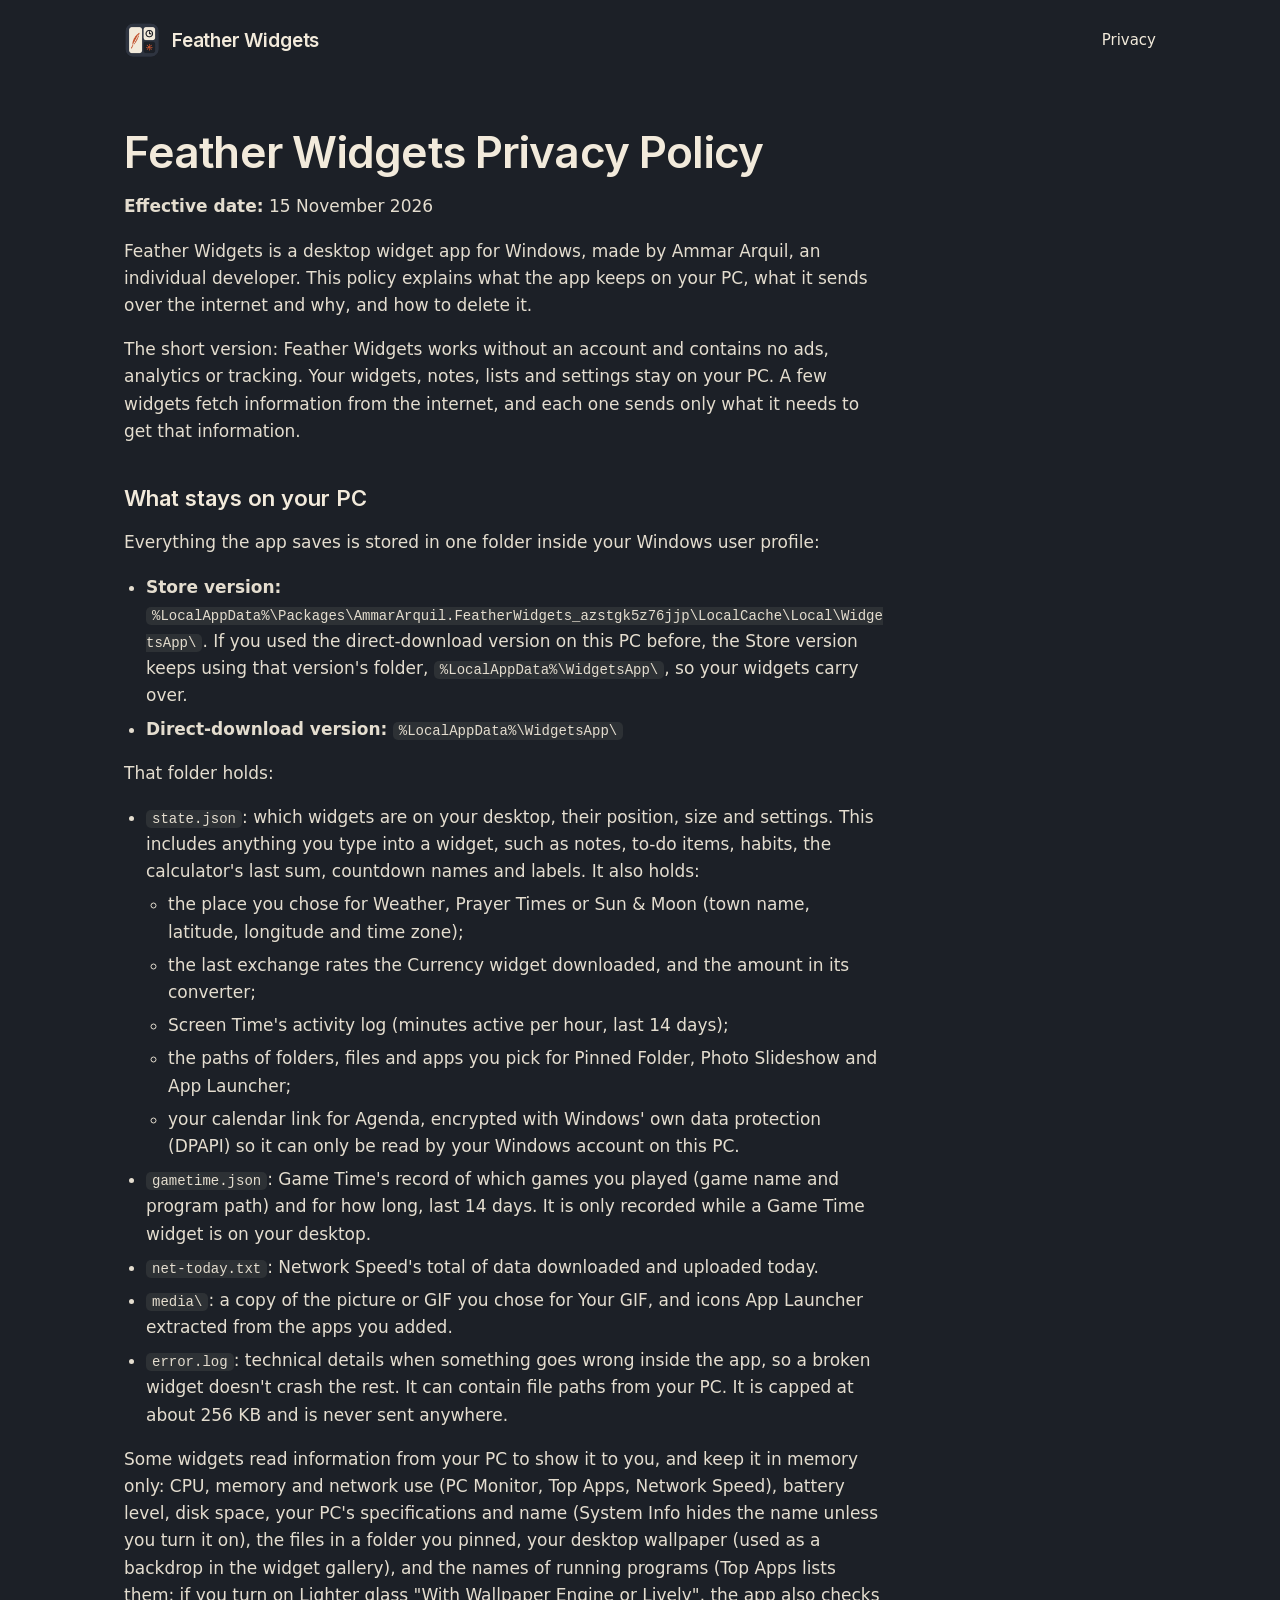
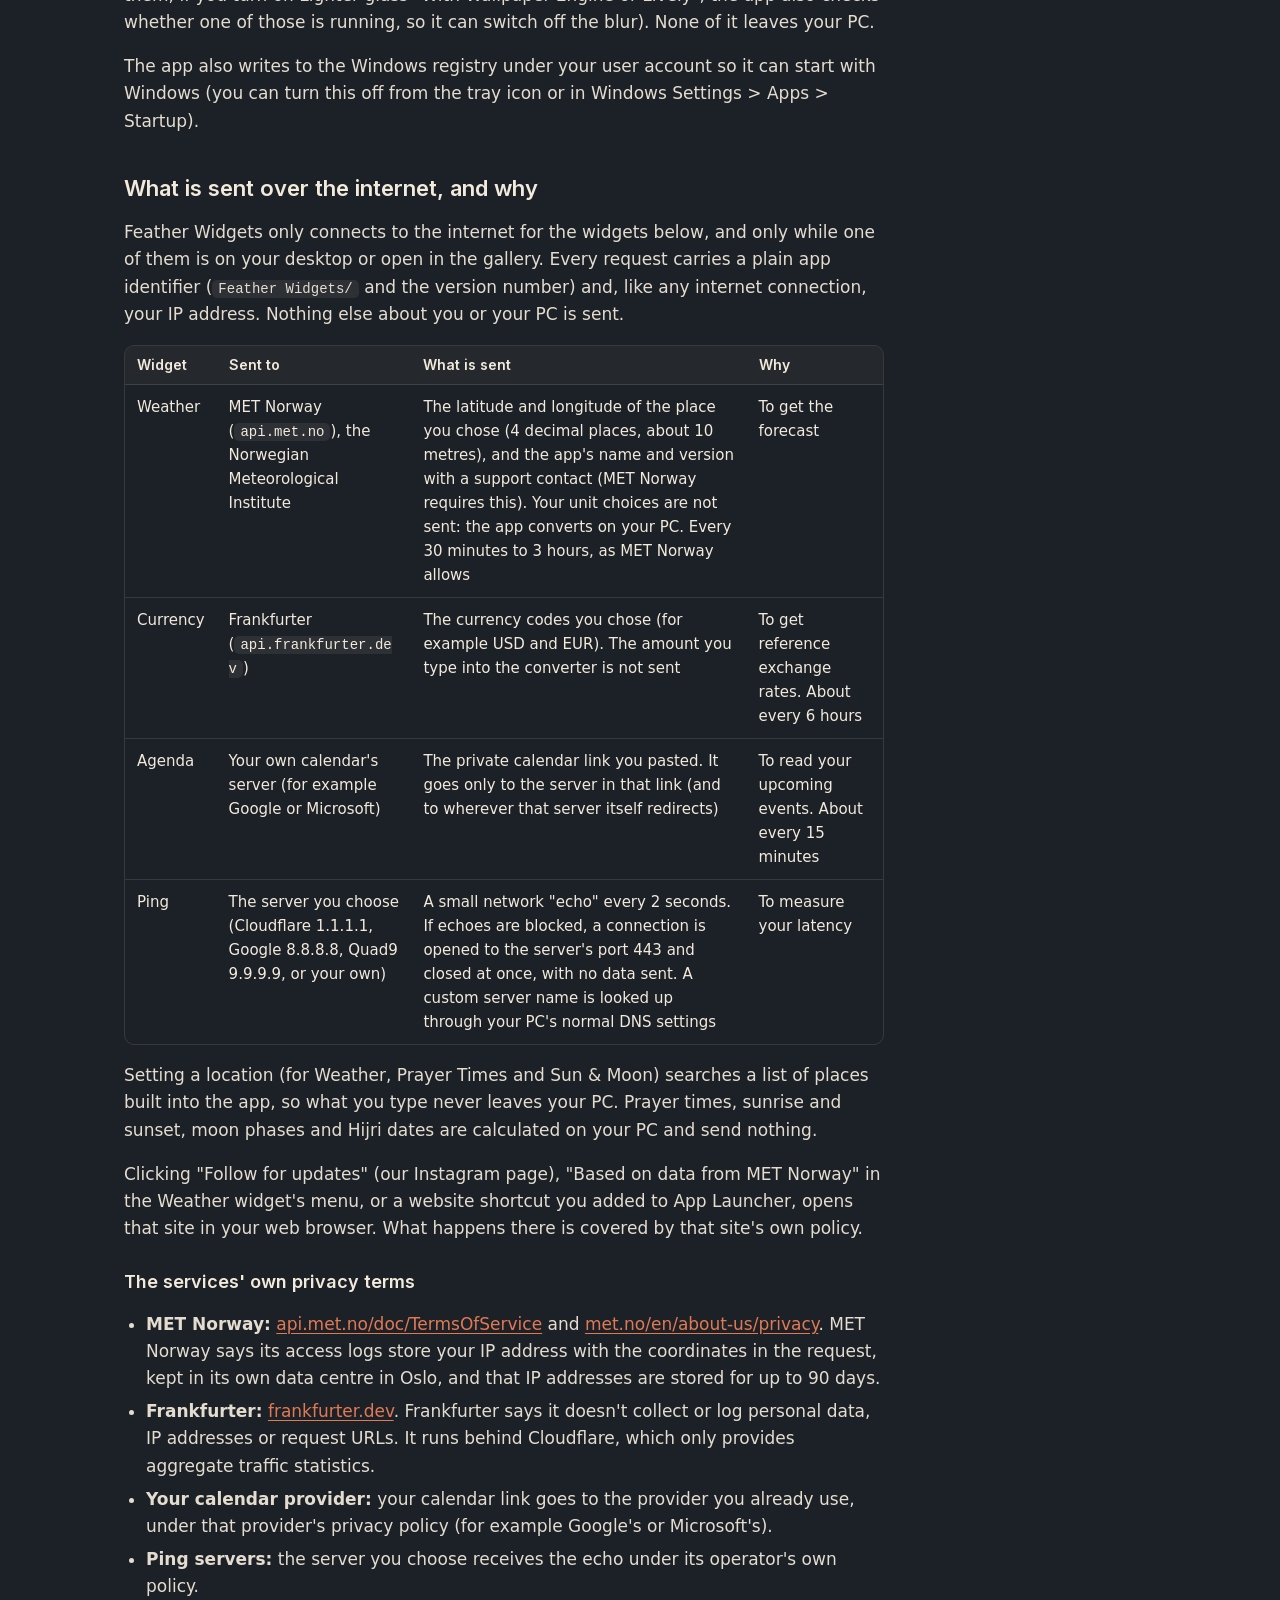
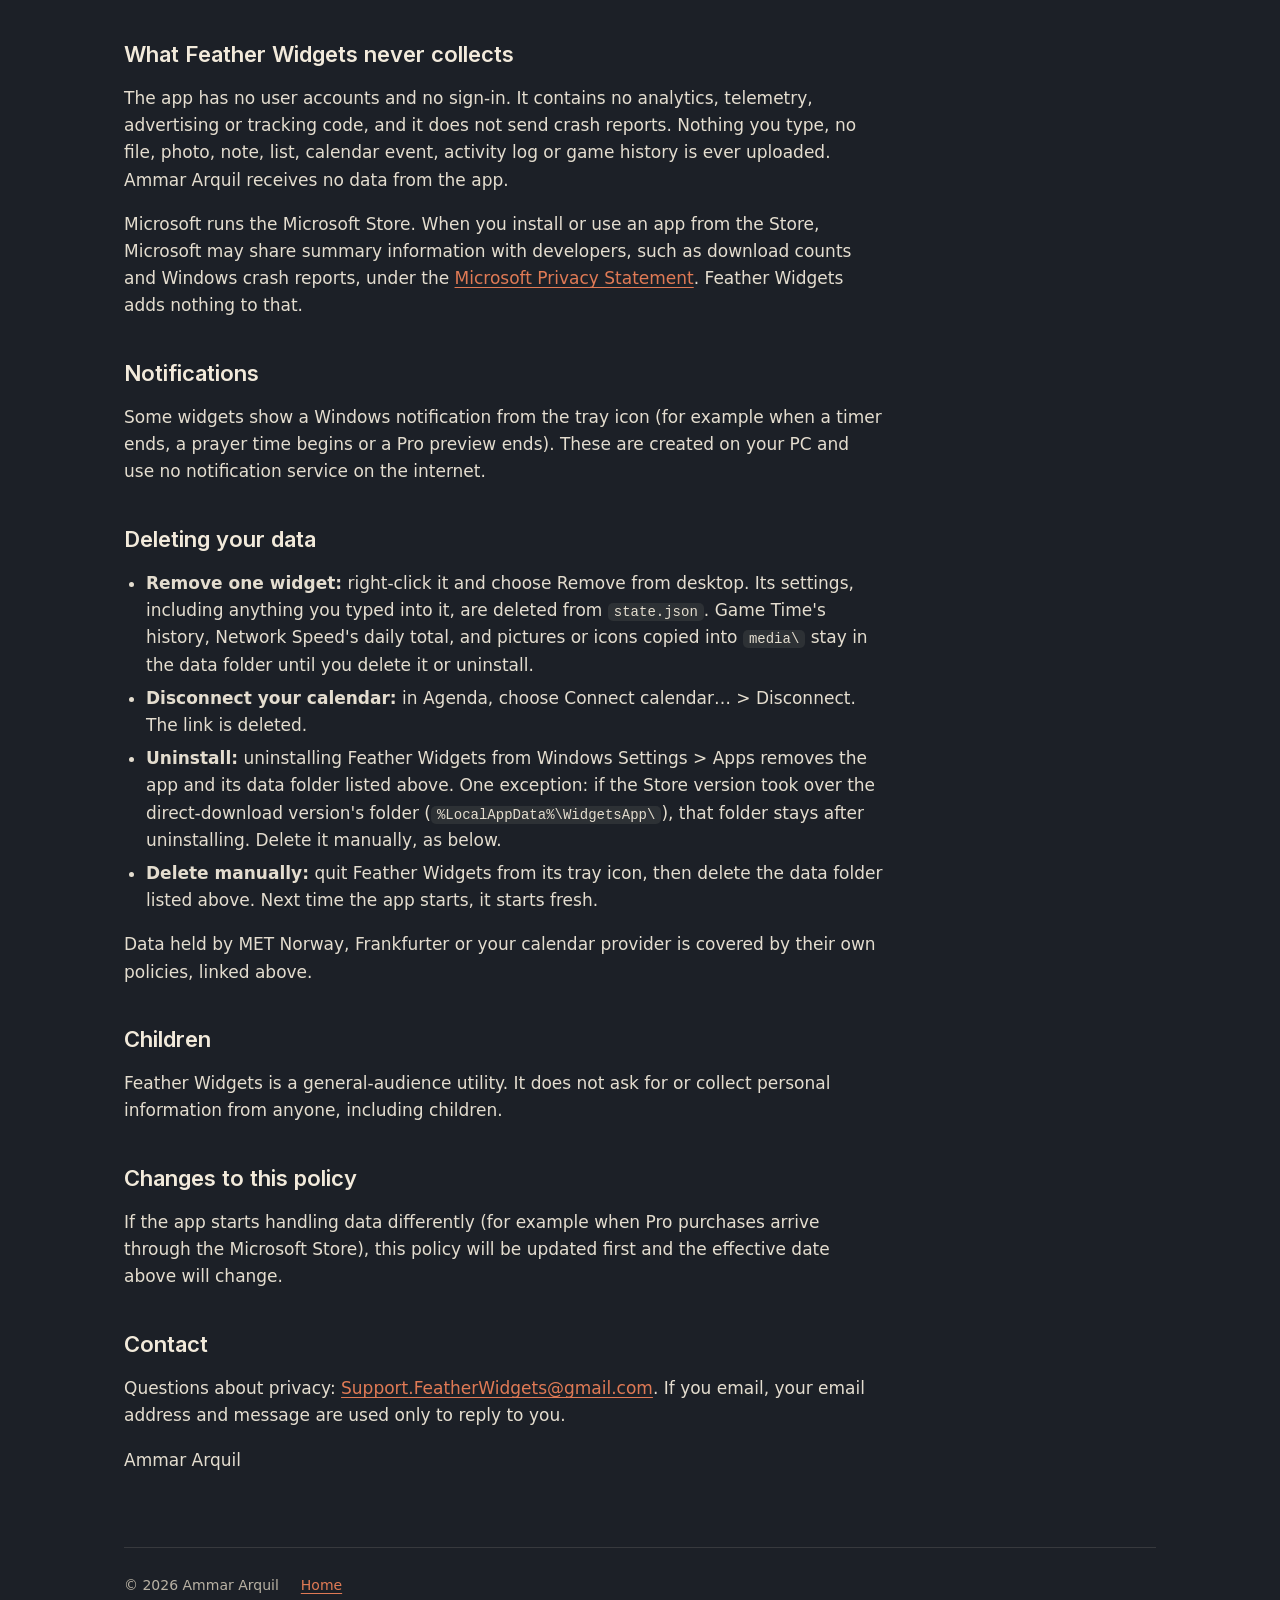
==== privacy/index.html @ 7f065d88 "Privacy policy: Store version can reuse the direct-download data folder, which stays after uninstall" ====
<!doctype html>
<html lang="en">
<head>
<meta charset="utf-8">
<meta name="viewport" content="width=device-width, initial-scale=1">
<title>Privacy policy · Feather Widgets</title>
<meta name="description" content="What Feather Widgets keeps on your PC, what it sends over the internet and why.">
<link rel="icon" href="../assets/favicon-48.png">
<link rel="stylesheet" href="../assets/site.css">
</head>
<body>
<div class="wrap">
  <header class="top">
    <img src="../assets/icon-256.png" alt="">
    <a class="name" href="../">Feather Widgets</a>
    <nav><a href="./" aria-current="page">Privacy</a></nav>
  </header>
  <main class="doc">
<h1>Feather Widgets Privacy Policy</h1>
<p><strong>Effective date:</strong> 15 November 2026</p>
<p>Feather Widgets is a desktop widget app for Windows, made by Ammar Arquil, an individual developer. This policy explains what the app keeps on your PC, what it sends over the internet and why, and how to delete it.</p>
<p>The short version: Feather Widgets works without an account and contains no ads, analytics or tracking. Your widgets, notes, lists and settings stay on your PC. A few widgets fetch information from the internet, and each one sends only what it needs to get that information.</p>
<h2>What stays on your PC</h2>
<p>Everything the app saves is stored in one folder inside your Windows user profile:</p>
<ul><li><strong>Store version:</strong> <code>%LocalAppData%\Packages\AmmarArquil.FeatherWidgets_azstgk5z76jjp\LocalCache\Local\WidgetsApp\</code>. If you used the direct-download version on this PC before, the Store version keeps using that version's folder, <code>%LocalAppData%\WidgetsApp\</code>, so your widgets carry over.</li><li><strong>Direct-download version:</strong> <code>%LocalAppData%\WidgetsApp\</code></li></ul>
<p>That folder holds:</p>
<ul><li><strong><code>state.json</code></strong>: which widgets are on your desktop, their position, size and settings. This includes anything you type into a widget, such as notes, to-do items, habits, the calculator's last sum, countdown names and labels. It also holds:<ul><li>the place you chose for Weather, Prayer Times or Sun &amp; Moon (town name, latitude, longitude and time zone);</li><li>the last exchange rates the Currency widget downloaded, and the amount in its converter;</li><li>Screen Time's activity log (minutes active per hour, last 14 days);</li><li>the paths of folders, files and apps you pick for Pinned Folder, Photo Slideshow and App Launcher;</li><li>your calendar link for Agenda, encrypted with Windows' own data protection (DPAPI) so it can only be read by your Windows account on this PC.</li></ul></li><li><strong><code>gametime.json</code></strong>: Game Time's record of which games you played (game name and program path) and for how long, last 14 days. It is only recorded while a Game Time widget is on your desktop.</li><li><strong><code>net-today.txt</code></strong>: Network Speed's total of data downloaded and uploaded today.</li><li><strong><code>media\</code></strong>: a copy of the picture or GIF you chose for Your GIF, and icons App Launcher extracted from the apps you added.</li><li><strong><code>error.log</code></strong>: technical details when something goes wrong inside the app, so a broken widget doesn't crash the rest. It can contain file paths from your PC. It is capped at about 256 KB and is never sent anywhere.</li></ul>
<p>Some widgets read information from your PC to show it to you, and keep it in memory only: CPU, memory and network use (PC Monitor, Top Apps, Network Speed), battery level, disk space, your PC's specifications and name (System Info hides the name unless you turn it on), the files in a folder you pinned, your desktop wallpaper (used as a backdrop in the widget gallery), and the names of running programs (Top Apps lists them; if you turn on Lighter glass "With Wallpaper Engine or Lively", the app also checks whether one of those is running, so it can switch off the blur). None of it leaves your PC.</p>
<p>The app also writes to the Windows registry under your user account so it can start with Windows (you can turn this off from the tray icon or in Windows Settings &gt; Apps &gt; Startup).</p>
<h2>What is sent over the internet, and why</h2>
<p>Feather Widgets only connects to the internet for the widgets below, and only while one of them is on your desktop or open in the gallery. Every request carries a plain app identifier (<code>Feather Widgets/</code> and the version number) and, like any internet connection, your IP address. Nothing else about you or your PC is sent.</p>
<div class="table"><table><thead><tr><th>Widget</th><th>Sent to</th><th>What is sent</th><th>Why</th></tr></thead><tbody><tr><td>Weather</td><td>MET Norway (<code>api.met.no</code>), the Norwegian Meteorological Institute</td><td>The latitude and longitude of the place you chose (4 decimal places, about 10 metres), and the app's name and version with a support contact (MET Norway requires this). Your unit choices are not sent: the app converts on your PC. Every 30 minutes to 3 hours, as MET Norway allows</td><td>To get the forecast</td></tr><tr><td>Currency</td><td>Frankfurter (<code>api.frankfurter.dev</code>)</td><td>The currency codes you chose (for example USD and EUR). The amount you type into the converter is not sent</td><td>To get reference exchange rates. About every 6 hours</td></tr><tr><td>Agenda</td><td>Your own calendar's server (for example Google or Microsoft)</td><td>The private calendar link you pasted. It goes only to the server in that link (and to wherever that server itself redirects)</td><td>To read your upcoming events. About every 15 minutes</td></tr><tr><td>Ping</td><td>The server you choose (Cloudflare 1.1.1.1, Google 8.8.8.8, Quad9 9.9.9.9, or your own)</td><td>A small network "echo" every 2 seconds. If echoes are blocked, a connection is opened to the server's port 443 and closed at once, with no data sent. A custom server name is looked up through your PC's normal DNS settings</td><td>To measure your latency</td></tr></tbody></table></div>
<p>Setting a location (for Weather, Prayer Times and Sun &amp; Moon) searches a list of places built into the app, so what you type never leaves your PC. Prayer times, sunrise and sunset, moon phases and Hijri dates are calculated on your PC and send nothing.</p>
<p>Clicking "Follow for updates" (our Instagram page), "Based on data from MET Norway" in the Weather widget's menu, or a website shortcut you added to App Launcher, opens that site in your web browser. What happens there is covered by that site's own policy.</p>
<h3>The services' own privacy terms</h3>
<ul><li><strong>MET Norway:</strong> <a href="https://api.met.no/doc/TermsOfService">api.met.no/doc/TermsOfService</a> and <a href="https://www.met.no/en/about-us/privacy">met.no/en/about-us/privacy</a>. MET Norway says its access logs store your IP address with the coordinates in the request, kept in its own data centre in Oslo, and that IP addresses are stored for up to 90 days.</li><li><strong>Frankfurter:</strong> <a href="https://frankfurter.dev">frankfurter.dev</a>. Frankfurter says it doesn't collect or log personal data, IP addresses or request URLs. It runs behind Cloudflare, which only provides aggregate traffic statistics.</li><li><strong>Your calendar provider:</strong> your calendar link goes to the provider you already use, under that provider's privacy policy (for example Google's or Microsoft's).</li><li><strong>Ping servers:</strong> the server you choose receives the echo under its operator's own policy.</li></ul>
<h2>What Feather Widgets never collects</h2>
<p>The app has no user accounts and no sign-in. It contains no analytics, telemetry, advertising or tracking code, and it does not send crash reports. Nothing you type, no file, photo, note, list, calendar event, activity log or game history is ever uploaded. Ammar Arquil receives no data from the app.</p>
<p>Microsoft runs the Microsoft Store. When you install or use an app from the Store, Microsoft may share summary information with developers, such as download counts and Windows crash reports, under the <a href="https://privacy.microsoft.com/privacystatement">Microsoft Privacy Statement</a>. Feather Widgets adds nothing to that.</p>
<h2>Notifications</h2>
<p>Some widgets show a Windows notification from the tray icon (for example when a timer ends, a prayer time begins or a Pro preview ends). These are created on your PC and use no notification service on the internet.</p>
<h2>Deleting your data</h2>
<ul><li><strong>Remove one widget:</strong> right-click it and choose Remove from desktop. Its settings, including anything you typed into it, are deleted from <code>state.json</code>. Game Time's history, Network Speed's daily total, and pictures or icons copied into <code>media\</code> stay in the data folder until you delete it or uninstall.</li><li><strong>Disconnect your calendar:</strong> in Agenda, choose Connect calendar… &gt; Disconnect. The link is deleted.</li><li><strong>Uninstall:</strong> uninstalling Feather Widgets from Windows Settings &gt; Apps removes the app and its data folder listed above. One exception: if the Store version took over the direct-download version's folder (<code>%LocalAppData%\WidgetsApp\</code>), that folder stays after uninstalling. Delete it manually, as below.</li><li><strong>Delete manually:</strong> quit Feather Widgets from its tray icon, then delete the data folder listed above. Next time the app starts, it starts fresh.</li></ul>
<p>Data held by MET Norway, Frankfurter or your calendar provider is covered by their own policies, linked above.</p>
<h2>Children</h2>
<p>Feather Widgets is a general-audience utility. It does not ask for or collect personal information from anyone, including children.</p>
<h2>Changes to this policy</h2>
<p>If the app starts handling data differently (for example when Pro purchases arrive through the Microsoft Store), this policy will be updated first and the effective date above will change.</p>
<h2>Contact</h2>
<p>Questions about privacy: <a href="mailto:Support.FeatherWidgets@gmail.com">Support.FeatherWidgets@gmail.com</a>. If you email, your email address and message are used only to reply to you.</p>
<p>Ammar Arquil</p>
  </main>
  <footer><div class="row"><span>© 2026 Ammar Arquil</span><a href="../">Home</a></div></footer>
</div>
</body>
</html>
---- assets/site.css ----
/* Feather Widgets site: the app icon's palette (slate, cream, terracotta). No trackers, no external requests. */
@font-face { font-family: "Inter"; src: url("Inter-SemiBold.ttf") format("truetype"); font-weight: 600; font-display: swap; }
:root {
  --slate: #2E3440; --slate-deep: #1C2027; --ink: #F2EADB; --muted: #B9B2A4; --terra: #C4532F; --terra-soft: #E07A55;
  --line: rgba(242, 234, 219, 0.12); --card: rgba(242, 234, 219, 0.05);
  --body: "Segoe UI Variable Text", "Segoe UI", system-ui, -apple-system, sans-serif;
  --head: "Inter", "Segoe UI Variable Display", "Segoe UI", system-ui, sans-serif;
}
* { box-sizing: border-box; }
html { -webkit-text-size-adjust: 100%; }
body { margin: 0; background: var(--slate-deep); color: var(--ink); font: 17px/1.6 var(--body); }
a { color: var(--terra-soft); text-underline-offset: 3px; }
a:hover { color: #F3936F; }
a:focus-visible { outline: 2px solid var(--terra-soft); outline-offset: 3px; border-radius: 4px; }
.wrap { max-width: 1080px; margin: 0 auto; padding: 0 24px; }
header.top { display: flex; align-items: center; gap: 12px; padding: 22px 0; }
header.top img { width: 36px; height: 36px; }
header.top .name { font: 600 19px/1 var(--head); letter-spacing: -0.01em; color: var(--ink); text-decoration: none; }
header.top nav { margin-left: auto; display: flex; gap: 20px; font-size: 15px; }
header.top nav a { color: var(--muted); text-decoration: none; }
header.top nav a:hover, header.top nav a[aria-current] { color: var(--ink); }

.hero { padding: 56px 0 28px; display: grid; gap: 20px; }
.hero h1 { font: 600 clamp(38px, 6vw, 64px)/1.05 var(--head); letter-spacing: -0.025em; margin: 0; max-width: 14ch; }
.hero h1 em { font-style: normal; color: var(--terra-soft); }
.hero p.lede { font-size: clamp(17px, 2vw, 20px); color: var(--muted); max-width: 52ch; margin: 0; }
.status { display: inline-flex; align-items: center; gap: 10px; font-size: 15px; color: var(--ink); background: var(--card);
  border: 1px solid var(--line); border-radius: 999px; padding: 8px 16px; width: fit-content; }
.status::before { content: ""; width: 8px; height: 8px; border-radius: 50%; background: var(--terra); }
.shot { margin: 28px 0 8px; border-radius: 14px; overflow: hidden; border: 1px solid var(--line);
  box-shadow: 0 30px 80px -30px rgba(0, 0, 0, 0.7); }
.shot img { display: block; width: 100%; height: auto; }

.facts { display: grid; grid-template-columns: repeat(auto-fit, minmax(240px, 1fr)); gap: 14px; padding: 40px 0; }
.fact { background: var(--card); border: 1px solid var(--line); border-radius: 12px; padding: 20px 20px 18px; }
.fact h2 { font: 600 17px/1.3 var(--head); margin: 0 0 6px; }
.fact p { margin: 0; color: var(--muted); font-size: 15.5px; }
.note { color: var(--muted); font-size: 14px; max-width: 70ch; }

footer { border-top: 1px solid var(--line); margin-top: 48px; padding: 26px 0 40px; color: var(--muted); font-size: 14px; }
footer .row { display: flex; flex-wrap: wrap; gap: 8px 22px; }

/* the privacy policy */
.doc { max-width: 760px; padding: 24px 0 8px; }
.doc h1 { font: 600 clamp(32px, 5vw, 44px)/1.1 var(--head); letter-spacing: -0.02em; margin: 24px 0 10px; }
.doc h2 { font: 600 22px/1.25 var(--head); margin: 40px 0 10px; }
.doc h3 { font: 600 18px/1.3 var(--head); margin: 28px 0 8px; }
.doc p, .doc li { color: #E4DDCF; }
.doc code { font: 14px/1.4 "Cascadia Code", Consolas, monospace; background: rgba(242, 234, 219, 0.08); padding: 1px 6px; border-radius: 5px; word-break: break-word; }
.doc ul { padding-left: 22px; }
.doc li { margin: 6px 0; }
.table { overflow-x: auto; margin: 14px 0; border: 1px solid var(--line); border-radius: 10px; }
.doc table { border-collapse: collapse; width: 100%; font-size: 15px; min-width: 640px; }
.doc th, .doc td { text-align: left; vertical-align: top; padding: 10px 12px; border-bottom: 1px solid var(--line); }
.doc th { font: 600 14px/1.3 var(--head); color: var(--ink); background: rgba(242, 234, 219, 0.04); }
.doc tr:last-child td { border-bottom: 0; }

@media (max-width: 600px) {
  body { font-size: 16px; }
  .wrap { padding: 0 16px; }
  header.top nav { gap: 14px; }
  .hero { padding-top: 28px; }
}
@media (prefers-reduced-motion: reduce) { * { animation: none !important; transition: none !important; } }
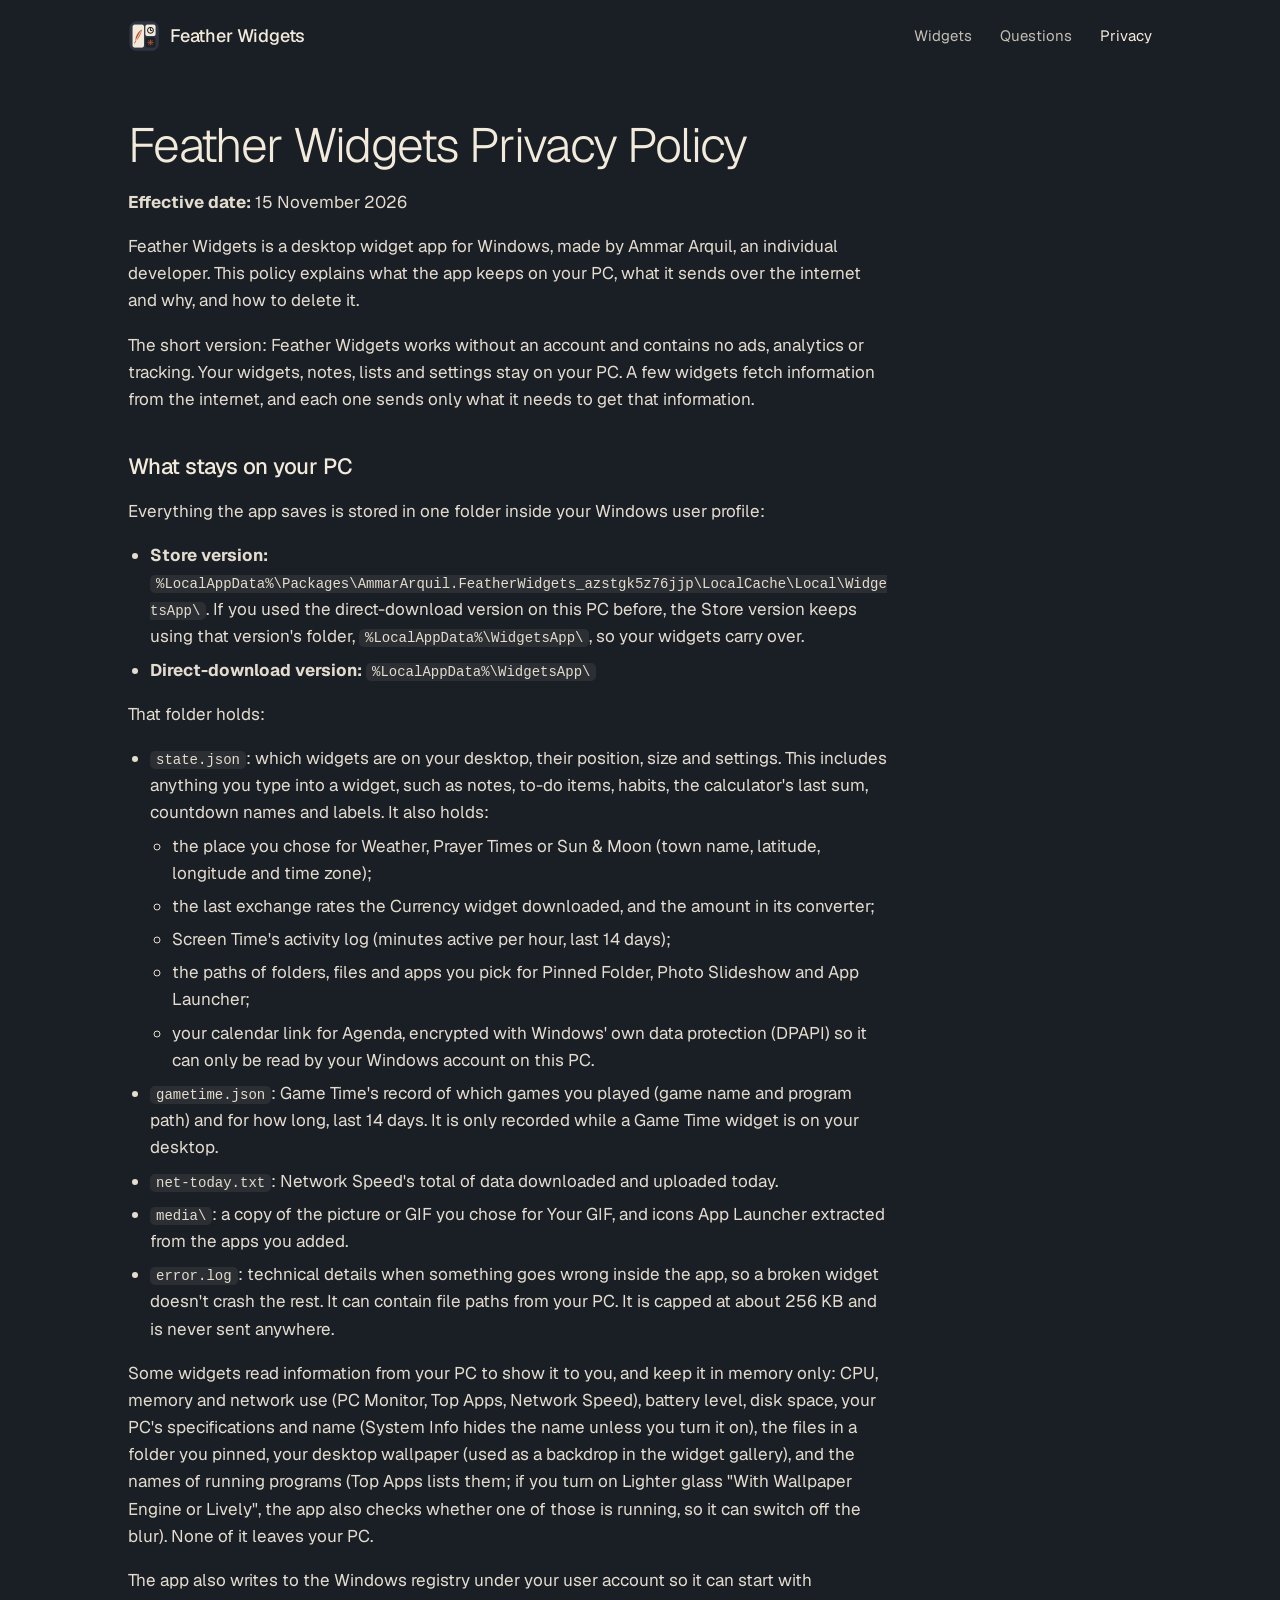
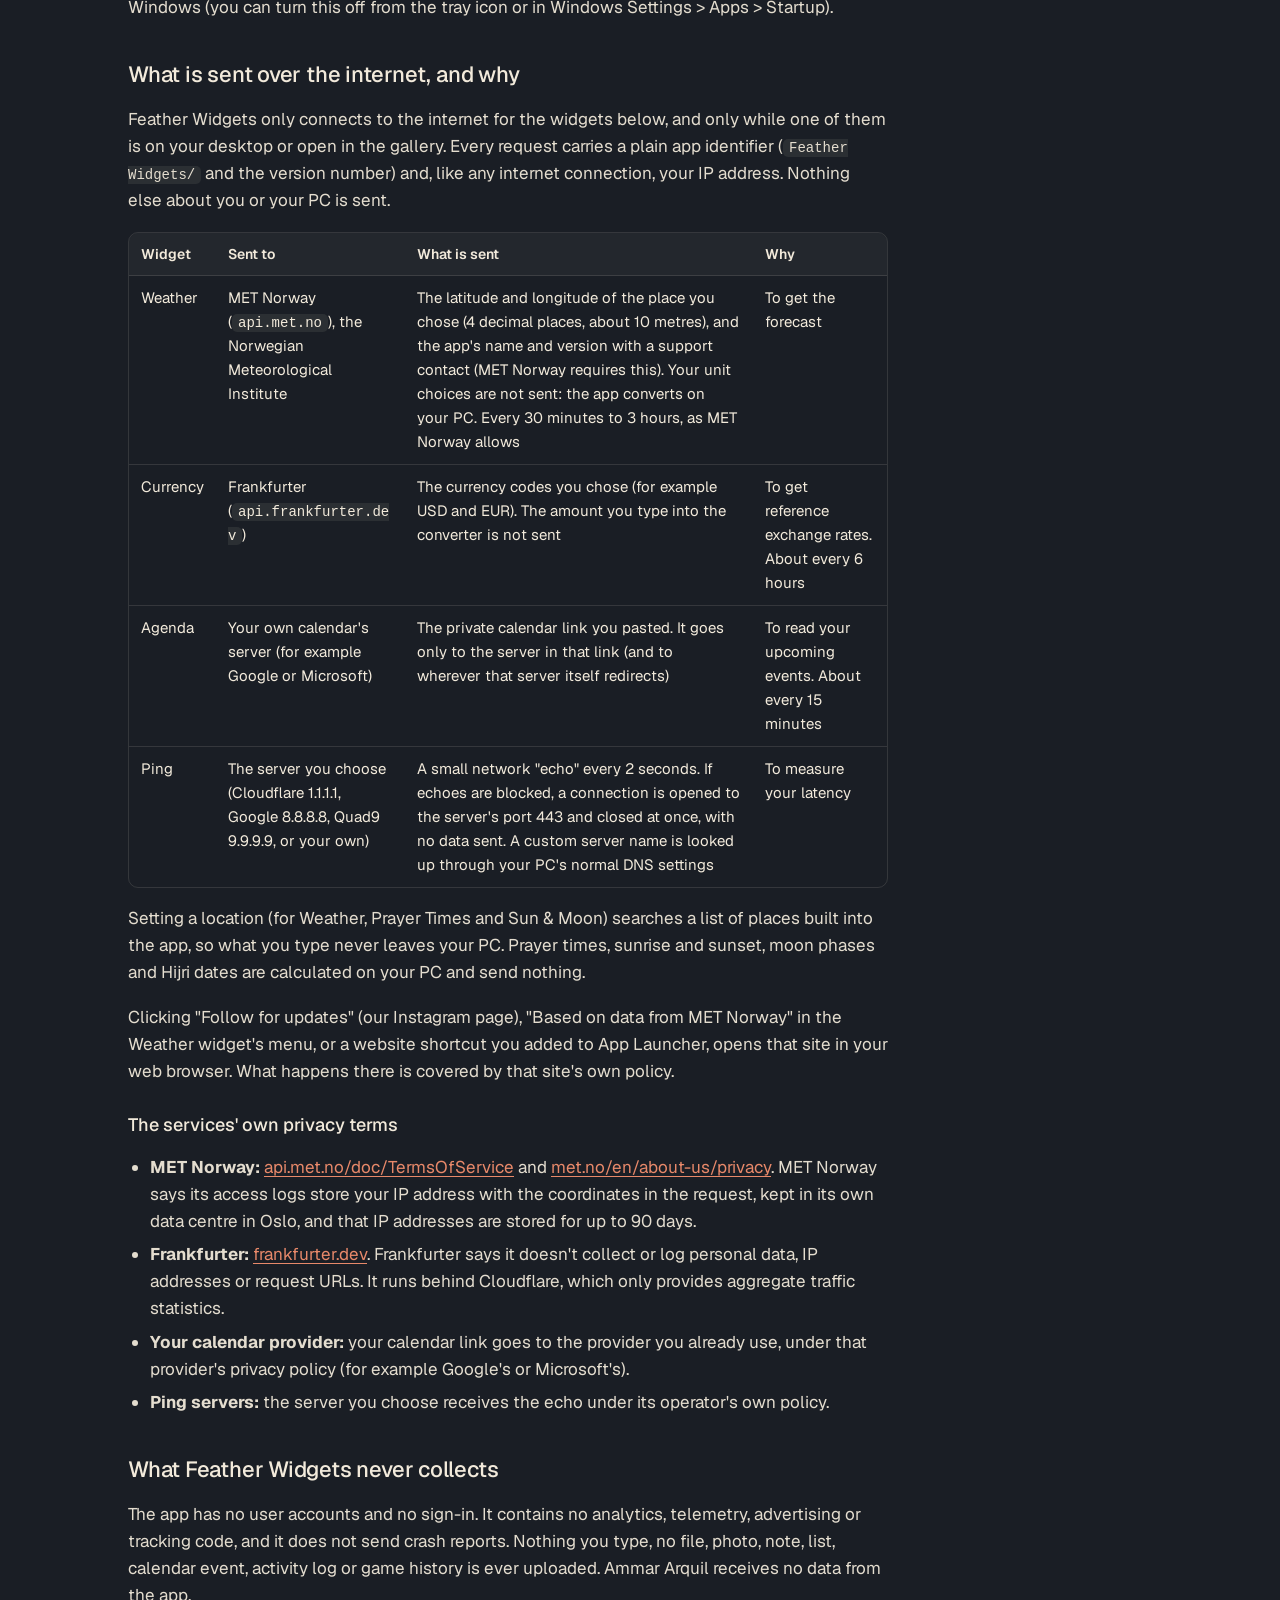
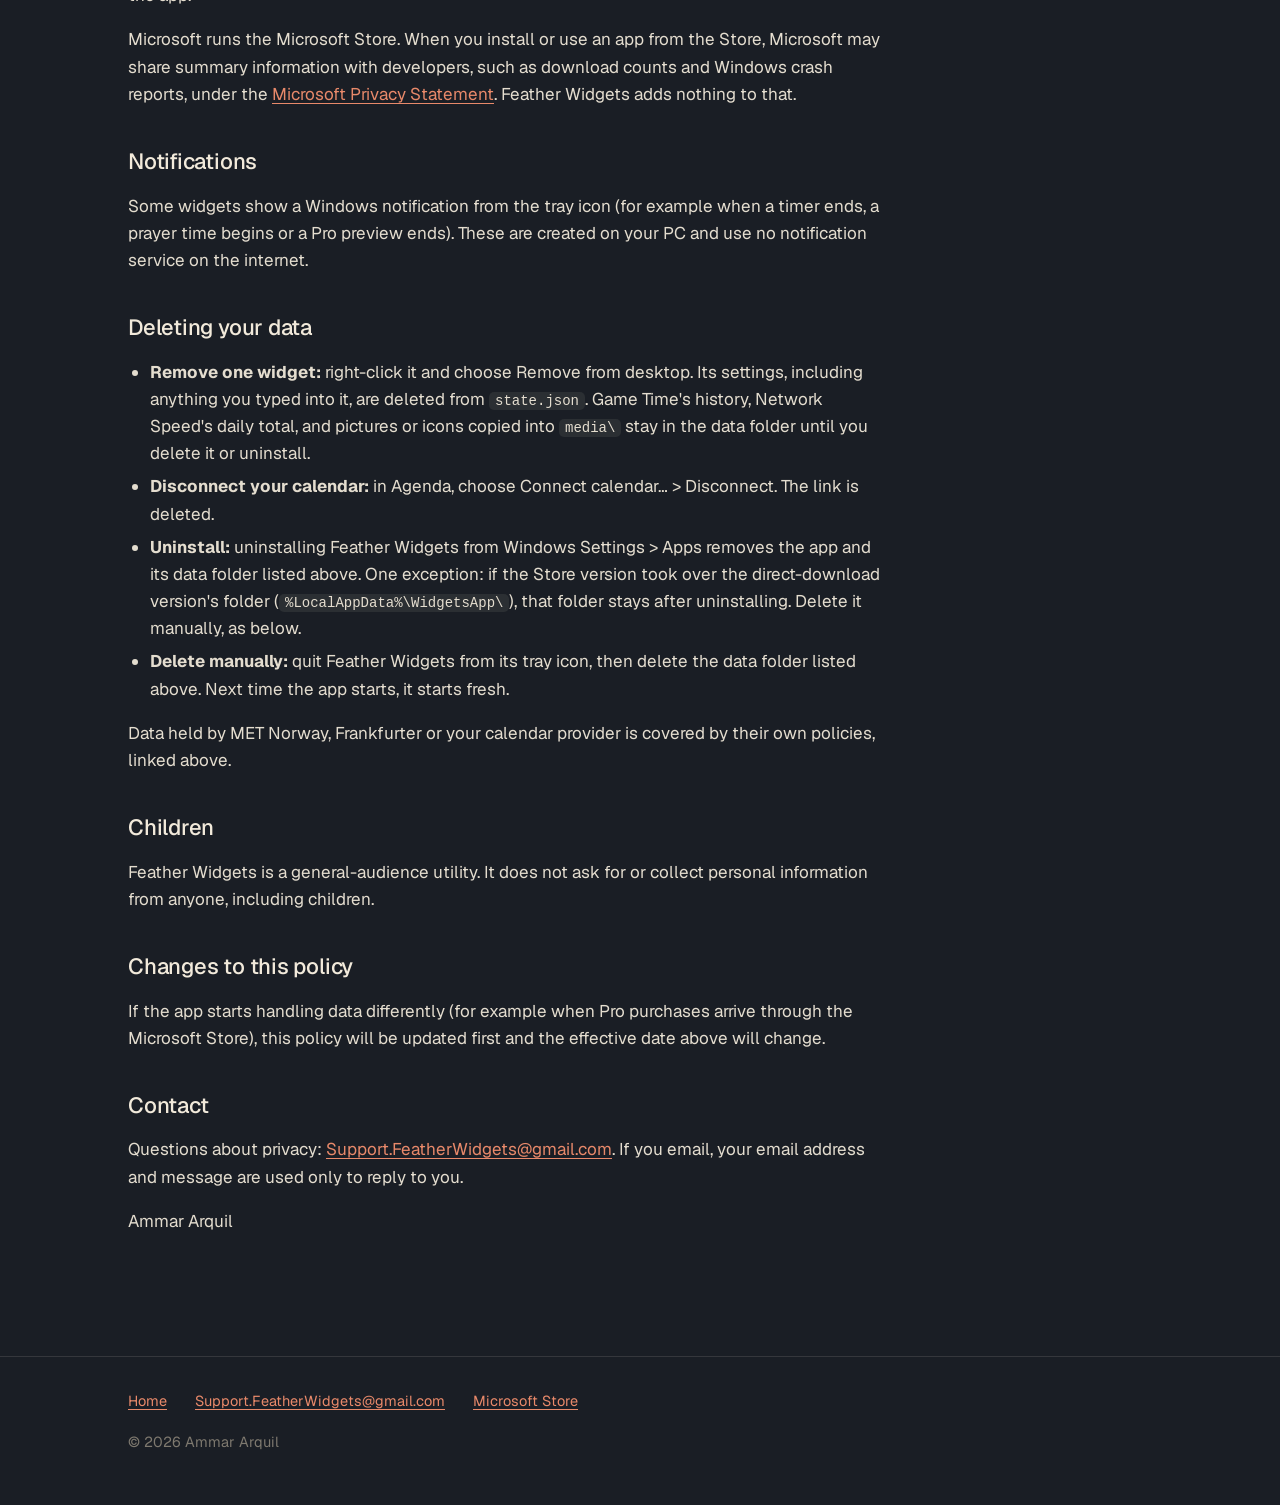
==== commit 14a9c691: "New home page: live glass-desktop hero, widget tour, performance, prayer times, FAQ; robots.txt, sit" ====
--- a/privacy/index.html
+++ b/privacy/index.html
@@ -6,15 +6,19 @@
 <title>Privacy policy · Feather Widgets</title>
 <meta name="description" content="What Feather Widgets keeps on your PC, what it sends over the internet and why.">
 <link rel="icon" href="../assets/favicon-48.png">
+<link rel="canonical" href="https://ammartheawesome.github.io/feather-widgets/privacy/">
+<meta name="theme-color" content="#1A1E25">
+<link rel="preload" href="../assets/geist.woff2" as="font" type="font/woff2" crossorigin>
 <link rel="stylesheet" href="../assets/site.css">
 </head>
-<body>
+<body class="page">
+<header class="bar">
+  <div class="wrap">
+    <a class="home" href="../"><img src="../assets/icon-256.png" alt="" width="32" height="32">Feather Widgets</a>
+    <nav aria-label="Main"><a href="../#widgets">Widgets</a><a href="../#faq">Questions</a><a href="./" aria-current="page">Privacy</a></nav>
+  </div>
+</header>
 <div class="wrap">
-  <header class="top">
-    <img src="../assets/icon-256.png" alt="">
-    <a class="name" href="../">Feather Widgets</a>
-    <nav><a href="./" aria-current="page">Privacy</a></nav>
-  </header>
   <main class="doc">
 <h1>Feather Widgets Privacy Policy</h1>
 <p><strong>Effective date:</strong> 15 November 2026</p>
@@ -50,7 +54,7 @@
 <p>Questions about privacy: <a href="mailto:Support.FeatherWidgets@gmail.com">Support.FeatherWidgets@gmail.com</a>. If you email, your email address and message are used only to reply to you.</p>
 <p>Ammar Arquil</p>
   </main>
-  <footer><div class="row"><span>© 2026 Ammar Arquil</span><a href="../">Home</a></div></footer>
 </div>
+<footer class="foot"><div class="wrap"><div class="cols"><a href="../">Home</a><a href="mailto:Support.FeatherWidgets@gmail.com">Support.FeatherWidgets@gmail.com</a><a href="https://apps.microsoft.com/detail/9N2967DGNJJS">Microsoft Store</a></div><p>© 2026 Ammar Arquil</p></div></footer>
 </body>
 </html>
--- a/assets/site.css
+++ b/assets/site.css
@@ -1,50 +1,213 @@
-/* Feather Widgets site: the app icon's palette (slate, cream, terracotta). No trackers, no external requests. */
-@font-face { font-family: "Inter"; src: url("Inter-SemiBold.ttf") format("truetype"); font-weight: 600; font-display: swap; }
+/* Feather Widgets site. Palette from the app icon (slate tile, cream feather, terracotta sun); type is Geist, the
+   font the app itself ships. No trackers and no external requests: every file is served from this site. */
+@font-face { font-family: "Geist"; src: url("geist.woff2") format("woff2"); font-weight: 100 900; font-display: swap; }
 :root {
-  --slate: #2E3440; --slate-deep: #1C2027; --ink: #F2EADB; --muted: #B9B2A4; --terra: #C4532F; --terra-soft: #E07A55;
-  --line: rgba(242, 234, 219, 0.12); --card: rgba(242, 234, 219, 0.05);
-  --body: "Segoe UI Variable Text", "Segoe UI", system-ui, -apple-system, sans-serif;
-  --head: "Inter", "Segoe UI Variable Display", "Segoe UI", system-ui, sans-serif;
+  --slate: #2E3440; --deep: #1A1E25; --raise: #232832; --ink: #F2EADB; --muted: #ADA799; --faint: #7E796F;
+  --link: #E8896A; --link-hi: #F3A285; --line: rgba(242, 234, 219, 0.12);
+  --font: "Geist", "Segoe UI Variable Text", "Segoe UI", system-ui, -apple-system, sans-serif;
+  --gutter: clamp(16px, 4vw, 48px); --max: 1120px;
+  --ease: cubic-bezier(.22, 1, .36, 1);
 }
 * { box-sizing: border-box; }
-html { -webkit-text-size-adjust: 100%; }
-body { margin: 0; background: var(--slate-deep); color: var(--ink); font: 17px/1.6 var(--body); }
-a { color: var(--terra-soft); text-underline-offset: 3px; }
-a:hover { color: #F3936F; }
-a:focus-visible { outline: 2px solid var(--terra-soft); outline-offset: 3px; border-radius: 4px; }
-.wrap { max-width: 1080px; margin: 0 auto; padding: 0 24px; }
-header.top { display: flex; align-items: center; gap: 12px; padding: 22px 0; }
-header.top img { width: 36px; height: 36px; }
-header.top .name { font: 600 19px/1 var(--head); letter-spacing: -0.01em; color: var(--ink); text-decoration: none; }
-header.top nav { margin-left: auto; display: flex; gap: 20px; font-size: 15px; }
-header.top nav a { color: var(--muted); text-decoration: none; }
-header.top nav a:hover, header.top nav a[aria-current] { color: var(--ink); }
-
-.hero { padding: 56px 0 28px; display: grid; gap: 20px; }
-.hero h1 { font: 600 clamp(38px, 6vw, 64px)/1.05 var(--head); letter-spacing: -0.025em; margin: 0; max-width: 14ch; }
-.hero h1 em { font-style: normal; color: var(--terra-soft); }
-.hero p.lede { font-size: clamp(17px, 2vw, 20px); color: var(--muted); max-width: 52ch; margin: 0; }
-.status { display: inline-flex; align-items: center; gap: 10px; font-size: 15px; color: var(--ink); background: var(--card);
-  border: 1px solid var(--line); border-radius: 999px; padding: 8px 16px; width: fit-content; }
-.status::before { content: ""; width: 8px; height: 8px; border-radius: 50%; background: var(--terra); }
-.shot { margin: 28px 0 8px; border-radius: 14px; overflow: hidden; border: 1px solid var(--line);
-  box-shadow: 0 30px 80px -30px rgba(0, 0, 0, 0.7); }
-.shot img { display: block; width: 100%; height: auto; }
-
-.facts { display: grid; grid-template-columns: repeat(auto-fit, minmax(240px, 1fr)); gap: 14px; padding: 40px 0; }
-.fact { background: var(--card); border: 1px solid var(--line); border-radius: 12px; padding: 20px 20px 18px; }
-.fact h2 { font: 600 17px/1.3 var(--head); margin: 0 0 6px; }
-.fact p { margin: 0; color: var(--muted); font-size: 15.5px; }
-.note { color: var(--muted); font-size: 14px; max-width: 70ch; }
-
-footer { border-top: 1px solid var(--line); margin-top: 48px; padding: 26px 0 40px; color: var(--muted); font-size: 14px; }
-footer .row { display: flex; flex-wrap: wrap; gap: 8px 22px; }
+html { -webkit-text-size-adjust: 100%; background: var(--deep); }
+body { margin: 0; background: var(--deep); color: var(--ink); font: 400 17px/1.6 var(--font); font-feature-settings: "ss01" 0; }
+img { max-width: 100%; height: auto; }
+a { color: var(--link); text-underline-offset: 3px; text-decoration-thickness: 1px; }
+a:hover { color: var(--link-hi); }
+:focus-visible { outline: 2px solid var(--link); outline-offset: 3px; border-radius: 6px; }
+.skip { position: absolute; left: 12px; top: -60px; z-index: 50; background: var(--ink); color: var(--deep); padding: 8px 14px; border-radius: 6px; }
+.skip:focus { top: 12px; }
+.wrap { max-width: var(--max); margin: 0 auto; padding: 0 var(--gutter); }
+
+/* top bar: sits over the hero wallpaper, plain on other pages */
+.bar { position: absolute; inset: 0 0 auto 0; z-index: 20; }
+.bar .wrap { display: flex; align-items: center; gap: 12px; height: 72px; }
+.bar .home { display: flex; align-items: center; gap: 10px; color: inherit; text-decoration: none; font-weight: 500; font-size: 18px; letter-spacing: -0.01em; }
+.bar .home img { width: 32px; height: 32px; }
+.bar nav { margin-left: auto; display: flex; gap: clamp(14px, 2.4vw, 28px); font-size: 15px; }
+.bar nav a { color: inherit; opacity: .78; text-decoration: none; }
+.bar nav a:hover, .bar nav a[aria-current] { opacity: 1; }
+.page .bar { position: static; color: var(--ink); }
+
+/* ---------------- hero: a desktop with live glass widgets ---------------- */
+.desk { position: relative; overflow: hidden; color: #fff; isolation: isolate;
+  min-height: 640px; height: min(100svh, 940px); --glass: rgba(255, 255, 255, .10); --edge: rgba(255, 255, 255, .17);
+  --text: #FFFFFF; --soft: rgba(255, 255, 255, .72); --dim: rgba(255, 255, 255, .5); --track: rgba(255, 255, 255, .18); }
+.desk.light { color: #1B1F27; --glass: rgba(255, 255, 255, .34); --edge: rgba(255, 255, 255, .55);
+  --text: #1B1F27; --soft: rgba(27, 31, 39, .72); --dim: rgba(27, 31, 39, .52); --track: rgba(27, 31, 39, .16); }
+.desk .bar { color: var(--text); }
+.walls, .walls svg { position: absolute; inset: 0; width: 100%; height: 100%; z-index: -1; }
+.walls svg { opacity: 0; }
+.walls svg.on { opacity: 1; }
+
+.w { position: absolute; background: var(--glass); border: 1px solid var(--edge); border-radius: 8px; color: var(--text);
+  -webkit-backdrop-filter: blur(28px) saturate(150%); backdrop-filter: blur(28px) saturate(150%);
+  box-shadow: 0 1px 0 rgba(255, 255, 255, .06) inset; touch-action: auto; }
+.w.grab { cursor: grab; }
+.w.dragging { cursor: grabbing; }
+.w.dragging, .w.dragging * { user-select: none; }
+@supports not ((backdrop-filter: blur(2px)) or (-webkit-backdrop-filter: blur(2px))) {
+  .desk .w { background: rgba(38, 42, 54, .82); } .desk.light .w { background: rgba(250, 250, 252, .86); }
+}
+@media (prefers-reduced-transparency: reduce) {
+  .desk .w { -webkit-backdrop-filter: none; backdrop-filter: none; background: rgba(38, 42, 54, .94); }
+  .desk.light .w { background: rgba(250, 250, 252, .96); }
+}
+
+/* the headline is a Label widget */
+.w-title { width: min(560px, 46vw); padding: 36px 40px 34px; }
+.w-title h1 { font-weight: 300; font-size: clamp(40px, 4.6vw, 68px); line-height: 1.02; letter-spacing: -0.04em; margin: 0 0 18px; }
+.w-title p { margin: 0 0 26px; color: var(--soft); font-size: 18px; line-height: 1.5; max-width: 40ch; }
+.get { display: flex; flex-wrap: wrap; align-items: center; gap: 12px 18px; }
+.badge { display: inline-block; line-height: 0; border-radius: 6px; transition: scale .1s var(--ease); }
+.badge img { width: 190px; height: auto; display: block; }
+.badge:active { scale: .97; }
+.get small { font-size: 14px; color: var(--soft); line-height: 1.4; }
+
+/* Glass Digital */
+.w-clock { width: 440px; height: 112px; display: grid; grid-template-columns: auto 1fr; align-items: center; padding: 0 26px 0 28px; }
+.w-clock .t { font-weight: 500; font-size: 64px; line-height: 1; letter-spacing: -0.04em; font-variant-numeric: tabular-nums; display: flex; align-items: flex-start; }
+.w-clock .t sup { font-size: 15px; font-weight: 500; letter-spacing: 0; margin: 6px 0 0 8px; color: var(--soft); }
+.w-clock .d { justify-self: end; text-align: right; }
+.w-clock .wd { font-size: 12px; font-weight: 500; letter-spacing: .22em; color: var(--soft); text-transform: uppercase; }
+.w-clock .md { font-size: 23px; font-weight: 600; letter-spacing: -0.01em; line-height: 1.25; }
+.w-clock .sec { display: flex; align-items: center; justify-content: flex-end; gap: 10px; margin-top: 8px; font-size: 13px; color: var(--soft); font-variant-numeric: tabular-nums; }
+.w-clock .sec i { display: block; width: 128px; height: 2px; background: var(--track); border-radius: 2px; overflow: hidden; }
+.w-clock .sec b { display: block; height: 100%; width: 0; background: var(--text); border-radius: 2px; }
+
+/* To-do */
+.w-todo { width: 212px; padding: 16px 16px 12px; }
+.w-head { display: flex; justify-content: space-between; align-items: baseline; font-size: 15px; font-weight: 600; margin-bottom: 8px; }
+.w-head span { font-size: 12px; font-weight: 400; color: var(--soft); }
+.w-todo ul { list-style: none; margin: 0; padding: 0; }
+.w-todo li { margin: 0; }
+.w-todo label { display: flex; gap: 9px; align-items: flex-start; padding: 5px 0; font-size: 14px; line-height: 1.35; cursor: pointer; }
+.w-todo input { appearance: none; -webkit-appearance: none; flex: none; width: 16px; height: 16px; margin: 1px 0 0; border: 1.5px solid var(--soft);
+  border-radius: 50%; display: grid; place-items: center; cursor: pointer; transition: background-color .15s, border-color .15s; }
+.w-todo input:checked { background: var(--text); border-color: var(--text); }
+.w-todo input:checked::after { content: ""; width: 7px; height: 4px; border: solid var(--deep); border-width: 0 0 1.6px 1.6px; rotate: -45deg; translate: 0 -1px; }
+.desk.light .w-todo input:checked::after { border-color: #fff; }
+.w-todo input:checked + span { color: var(--dim); text-decoration: line-through; }
+
+/* Day Progress */
+.w-prog { width: 212px; padding: 16px 16px 14px; }
+.w-prog .row { display: grid; grid-template-columns: 44px 1fr 46px; align-items: center; gap: 8px; font-size: 12px; color: var(--soft); padding: 6px 0; }
+.w-prog .row i { height: 3px; background: var(--track); border-radius: 3px; overflow: hidden; }
+.w-prog .row b { display: block; height: 100%; background: var(--text); border-radius: 3px; }
+.w-prog .row em { font-style: normal; text-align: right; color: var(--text); font-variant-numeric: tabular-nums; }
+
+/* wallpaper picker */
+.w-walls { display: flex; align-items: center; gap: 10px; padding: 9px 12px 9px 16px; font-size: 13px; color: var(--soft); }
+.w-walls button { width: 26px; height: 26px; border-radius: 50%; border: 2px solid transparent; padding: 0; cursor: pointer;
+  background-clip: padding-box; box-shadow: 0 0 0 1px var(--edge); transition: scale .1s var(--ease); }
+.w-walls button:active { scale: .92; }
+.w-walls button[aria-pressed="true"] { border-color: var(--text); }
+.w-walls [data-wall="dusk"] { background: linear-gradient(#1E2A5A, #E59A7A 70%, #5A3F78 71%); }
+.w-walls [data-wall="dawn"] { background: linear-gradient(#BFD8EC, #F6E7D4 70%, #86A9A6 71%); }
+.w-walls [data-wall="ocean"] { background: linear-gradient(#0D3B4F, #2E7C8C 70%, #0B3E4D 71%); }
+.w-walls [data-wall="night"] { background: linear-gradient(#0B1022, #3A4A86 70%, #12162A 71%); }
+.w-walls [data-wall="mist"] { background: radial-gradient(circle at 30% 30%, #F3EEF7, #C7D6DE 70%); }
+
+/* small or short screens: the widgets stack instead of floating */
+@media (max-width: 999px), (max-height: 599px) {
+  .desk { height: auto; min-height: 0; padding: 88px var(--gutter) 40px; display: grid; gap: 14px; justify-items: start; }
+  .w { position: static; }
+  .w-title { width: 100%; max-width: 620px; padding: 28px 24px 26px; }
+  .w-title h1 { font-size: clamp(38px, 9.4vw, 60px); }
+  .w-title p { font-size: 17px; }
+  .w-clock { width: 100%; max-width: 440px; height: 96px; padding: 0 18px 0 20px; }
+  .w-clock .t { font-size: 52px; }
+  .w-clock .md { font-size: 19px; }
+  .w-clock .sec i { width: 88px; }
+  .pair { display: grid; grid-template-columns: 1fr 1fr; gap: 14px; width: 100%; max-width: 440px; }
+  .w-todo, .w-prog { width: auto; }
+}
+@media (min-width: 1000px) and (min-height: 600px) { .pair { display: contents; } }
+@media (max-width: 420px) {
+  .pair { grid-template-columns: 1fr; }
+  .w-clock .sec { display: none; }
+}
+
+/* ---------------- sections ---------------- */
+section.band { padding: clamp(64px, 9vw, 120px) 0 0; }
+.band h2 { font-weight: 300; font-size: clamp(32px, 4vw, 52px); line-height: 1.05; letter-spacing: -0.035em; margin: 0 0 16px; max-width: 18ch; }
+.band .intro { color: var(--muted); font-size: 19px; line-height: 1.55; max-width: 58ch; margin: 0 0 36px; }
+.band h3 { font-weight: 500; font-size: 19px; letter-spacing: -0.01em; margin: 0 0 6px; }
+
+/* screenshot viewer */
+.tabs { display: flex; gap: 6px; overflow-x: auto; scrollbar-width: none; padding: 2px; margin: 0 -2px 18px; }
+.tabs::-webkit-scrollbar { display: none; }
+.tabs button { flex: none; font: 500 15px/1 var(--font); color: var(--muted); background: transparent; border: 1px solid var(--line);
+  border-radius: 999px; padding: 10px 16px; cursor: pointer; transition: color .15s, background-color .15s, border-color .15s, scale .1s var(--ease); }
+.tabs button:hover { color: var(--ink); }
+.tabs button:active { scale: .97; }
+.tabs button[aria-selected="true"] { color: var(--deep); background: var(--ink); border-color: var(--ink); }
+.viewer { position: relative; border-radius: 10px; overflow: hidden; background: var(--raise); aspect-ratio: 16 / 9;
+  box-shadow: 0 40px 90px -40px rgba(0, 0, 0, .8); }
+.viewer img { position: absolute; inset: 0; width: 100%; height: 100%; object-fit: cover; }
+.caption { color: var(--muted); font-size: 16px; margin: 14px 0 0; min-height: 3.2em; max-width: 70ch; }
+
+.all { margin-top: 56px; display: grid; grid-template-columns: repeat(auto-fill, minmax(190px, 1fr)); gap: 28px 24px; }
+.all h3 { font-size: 15px; color: var(--muted); font-weight: 500; margin: 0 0 8px; }
+.all ul { list-style: none; margin: 0; padding: 0; font-size: 15.5px; line-height: 1.9; }
+.all .pro { color: var(--faint); font-size: 13px; margin-left: 6px; }
+.legend { color: var(--muted); font-size: 15px; margin: 22px 0 0; }
+
+/* measured numbers */
+.spec { width: 100%; border-collapse: collapse; font-size: 17px; max-width: 860px; }
+.spec th, .spec td { text-align: left; padding: 16px 0; border-bottom: 1px solid var(--line); vertical-align: baseline; }
+.spec thead th { font-weight: 500; font-size: 14px; color: var(--muted); padding-top: 0; }
+.spec tbody th { font-weight: 400; padding-right: 16px; }
+.spec td { font-variant-numeric: tabular-nums; white-space: nowrap; padding-left: 16px; }
+.spec td:last-child { text-align: right; }
+.fine { color: var(--faint); font-size: 14.5px; max-width: 72ch; margin: 16px 0 0; }
+.points { display: grid; grid-template-columns: repeat(auto-fit, minmax(240px, 1fr)); gap: 28px 40px; margin-top: 48px; max-width: 980px; }
+.points p { margin: 0; color: var(--muted); font-size: 16px; }
+
+/* two columns: picture + text */
+.split { display: grid; grid-template-columns: 1.25fr 1fr; gap: clamp(28px, 5vw, 64px); align-items: center; }
+.split img { border-radius: 10px; display: block; box-shadow: 0 40px 90px -40px rgba(0, 0, 0, .8); }
+.split p { color: var(--muted); }
+.split ul { color: var(--muted); padding-left: 20px; margin: 0 0 16px; }
+.split li { margin: 4px 0; }
+@media (max-width: 860px) { .split { grid-template-columns: 1fr; } }
+
+/* free and Pro */
+.plans { display: grid; grid-template-columns: repeat(auto-fit, minmax(280px, 1fr)); gap: 16px; max-width: 980px; }
+.plan { border: 1px solid var(--line); border-radius: 10px; padding: 26px 26px 22px; }
+.plan h3 { font-size: 22px; font-weight: 400; letter-spacing: -0.02em; margin-bottom: 4px; }
+.plan .sub { color: var(--muted); margin: 0 0 14px; font-size: 15px; }
+.plan ul { margin: 0; padding-left: 20px; color: #DDD6C8; font-size: 16px; }
+.plan li { margin: 6px 0; }
+.plan.free { background: var(--raise); border-color: transparent; }
+
+/* questions */
+.faq { max-width: 820px; border-top: 1px solid var(--line); }
+.faq details { border-bottom: 1px solid var(--line); }
+.faq summary { list-style: none; cursor: pointer; padding: 20px 40px 20px 0; position: relative; font-size: 18px; font-weight: 500; letter-spacing: -0.01em; }
+.faq summary::-webkit-details-marker { display: none; }
+.faq summary::after { content: ""; position: absolute; right: 8px; top: 50%; width: 10px; height: 10px; border: solid var(--muted);
+  border-width: 0 1.5px 1.5px 0; translate: 0 -70%; rotate: 45deg; transition: rotate .25s var(--ease), translate .25s var(--ease); }
+.faq details[open] summary::after { rotate: 225deg; translate: 0 -20%; }
+.faq .a { padding: 0 0 22px; color: var(--muted); max-width: 66ch; }
+.faq .a p { margin: 0 0 10px; }
+
+/* closing call to action and footer */
+.closing { padding: clamp(80px, 11vw, 140px) 0 0; }
+.closing .card { background: var(--slate); border-radius: 12px; padding: clamp(28px, 5vw, 56px); display: grid; grid-template-columns: auto 1fr; gap: 28px; align-items: center; }
+.closing img.icon { width: 96px; height: 96px; }
+.closing h2 { font-weight: 300; font-size: clamp(28px, 3.4vw, 42px); letter-spacing: -0.03em; line-height: 1.08; margin: 0 0 18px; }
+@media (max-width: 600px) { .closing .card { grid-template-columns: 1fr; } .closing img.icon { width: 72px; height: 72px; } }
+
+footer.foot { margin-top: clamp(64px, 8vw, 96px); border-top: 1px solid var(--line); padding: 32px 0 48px; color: var(--muted); font-size: 14.5px; }
+footer.foot .cols { display: flex; flex-wrap: wrap; gap: 12px 28px; margin-bottom: 18px; }
+footer.foot p { margin: 4px 0; color: var(--faint); max-width: 90ch; }
 
 /* the privacy policy */
 .doc { max-width: 760px; padding: 24px 0 8px; }
-.doc h1 { font: 600 clamp(32px, 5vw, 44px)/1.1 var(--head); letter-spacing: -0.02em; margin: 24px 0 10px; }
-.doc h2 { font: 600 22px/1.25 var(--head); margin: 40px 0 10px; }
-.doc h3 { font: 600 18px/1.3 var(--head); margin: 28px 0 8px; }
+.doc h1 { font-weight: 300; font-size: clamp(34px, 5vw, 48px); line-height: 1.08; letter-spacing: -0.035em; margin: 24px 0 10px; }
+.doc h2 { font-weight: 500; font-size: 22px; line-height: 1.25; margin: 40px 0 10px; letter-spacing: -0.01em; }
+.doc h3 { font-weight: 500; font-size: 18px; line-height: 1.3; margin: 28px 0 8px; }
 .doc p, .doc li { color: #E4DDCF; }
 .doc code { font: 14px/1.4 "Cascadia Code", Consolas, monospace; background: rgba(242, 234, 219, 0.08); padding: 1px 6px; border-radius: 5px; word-break: break-word; }
 .doc ul { padding-left: 22px; }
@@ -52,13 +215,18 @@
 .table { overflow-x: auto; margin: 14px 0; border: 1px solid var(--line); border-radius: 10px; }
 .doc table { border-collapse: collapse; width: 100%; font-size: 15px; min-width: 640px; }
 .doc th, .doc td { text-align: left; vertical-align: top; padding: 10px 12px; border-bottom: 1px solid var(--line); }
-.doc th { font: 600 14px/1.3 var(--head); color: var(--ink); background: rgba(242, 234, 219, 0.04); }
+.doc th { font-weight: 600; font-size: 14px; color: var(--ink); background: rgba(242, 234, 219, 0.04); }
 .doc tr:last-child td { border-bottom: 0; }
 
-@media (max-width: 600px) {
-  body { font-size: 16px; }
-  .wrap { padding: 0 16px; }
-  header.top nav { gap: 14px; }
-  .hero { padding-top: 28px; }
-}
-@media (prefers-reduced-motion: reduce) { * { animation: none !important; transition: none !important; } }
+/* Lenis */
+html.lenis, html.lenis body { height: auto; }
+.lenis.lenis-smooth { scroll-behavior: auto !important; }
+.lenis.lenis-smooth [data-lenis-prevent] { overscroll-behavior: contain; }
+.lenis.lenis-stopped { overflow: hidden; }
+
+@media (hover: none) { .tabs button:hover { color: var(--muted); } .tabs button[aria-selected="true"]:hover { color: var(--deep); } }
+@media (prefers-reduced-motion: reduce) { *, *::before, *::after { transition-duration: 0s !important; animation: none !important; } }
+@media (prefers-contrast: more) { :root { --muted: #D6CFC1; --faint: #B9B2A4; --line: rgba(242, 234, 219, .4); } }
+
+/* phones: the section links would crowd the name; the page is one scroll anyway */
+@media (max-width: 640px) { .bar nav a:not(:last-child) { display: none; } }
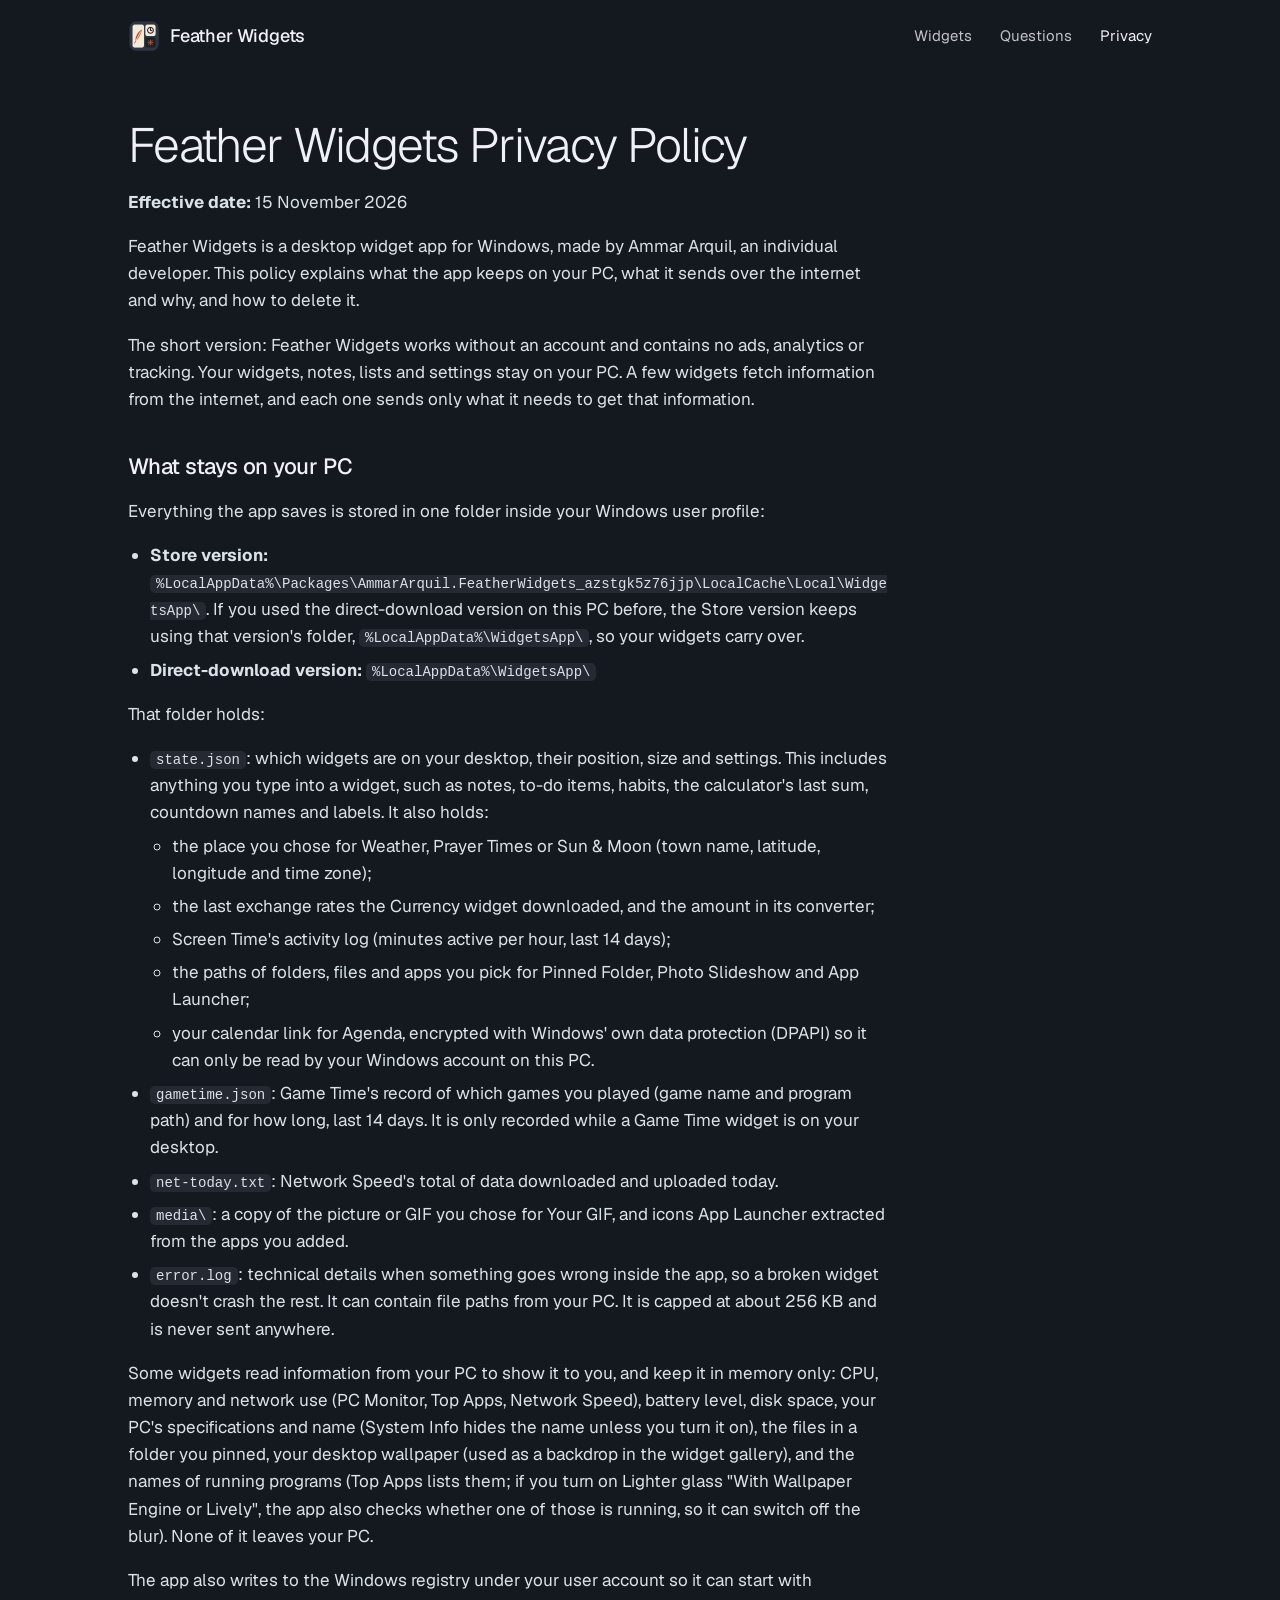
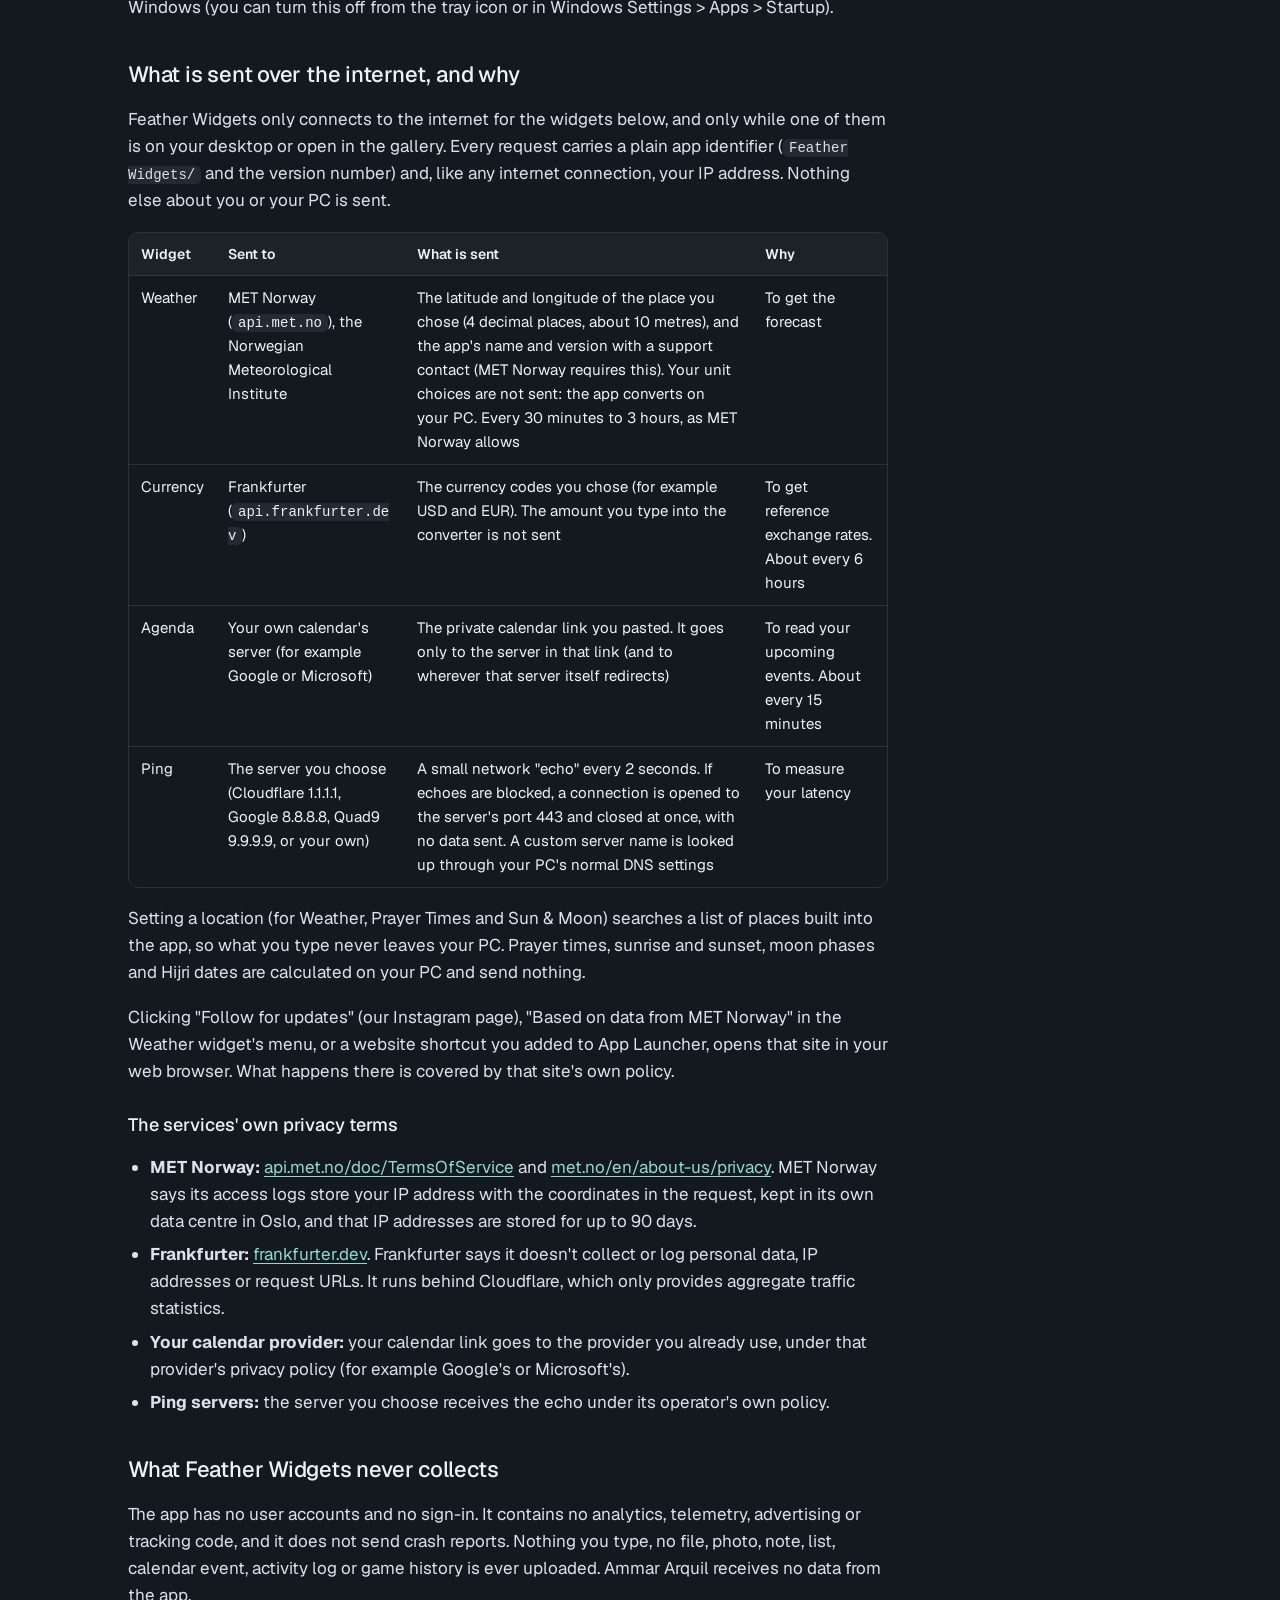
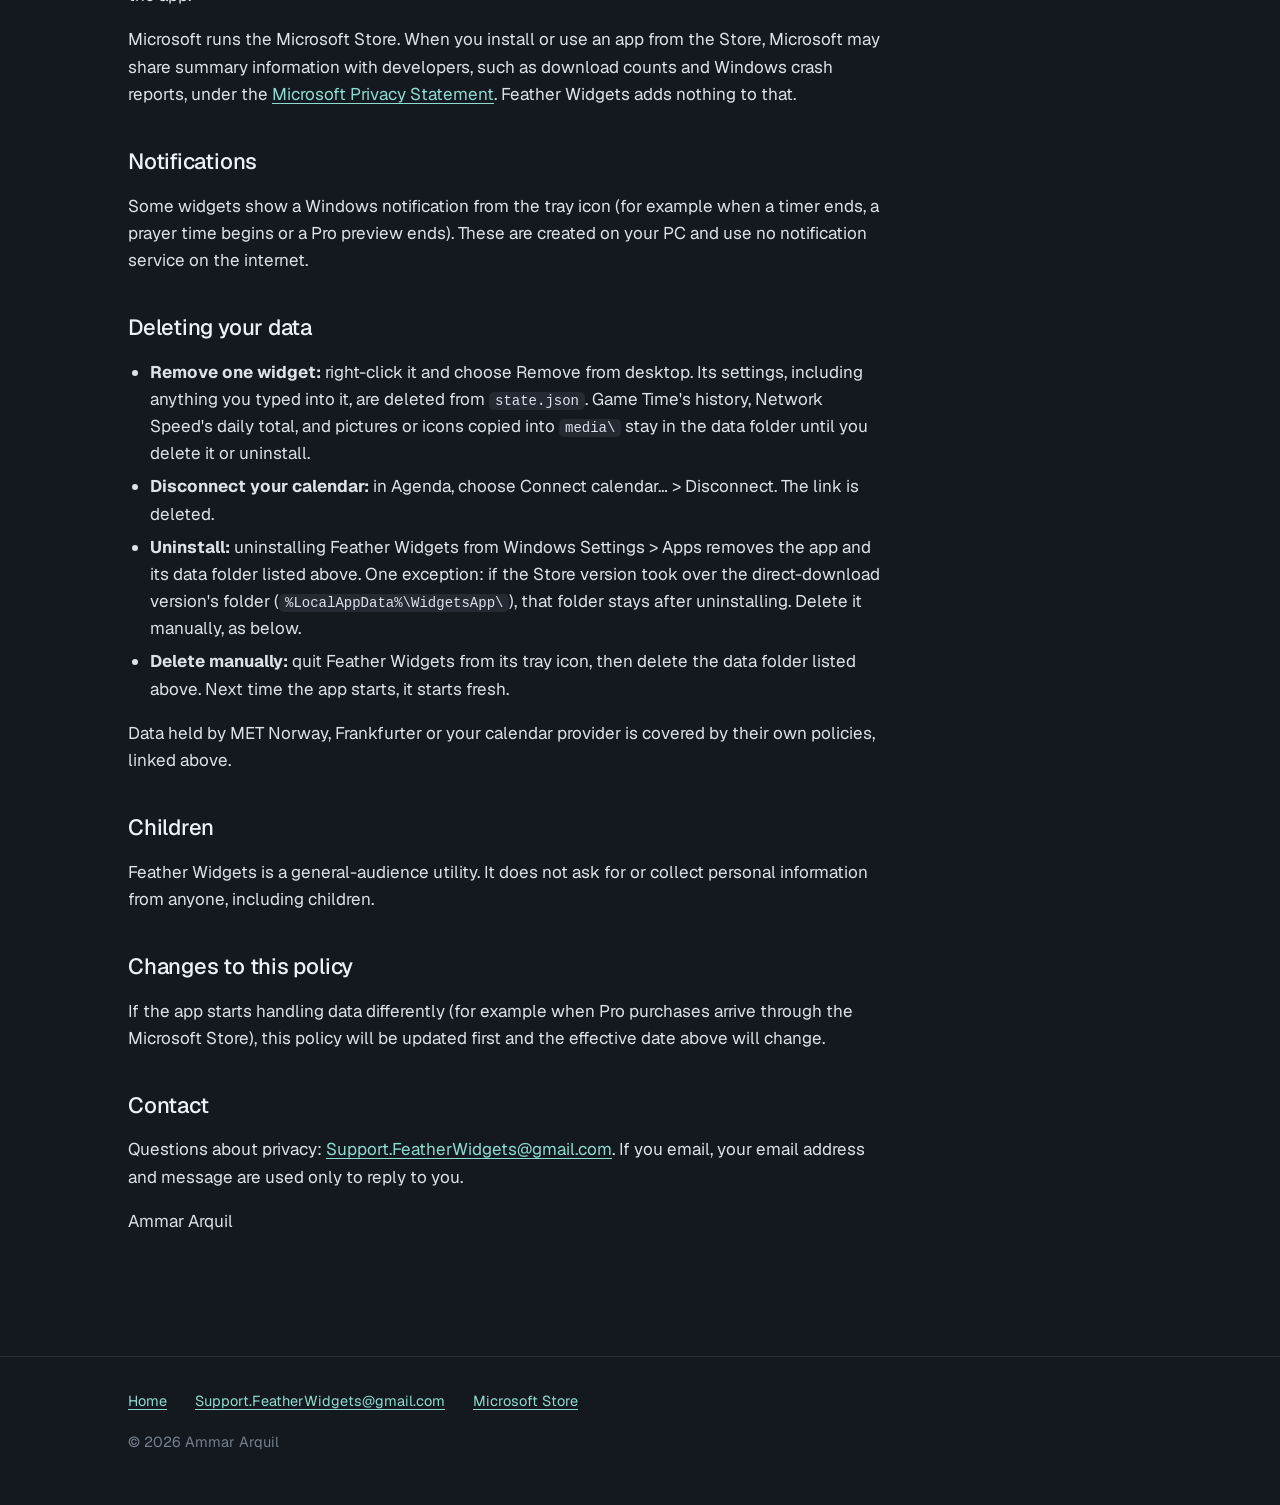
==== commit 91438d0b: "Colours: cool slate, white text and a mint accent Co-Authored-By: Claude Opus 5.5 <noreply@anthropic" ====
--- a/privacy/index.html
+++ b/privacy/index.html
@@ -7,7 +7,7 @@
 <meta name="description" content="What Feather Widgets keeps on your PC, what it sends over the internet and why.">
 <link rel="icon" href="../assets/favicon-48.png">
 <link rel="canonical" href="https://ammartheawesome.github.io/feather-widgets/privacy/">
-<meta name="theme-color" content="#1A1E25">
+<meta name="theme-color" content="#141920">
 <link rel="preload" href="../assets/geist.woff2" as="font" type="font/woff2" crossorigin>
 <link rel="stylesheet" href="../assets/site.css">
 </head>
--- a/assets/site.css
+++ b/assets/site.css
@@ -1,9 +1,9 @@
-/* Feather Widgets site. Palette from the app icon (slate tile, cream feather, terracotta sun); type is Geist, the
+/* Feather Widgets site. Cool slate like the app's glass, white text and one mint accent (an ink colour the widgets use); type is Geist, the
    font the app itself ships. No trackers and no external requests: every file is served from this site. */
 @font-face { font-family: "Geist"; src: url("geist.woff2") format("woff2"); font-weight: 100 900; font-display: swap; }
 :root {
-  --slate: #2E3440; --deep: #1A1E25; --raise: #232832; --ink: #F2EADB; --muted: #ADA799; --faint: #7E796F;
-  --link: #E8896A; --link-hi: #F3A285; --line: rgba(242, 234, 219, 0.12);
+  --slate: #222A34; --deep: #141920; --raise: #1C232C; --ink: #EEF2F6; --muted: #A2ACB8; --faint: #76808C;
+  --link: #8EDCCF; --link-hi: #B4EBE2; --line: rgba(238, 242, 246, 0.11);
   --font: "Geist", "Segoe UI Variable Text", "Segoe UI", system-ui, -apple-system, sans-serif;
   --gutter: clamp(16px, 4vw, 48px); --max: 1120px;
   --ease: cubic-bezier(.22, 1, .36, 1);
@@ -177,7 +177,7 @@
 .plan { border: 1px solid var(--line); border-radius: 10px; padding: 26px 26px 22px; }
 .plan h3 { font-size: 22px; font-weight: 400; letter-spacing: -0.02em; margin-bottom: 4px; }
 .plan .sub { color: var(--muted); margin: 0 0 14px; font-size: 15px; }
-.plan ul { margin: 0; padding-left: 20px; color: #DDD6C8; font-size: 16px; }
+.plan ul { margin: 0; padding-left: 20px; color: #D3DAE2; font-size: 16px; }
 .plan li { margin: 6px 0; }
 .plan.free { background: var(--raise); border-color: transparent; }
 
@@ -208,14 +208,14 @@
 .doc h1 { font-weight: 300; font-size: clamp(34px, 5vw, 48px); line-height: 1.08; letter-spacing: -0.035em; margin: 24px 0 10px; }
 .doc h2 { font-weight: 500; font-size: 22px; line-height: 1.25; margin: 40px 0 10px; letter-spacing: -0.01em; }
 .doc h3 { font-weight: 500; font-size: 18px; line-height: 1.3; margin: 28px 0 8px; }
-.doc p, .doc li { color: #E4DDCF; }
-.doc code { font: 14px/1.4 "Cascadia Code", Consolas, monospace; background: rgba(242, 234, 219, 0.08); padding: 1px 6px; border-radius: 5px; word-break: break-word; }
+.doc p, .doc li { color: #DCE2E9; }
+.doc code { font: 14px/1.4 "Cascadia Code", Consolas, monospace; background: rgba(238, 242, 246, 0.08); padding: 1px 6px; border-radius: 5px; word-break: break-word; }
 .doc ul { padding-left: 22px; }
 .doc li { margin: 6px 0; }
 .table { overflow-x: auto; margin: 14px 0; border: 1px solid var(--line); border-radius: 10px; }
 .doc table { border-collapse: collapse; width: 100%; font-size: 15px; min-width: 640px; }
 .doc th, .doc td { text-align: left; vertical-align: top; padding: 10px 12px; border-bottom: 1px solid var(--line); }
-.doc th { font-weight: 600; font-size: 14px; color: var(--ink); background: rgba(242, 234, 219, 0.04); }
+.doc th { font-weight: 600; font-size: 14px; color: var(--ink); background: rgba(238, 242, 246, 0.04); }
 .doc tr:last-child td { border-bottom: 0; }
 
 /* Lenis */
@@ -226,7 +226,7 @@
 
 @media (hover: none) { .tabs button:hover { color: var(--muted); } .tabs button[aria-selected="true"]:hover { color: var(--deep); } }
 @media (prefers-reduced-motion: reduce) { *, *::before, *::after { transition-duration: 0s !important; animation: none !important; } }
-@media (prefers-contrast: more) { :root { --muted: #D6CFC1; --faint: #B9B2A4; --line: rgba(242, 234, 219, .4); } }
+@media (prefers-contrast: more) { :root { --muted: #D3DAE2; --faint: #B5BEC8; --line: rgba(238, 242, 246, .4); } }
 
 /* phones: the section links would crowd the name; the page is one scroll anyway */
 @media (max-width: 640px) { .bar nav a:not(:last-child) { display: none; } }
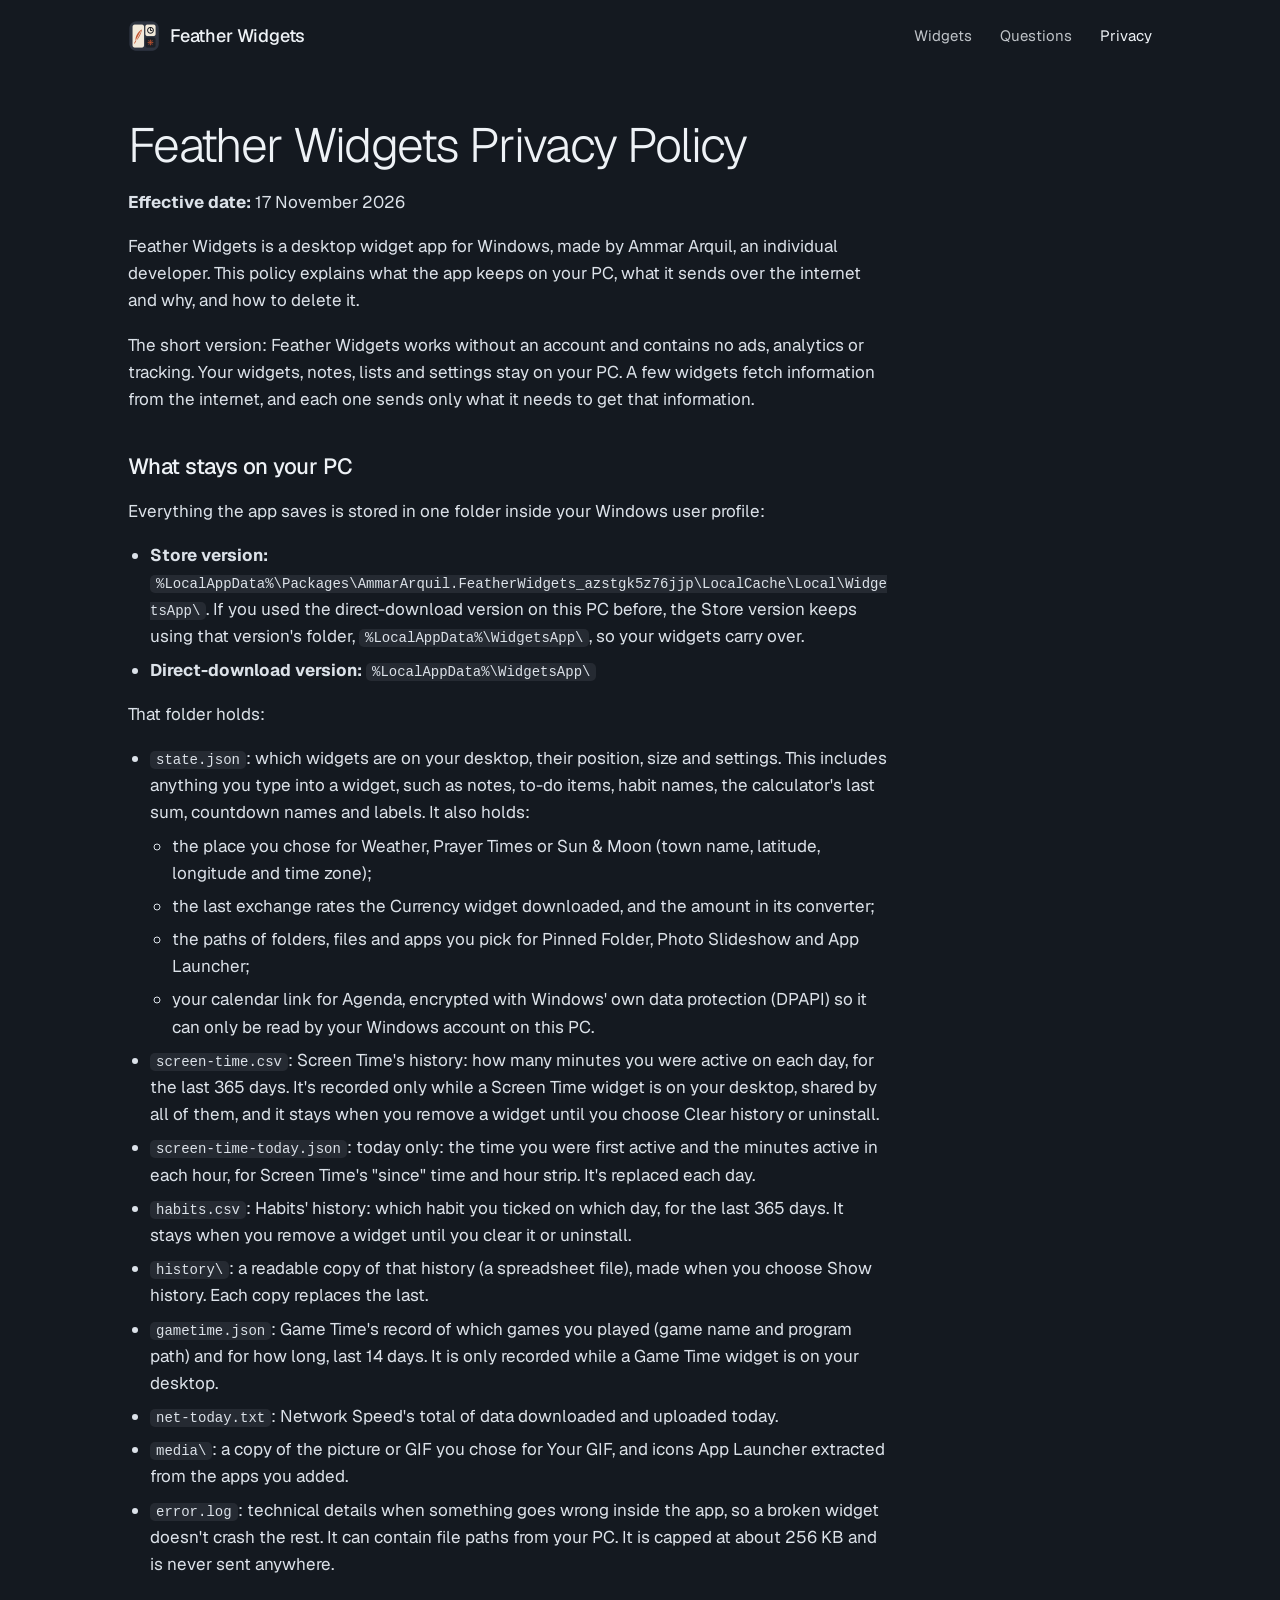
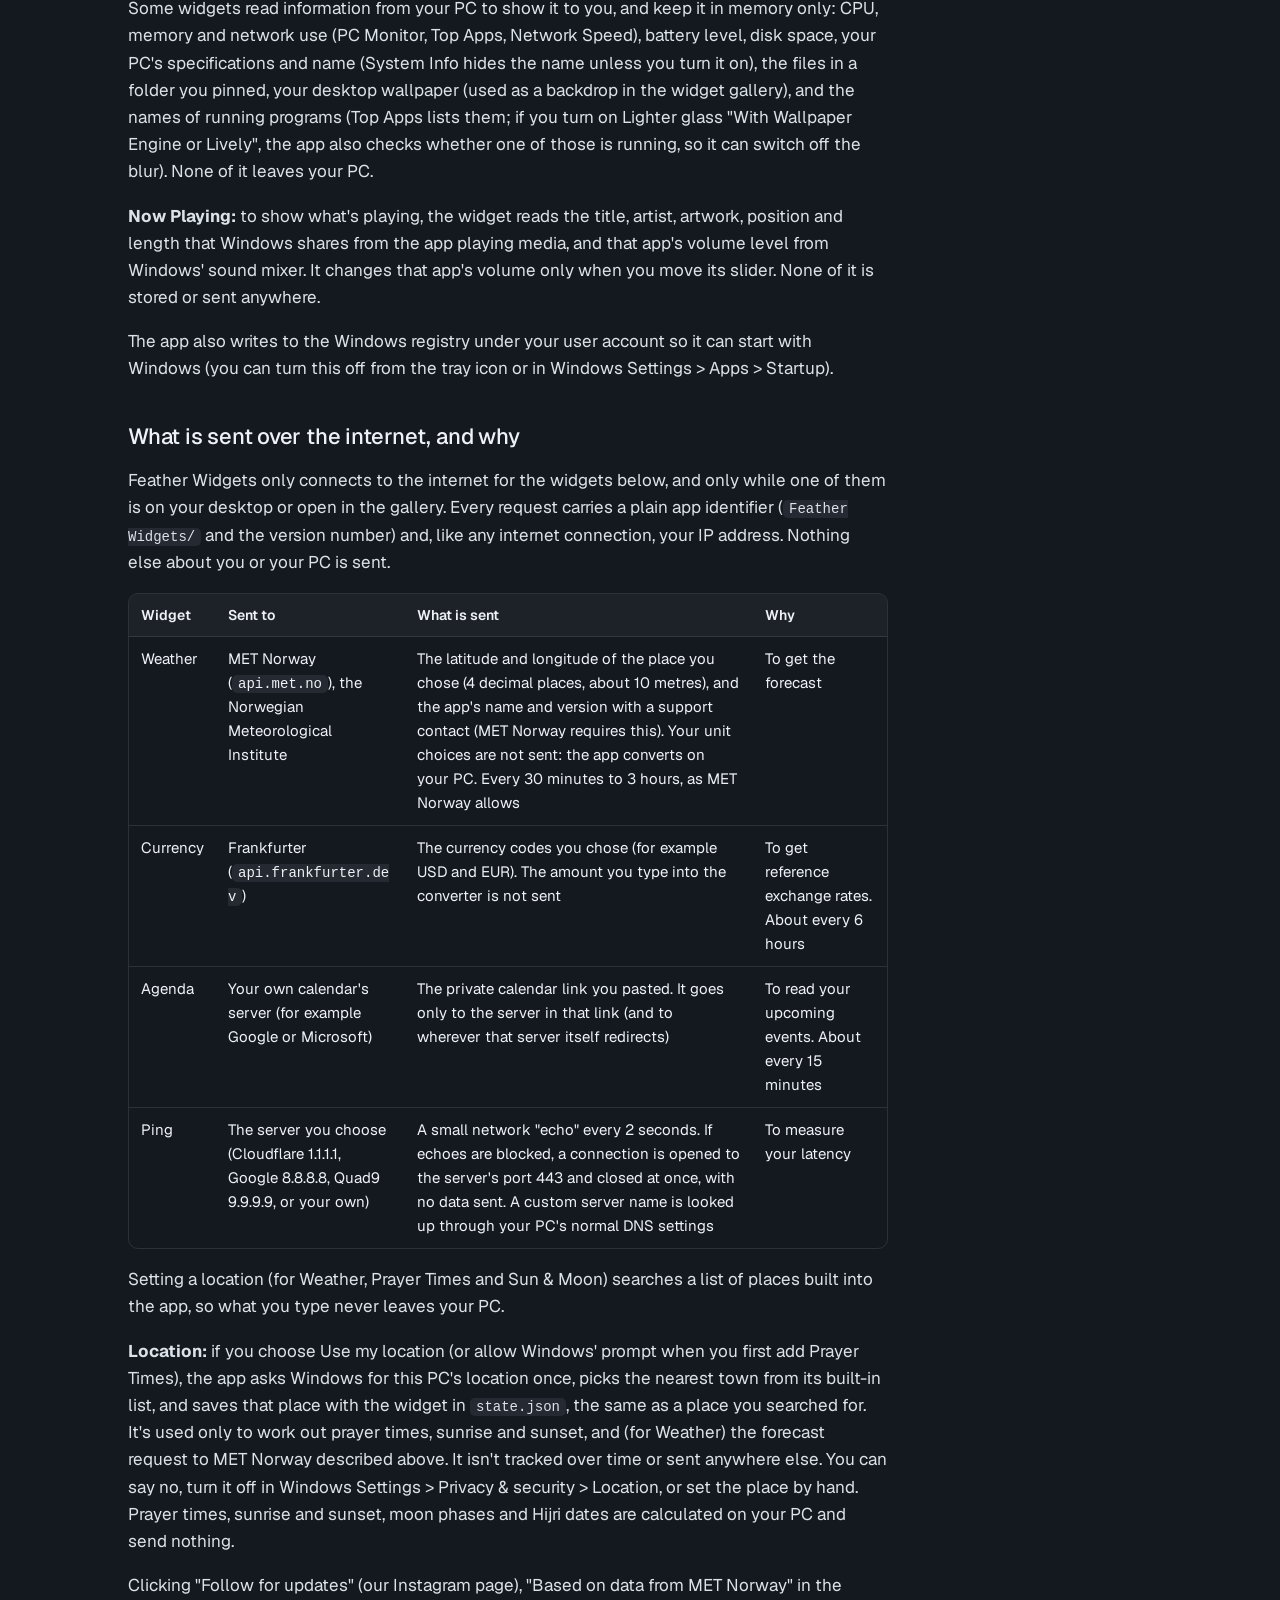
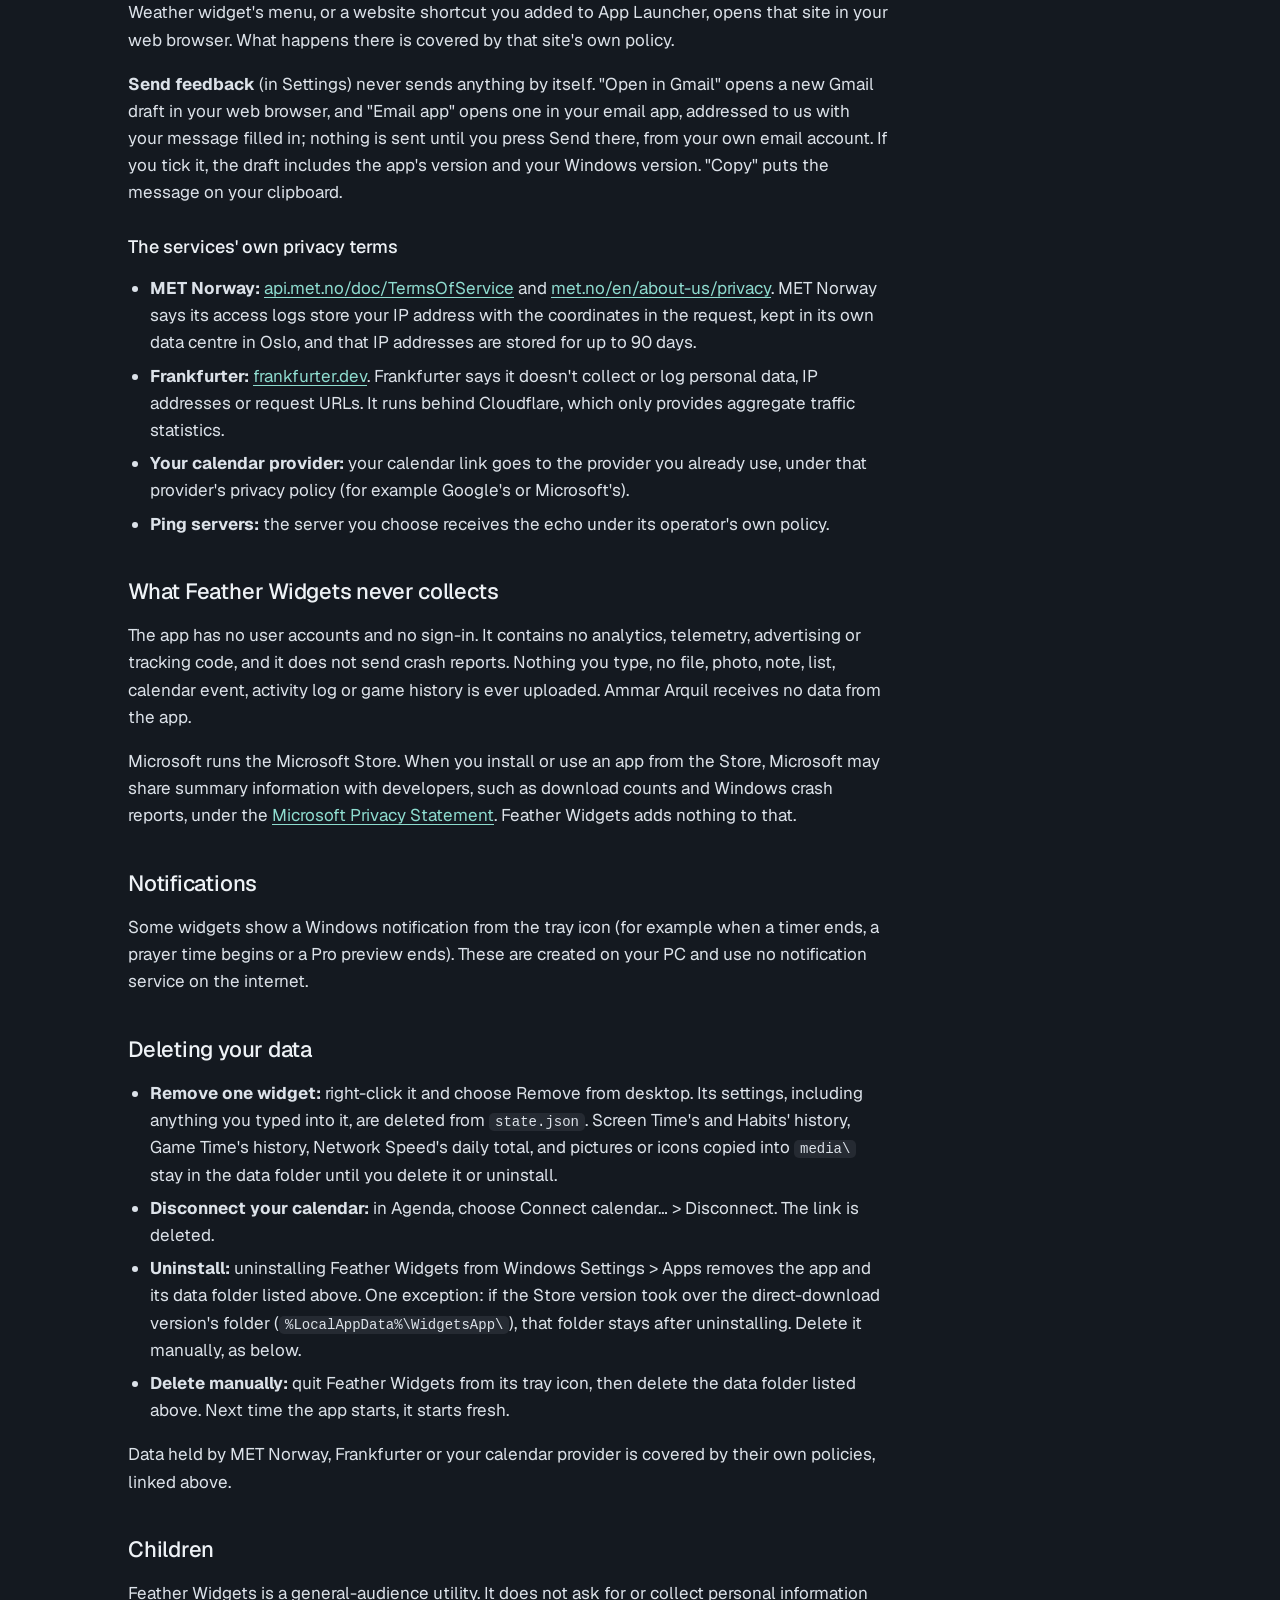
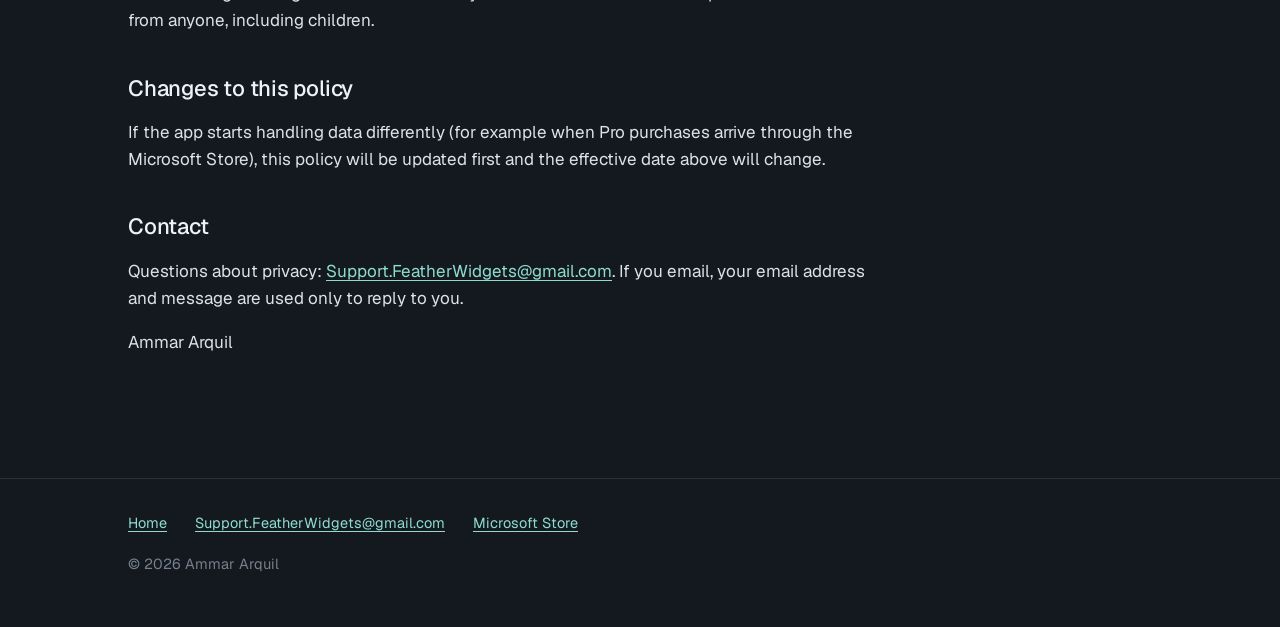
==== commit 2aac78e9: "Privacy policy for 0.1.1: Screen Time and Habits history files, location, Now Playing, Send feedback" ====
--- a/privacy/index.html
+++ b/privacy/index.html
@@ -21,21 +21,24 @@
 <div class="wrap">
   <main class="doc">
 <h1>Feather Widgets Privacy Policy</h1>
-<p><strong>Effective date:</strong> 15 November 2026</p>
+<p><strong>Effective date:</strong> 17 November 2026</p>
 <p>Feather Widgets is a desktop widget app for Windows, made by Ammar Arquil, an individual developer. This policy explains what the app keeps on your PC, what it sends over the internet and why, and how to delete it.</p>
 <p>The short version: Feather Widgets works without an account and contains no ads, analytics or tracking. Your widgets, notes, lists and settings stay on your PC. A few widgets fetch information from the internet, and each one sends only what it needs to get that information.</p>
 <h2>What stays on your PC</h2>
 <p>Everything the app saves is stored in one folder inside your Windows user profile:</p>
 <ul><li><strong>Store version:</strong> <code>%LocalAppData%\Packages\AmmarArquil.FeatherWidgets_azstgk5z76jjp\LocalCache\Local\WidgetsApp\</code>. If you used the direct-download version on this PC before, the Store version keeps using that version's folder, <code>%LocalAppData%\WidgetsApp\</code>, so your widgets carry over.</li><li><strong>Direct-download version:</strong> <code>%LocalAppData%\WidgetsApp\</code></li></ul>
 <p>That folder holds:</p>
-<ul><li><strong><code>state.json</code></strong>: which widgets are on your desktop, their position, size and settings. This includes anything you type into a widget, such as notes, to-do items, habits, the calculator's last sum, countdown names and labels. It also holds:<ul><li>the place you chose for Weather, Prayer Times or Sun &amp; Moon (town name, latitude, longitude and time zone);</li><li>the last exchange rates the Currency widget downloaded, and the amount in its converter;</li><li>Screen Time's activity log (minutes active per hour, last 14 days);</li><li>the paths of folders, files and apps you pick for Pinned Folder, Photo Slideshow and App Launcher;</li><li>your calendar link for Agenda, encrypted with Windows' own data protection (DPAPI) so it can only be read by your Windows account on this PC.</li></ul></li><li><strong><code>gametime.json</code></strong>: Game Time's record of which games you played (game name and program path) and for how long, last 14 days. It is only recorded while a Game Time widget is on your desktop.</li><li><strong><code>net-today.txt</code></strong>: Network Speed's total of data downloaded and uploaded today.</li><li><strong><code>media\</code></strong>: a copy of the picture or GIF you chose for Your GIF, and icons App Launcher extracted from the apps you added.</li><li><strong><code>error.log</code></strong>: technical details when something goes wrong inside the app, so a broken widget doesn't crash the rest. It can contain file paths from your PC. It is capped at about 256 KB and is never sent anywhere.</li></ul>
+<ul><li><strong><code>state.json</code></strong>: which widgets are on your desktop, their position, size and settings. This includes anything you type into a widget, such as notes, to-do items, habit names, the calculator's last sum, countdown names and labels. It also holds:<ul><li>the place you chose for Weather, Prayer Times or Sun &amp; Moon (town name, latitude, longitude and time zone);</li><li>the last exchange rates the Currency widget downloaded, and the amount in its converter;</li><li>the paths of folders, files and apps you pick for Pinned Folder, Photo Slideshow and App Launcher;</li><li>your calendar link for Agenda, encrypted with Windows' own data protection (DPAPI) so it can only be read by your Windows account on this PC.</li></ul></li><li><strong><code>screen-time.csv</code></strong>: Screen Time's history: how many minutes you were active on each day, for the last 365 days. It's recorded only while a Screen Time widget is on your desktop, shared by all of them, and it stays when you remove a widget until you choose Clear history or uninstall.</li><li><strong><code>screen-time-today.json</code></strong>: today only: the time you were first active and the minutes active in each hour, for Screen Time's "since" time and hour strip. It's replaced each day.</li><li><strong><code>habits.csv</code></strong>: Habits' history: which habit you ticked on which day, for the last 365 days. It stays when you remove a widget until you clear it or uninstall.</li><li><strong><code>history\</code></strong>: a readable copy of that history (a spreadsheet file), made when you choose Show history. Each copy replaces the last.</li><li><strong><code>gametime.json</code></strong>: Game Time's record of which games you played (game name and program path) and for how long, last 14 days. It is only recorded while a Game Time widget is on your desktop.</li><li><strong><code>net-today.txt</code></strong>: Network Speed's total of data downloaded and uploaded today.</li><li><strong><code>media\</code></strong>: a copy of the picture or GIF you chose for Your GIF, and icons App Launcher extracted from the apps you added.</li><li><strong><code>error.log</code></strong>: technical details when something goes wrong inside the app, so a broken widget doesn't crash the rest. It can contain file paths from your PC. It is capped at about 256 KB and is never sent anywhere.</li></ul>
 <p>Some widgets read information from your PC to show it to you, and keep it in memory only: CPU, memory and network use (PC Monitor, Top Apps, Network Speed), battery level, disk space, your PC's specifications and name (System Info hides the name unless you turn it on), the files in a folder you pinned, your desktop wallpaper (used as a backdrop in the widget gallery), and the names of running programs (Top Apps lists them; if you turn on Lighter glass "With Wallpaper Engine or Lively", the app also checks whether one of those is running, so it can switch off the blur). None of it leaves your PC.</p>
+<p><strong>Now Playing:</strong> to show what's playing, the widget reads the title, artist, artwork, position and length that Windows shares from the app playing media, and that app's volume level from Windows' sound mixer. It changes that app's volume only when you move its slider. None of it is stored or sent anywhere.</p>
 <p>The app also writes to the Windows registry under your user account so it can start with Windows (you can turn this off from the tray icon or in Windows Settings &gt; Apps &gt; Startup).</p>
 <h2>What is sent over the internet, and why</h2>
 <p>Feather Widgets only connects to the internet for the widgets below, and only while one of them is on your desktop or open in the gallery. Every request carries a plain app identifier (<code>Feather Widgets/</code> and the version number) and, like any internet connection, your IP address. Nothing else about you or your PC is sent.</p>
 <div class="table"><table><thead><tr><th>Widget</th><th>Sent to</th><th>What is sent</th><th>Why</th></tr></thead><tbody><tr><td>Weather</td><td>MET Norway (<code>api.met.no</code>), the Norwegian Meteorological Institute</td><td>The latitude and longitude of the place you chose (4 decimal places, about 10 metres), and the app's name and version with a support contact (MET Norway requires this). Your unit choices are not sent: the app converts on your PC. Every 30 minutes to 3 hours, as MET Norway allows</td><td>To get the forecast</td></tr><tr><td>Currency</td><td>Frankfurter (<code>api.frankfurter.dev</code>)</td><td>The currency codes you chose (for example USD and EUR). The amount you type into the converter is not sent</td><td>To get reference exchange rates. About every 6 hours</td></tr><tr><td>Agenda</td><td>Your own calendar's server (for example Google or Microsoft)</td><td>The private calendar link you pasted. It goes only to the server in that link (and to wherever that server itself redirects)</td><td>To read your upcoming events. About every 15 minutes</td></tr><tr><td>Ping</td><td>The server you choose (Cloudflare 1.1.1.1, Google 8.8.8.8, Quad9 9.9.9.9, or your own)</td><td>A small network "echo" every 2 seconds. If echoes are blocked, a connection is opened to the server's port 443 and closed at once, with no data sent. A custom server name is looked up through your PC's normal DNS settings</td><td>To measure your latency</td></tr></tbody></table></div>
-<p>Setting a location (for Weather, Prayer Times and Sun &amp; Moon) searches a list of places built into the app, so what you type never leaves your PC. Prayer times, sunrise and sunset, moon phases and Hijri dates are calculated on your PC and send nothing.</p>
+<p>Setting a location (for Weather, Prayer Times and Sun &amp; Moon) searches a list of places built into the app, so what you type never leaves your PC.</p>
+<p><strong>Location:</strong> if you choose Use my location (or allow Windows' prompt when you first add Prayer Times), the app asks Windows for this PC's location once, picks the nearest town from its built-in list, and saves that place with the widget in <code>state.json</code>, the same as a place you searched for. It's used only to work out prayer times, sunrise and sunset, and (for Weather) the forecast request to MET Norway described above. It isn't tracked over time or sent anywhere else. You can say no, turn it off in Windows Settings &gt; Privacy &amp; security &gt; Location, or set the place by hand. Prayer times, sunrise and sunset, moon phases and Hijri dates are calculated on your PC and send nothing.</p>
 <p>Clicking "Follow for updates" (our Instagram page), "Based on data from MET Norway" in the Weather widget's menu, or a website shortcut you added to App Launcher, opens that site in your web browser. What happens there is covered by that site's own policy.</p>
+<p><strong>Send feedback</strong> (in Settings) never sends anything by itself. "Open in Gmail" opens a new Gmail draft in your web browser, and "Email app" opens one in your email app, addressed to us with your message filled in; nothing is sent until you press Send there, from your own email account. If you tick it, the draft includes the app's version and your Windows version. "Copy" puts the message on your clipboard.</p>
 <h3>The services' own privacy terms</h3>
 <ul><li><strong>MET Norway:</strong> <a href="https://api.met.no/doc/TermsOfService">api.met.no/doc/TermsOfService</a> and <a href="https://www.met.no/en/about-us/privacy">met.no/en/about-us/privacy</a>. MET Norway says its access logs store your IP address with the coordinates in the request, kept in its own data centre in Oslo, and that IP addresses are stored for up to 90 days.</li><li><strong>Frankfurter:</strong> <a href="https://frankfurter.dev">frankfurter.dev</a>. Frankfurter says it doesn't collect or log personal data, IP addresses or request URLs. It runs behind Cloudflare, which only provides aggregate traffic statistics.</li><li><strong>Your calendar provider:</strong> your calendar link goes to the provider you already use, under that provider's privacy policy (for example Google's or Microsoft's).</li><li><strong>Ping servers:</strong> the server you choose receives the echo under its operator's own policy.</li></ul>
 <h2>What Feather Widgets never collects</h2>
@@ -44,7 +47,7 @@
 <h2>Notifications</h2>
 <p>Some widgets show a Windows notification from the tray icon (for example when a timer ends, a prayer time begins or a Pro preview ends). These are created on your PC and use no notification service on the internet.</p>
 <h2>Deleting your data</h2>
-<ul><li><strong>Remove one widget:</strong> right-click it and choose Remove from desktop. Its settings, including anything you typed into it, are deleted from <code>state.json</code>. Game Time's history, Network Speed's daily total, and pictures or icons copied into <code>media\</code> stay in the data folder until you delete it or uninstall.</li><li><strong>Disconnect your calendar:</strong> in Agenda, choose Connect calendar… &gt; Disconnect. The link is deleted.</li><li><strong>Uninstall:</strong> uninstalling Feather Widgets from Windows Settings &gt; Apps removes the app and its data folder listed above. One exception: if the Store version took over the direct-download version's folder (<code>%LocalAppData%\WidgetsApp\</code>), that folder stays after uninstalling. Delete it manually, as below.</li><li><strong>Delete manually:</strong> quit Feather Widgets from its tray icon, then delete the data folder listed above. Next time the app starts, it starts fresh.</li></ul>
+<ul><li><strong>Remove one widget:</strong> right-click it and choose Remove from desktop. Its settings, including anything you typed into it, are deleted from <code>state.json</code>. Screen Time's and Habits' history, Game Time's history, Network Speed's daily total, and pictures or icons copied into <code>media\</code> stay in the data folder until you delete it or uninstall.</li><li><strong>Disconnect your calendar:</strong> in Agenda, choose Connect calendar… &gt; Disconnect. The link is deleted.</li><li><strong>Uninstall:</strong> uninstalling Feather Widgets from Windows Settings &gt; Apps removes the app and its data folder listed above. One exception: if the Store version took over the direct-download version's folder (<code>%LocalAppData%\WidgetsApp\</code>), that folder stays after uninstalling. Delete it manually, as below.</li><li><strong>Delete manually:</strong> quit Feather Widgets from its tray icon, then delete the data folder listed above. Next time the app starts, it starts fresh.</li></ul>
 <p>Data held by MET Norway, Frankfurter or your calendar provider is covered by their own policies, linked above.</p>
 <h2>Children</h2>
 <p>Feather Widgets is a general-audience utility. It does not ask for or collect personal information from anyone, including children.</p>
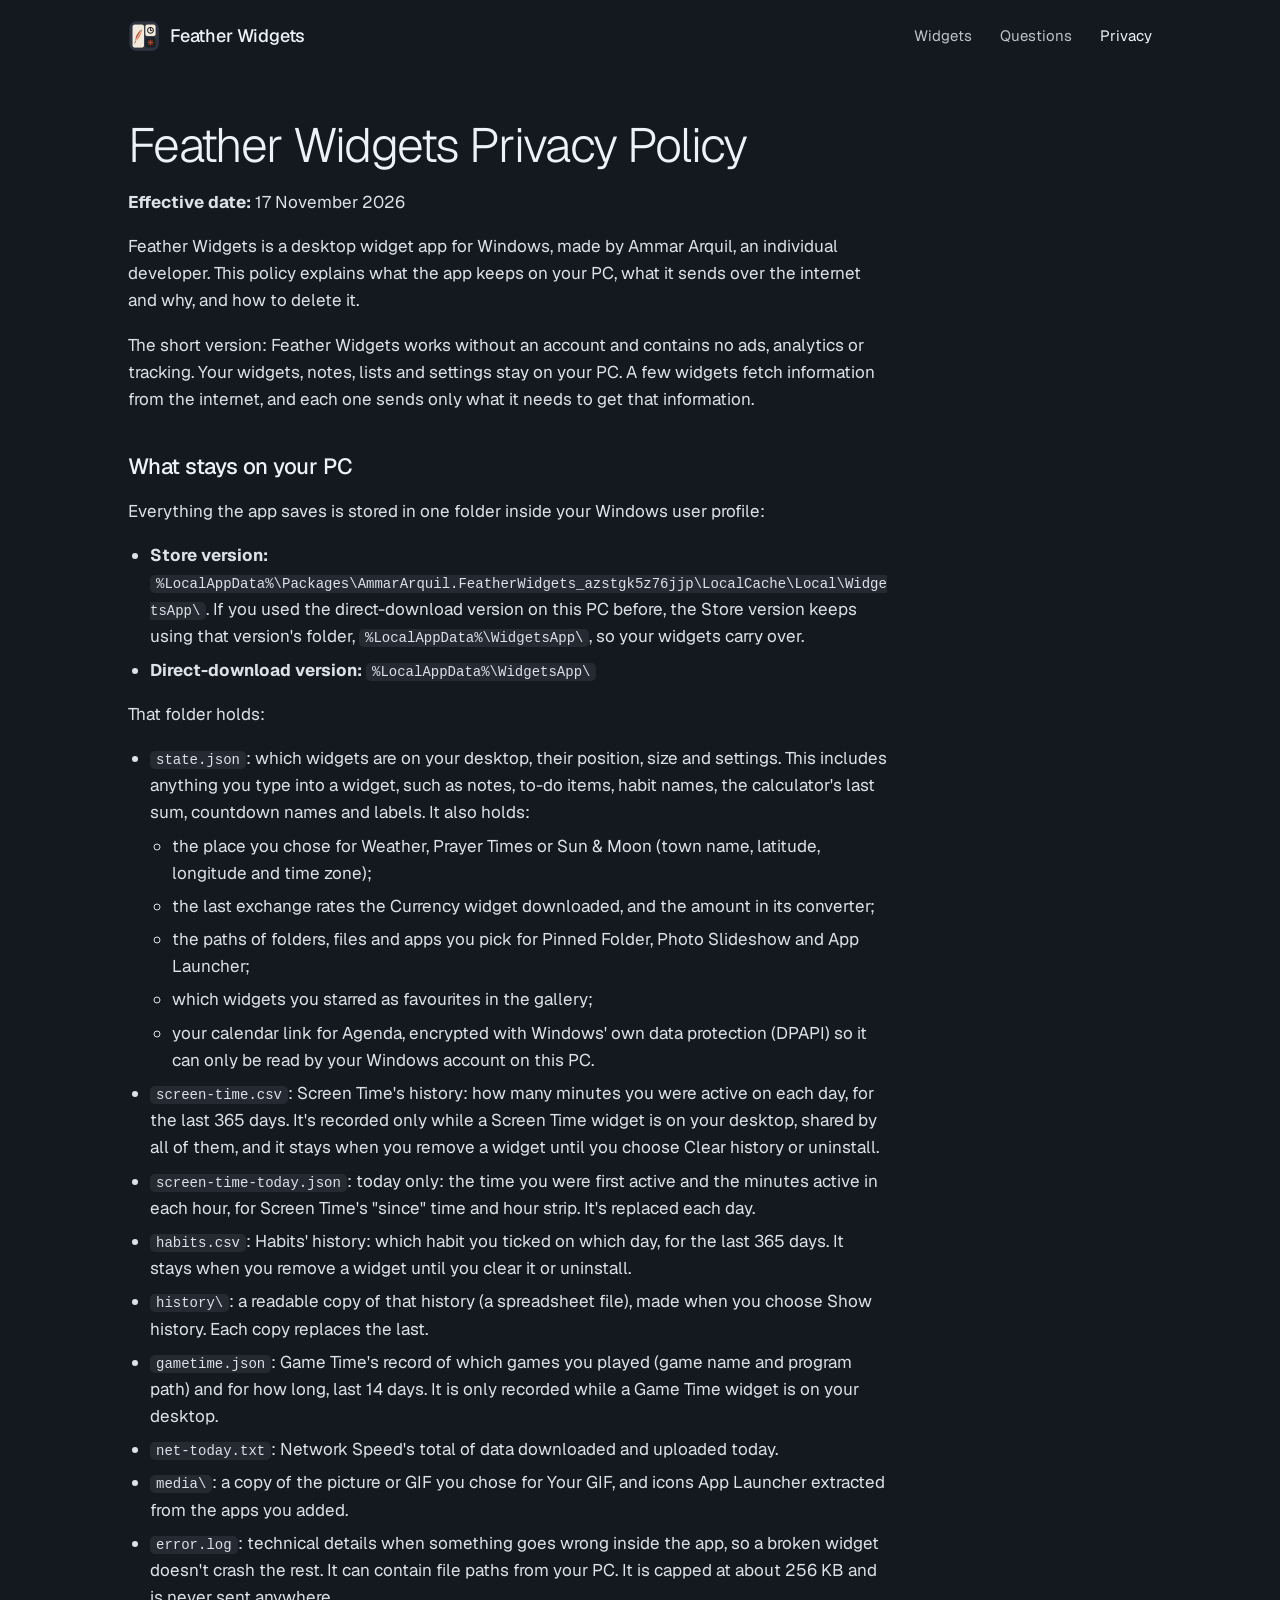
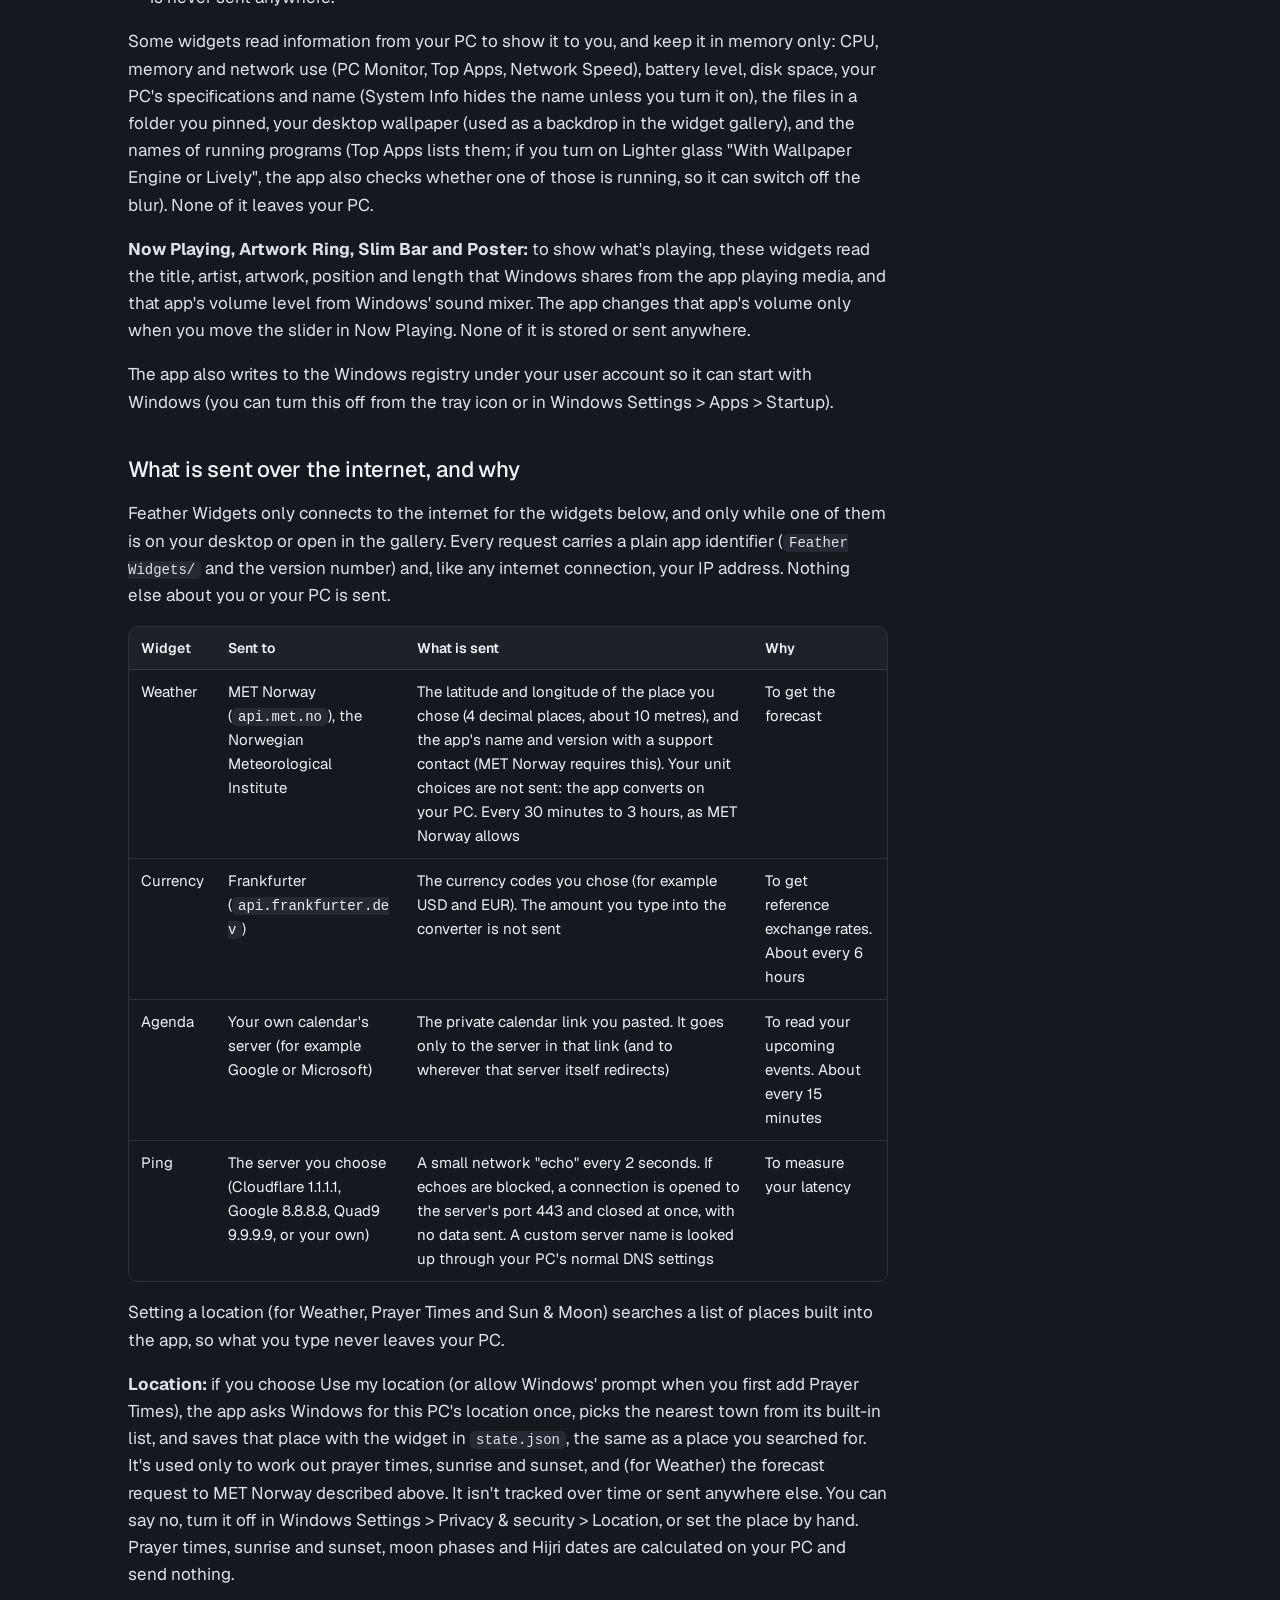
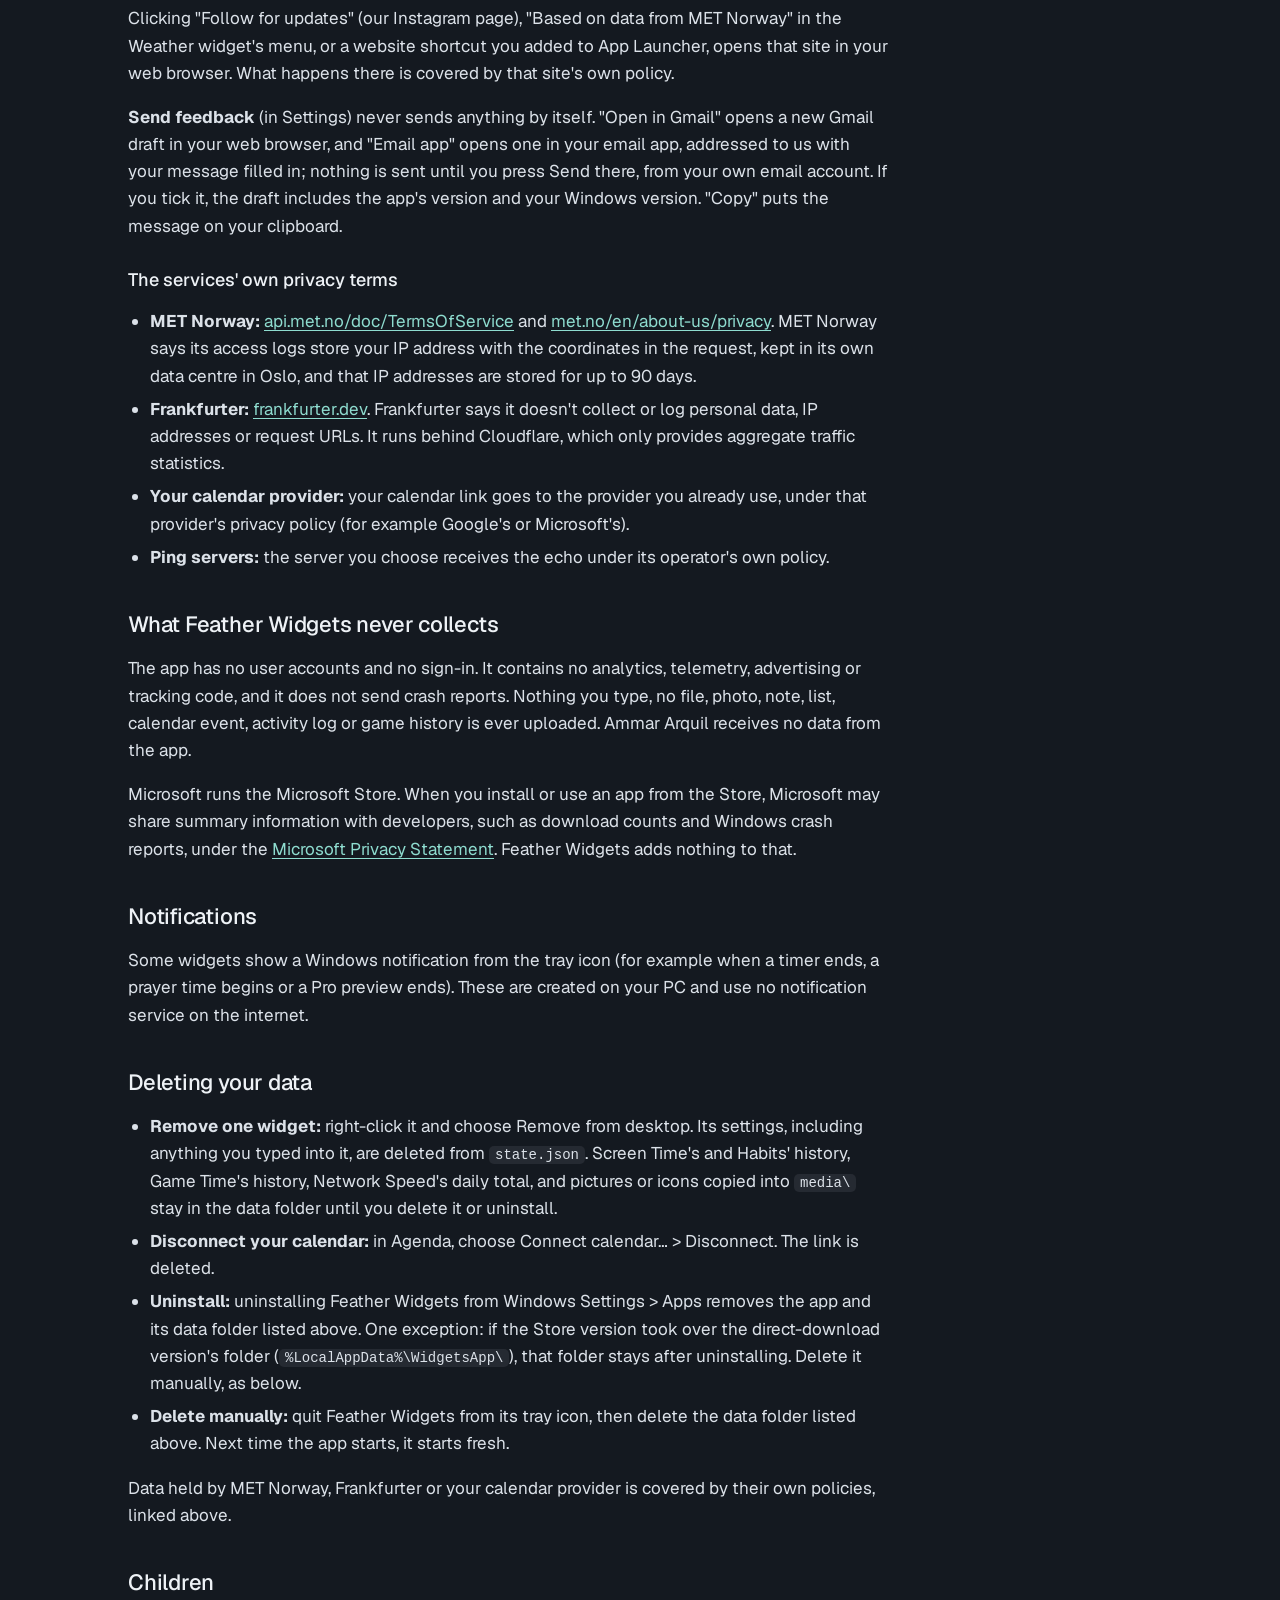
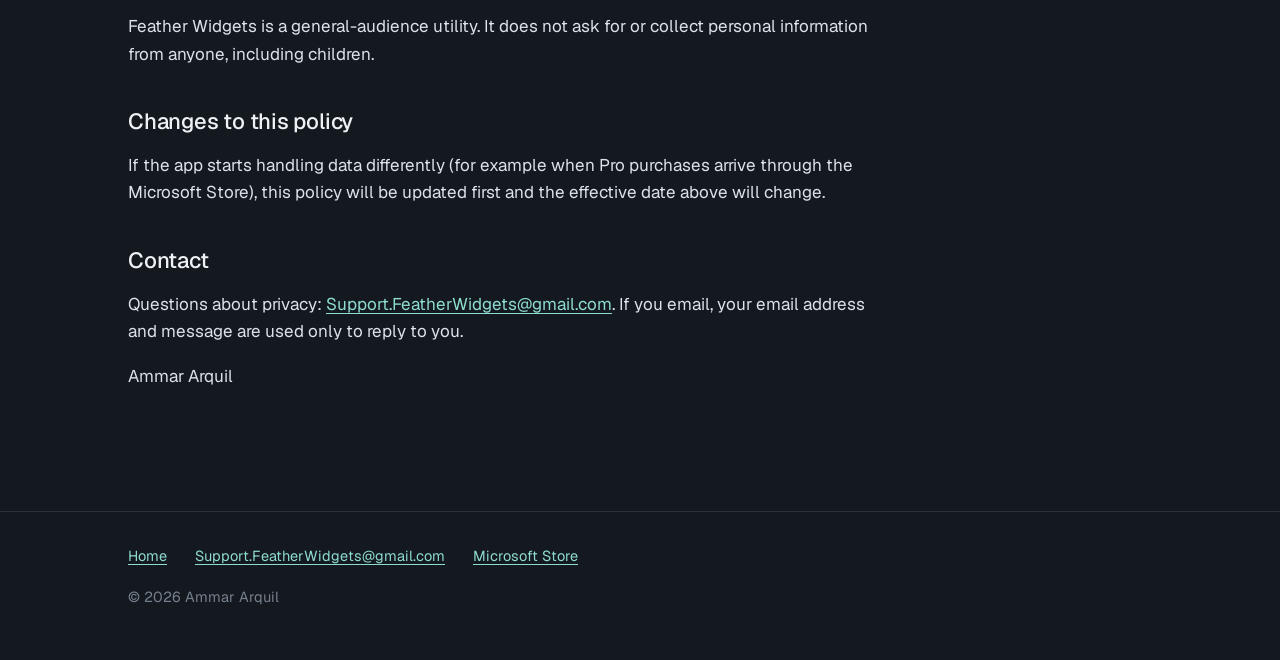
==== commit 8e050c92: "0.1.2: 63 widgets, 44 free, with the three new media widgets; privacy policy names them and favourit" ====
--- a/privacy/index.html
+++ b/privacy/index.html
@@ -28,9 +28,9 @@
 <p>Everything the app saves is stored in one folder inside your Windows user profile:</p>
 <ul><li><strong>Store version:</strong> <code>%LocalAppData%\Packages\AmmarArquil.FeatherWidgets_azstgk5z76jjp\LocalCache\Local\WidgetsApp\</code>. If you used the direct-download version on this PC before, the Store version keeps using that version's folder, <code>%LocalAppData%\WidgetsApp\</code>, so your widgets carry over.</li><li><strong>Direct-download version:</strong> <code>%LocalAppData%\WidgetsApp\</code></li></ul>
 <p>That folder holds:</p>
-<ul><li><strong><code>state.json</code></strong>: which widgets are on your desktop, their position, size and settings. This includes anything you type into a widget, such as notes, to-do items, habit names, the calculator's last sum, countdown names and labels. It also holds:<ul><li>the place you chose for Weather, Prayer Times or Sun &amp; Moon (town name, latitude, longitude and time zone);</li><li>the last exchange rates the Currency widget downloaded, and the amount in its converter;</li><li>the paths of folders, files and apps you pick for Pinned Folder, Photo Slideshow and App Launcher;</li><li>your calendar link for Agenda, encrypted with Windows' own data protection (DPAPI) so it can only be read by your Windows account on this PC.</li></ul></li><li><strong><code>screen-time.csv</code></strong>: Screen Time's history: how many minutes you were active on each day, for the last 365 days. It's recorded only while a Screen Time widget is on your desktop, shared by all of them, and it stays when you remove a widget until you choose Clear history or uninstall.</li><li><strong><code>screen-time-today.json</code></strong>: today only: the time you were first active and the minutes active in each hour, for Screen Time's "since" time and hour strip. It's replaced each day.</li><li><strong><code>habits.csv</code></strong>: Habits' history: which habit you ticked on which day, for the last 365 days. It stays when you remove a widget until you clear it or uninstall.</li><li><strong><code>history\</code></strong>: a readable copy of that history (a spreadsheet file), made when you choose Show history. Each copy replaces the last.</li><li><strong><code>gametime.json</code></strong>: Game Time's record of which games you played (game name and program path) and for how long, last 14 days. It is only recorded while a Game Time widget is on your desktop.</li><li><strong><code>net-today.txt</code></strong>: Network Speed's total of data downloaded and uploaded today.</li><li><strong><code>media\</code></strong>: a copy of the picture or GIF you chose for Your GIF, and icons App Launcher extracted from the apps you added.</li><li><strong><code>error.log</code></strong>: technical details when something goes wrong inside the app, so a broken widget doesn't crash the rest. It can contain file paths from your PC. It is capped at about 256 KB and is never sent anywhere.</li></ul>
+<ul><li><strong><code>state.json</code></strong>: which widgets are on your desktop, their position, size and settings. This includes anything you type into a widget, such as notes, to-do items, habit names, the calculator's last sum, countdown names and labels. It also holds:<ul><li>the place you chose for Weather, Prayer Times or Sun &amp; Moon (town name, latitude, longitude and time zone);</li><li>the last exchange rates the Currency widget downloaded, and the amount in its converter;</li><li>the paths of folders, files and apps you pick for Pinned Folder, Photo Slideshow and App Launcher;</li><li>which widgets you starred as favourites in the gallery;</li><li>your calendar link for Agenda, encrypted with Windows' own data protection (DPAPI) so it can only be read by your Windows account on this PC.</li></ul></li><li><strong><code>screen-time.csv</code></strong>: Screen Time's history: how many minutes you were active on each day, for the last 365 days. It's recorded only while a Screen Time widget is on your desktop, shared by all of them, and it stays when you remove a widget until you choose Clear history or uninstall.</li><li><strong><code>screen-time-today.json</code></strong>: today only: the time you were first active and the minutes active in each hour, for Screen Time's "since" time and hour strip. It's replaced each day.</li><li><strong><code>habits.csv</code></strong>: Habits' history: which habit you ticked on which day, for the last 365 days. It stays when you remove a widget until you clear it or uninstall.</li><li><strong><code>history\</code></strong>: a readable copy of that history (a spreadsheet file), made when you choose Show history. Each copy replaces the last.</li><li><strong><code>gametime.json</code></strong>: Game Time's record of which games you played (game name and program path) and for how long, last 14 days. It is only recorded while a Game Time widget is on your desktop.</li><li><strong><code>net-today.txt</code></strong>: Network Speed's total of data downloaded and uploaded today.</li><li><strong><code>media\</code></strong>: a copy of the picture or GIF you chose for Your GIF, and icons App Launcher extracted from the apps you added.</li><li><strong><code>error.log</code></strong>: technical details when something goes wrong inside the app, so a broken widget doesn't crash the rest. It can contain file paths from your PC. It is capped at about 256 KB and is never sent anywhere.</li></ul>
 <p>Some widgets read information from your PC to show it to you, and keep it in memory only: CPU, memory and network use (PC Monitor, Top Apps, Network Speed), battery level, disk space, your PC's specifications and name (System Info hides the name unless you turn it on), the files in a folder you pinned, your desktop wallpaper (used as a backdrop in the widget gallery), and the names of running programs (Top Apps lists them; if you turn on Lighter glass "With Wallpaper Engine or Lively", the app also checks whether one of those is running, so it can switch off the blur). None of it leaves your PC.</p>
-<p><strong>Now Playing:</strong> to show what's playing, the widget reads the title, artist, artwork, position and length that Windows shares from the app playing media, and that app's volume level from Windows' sound mixer. It changes that app's volume only when you move its slider. None of it is stored or sent anywhere.</p>
+<p><strong>Now Playing, Artwork Ring, Slim Bar and Poster:</strong> to show what's playing, these widgets read the title, artist, artwork, position and length that Windows shares from the app playing media, and that app's volume level from Windows' sound mixer. The app changes that app's volume only when you move the slider in Now Playing. None of it is stored or sent anywhere.</p>
 <p>The app also writes to the Windows registry under your user account so it can start with Windows (you can turn this off from the tray icon or in Windows Settings &gt; Apps &gt; Startup).</p>
 <h2>What is sent over the internet, and why</h2>
 <p>Feather Widgets only connects to the internet for the widgets below, and only while one of them is on your desktop or open in the gallery. Every request carries a plain app identifier (<code>Feather Widgets/</code> and the version number) and, like any internet connection, your IP address. Nothing else about you or your PC is sent.</p>
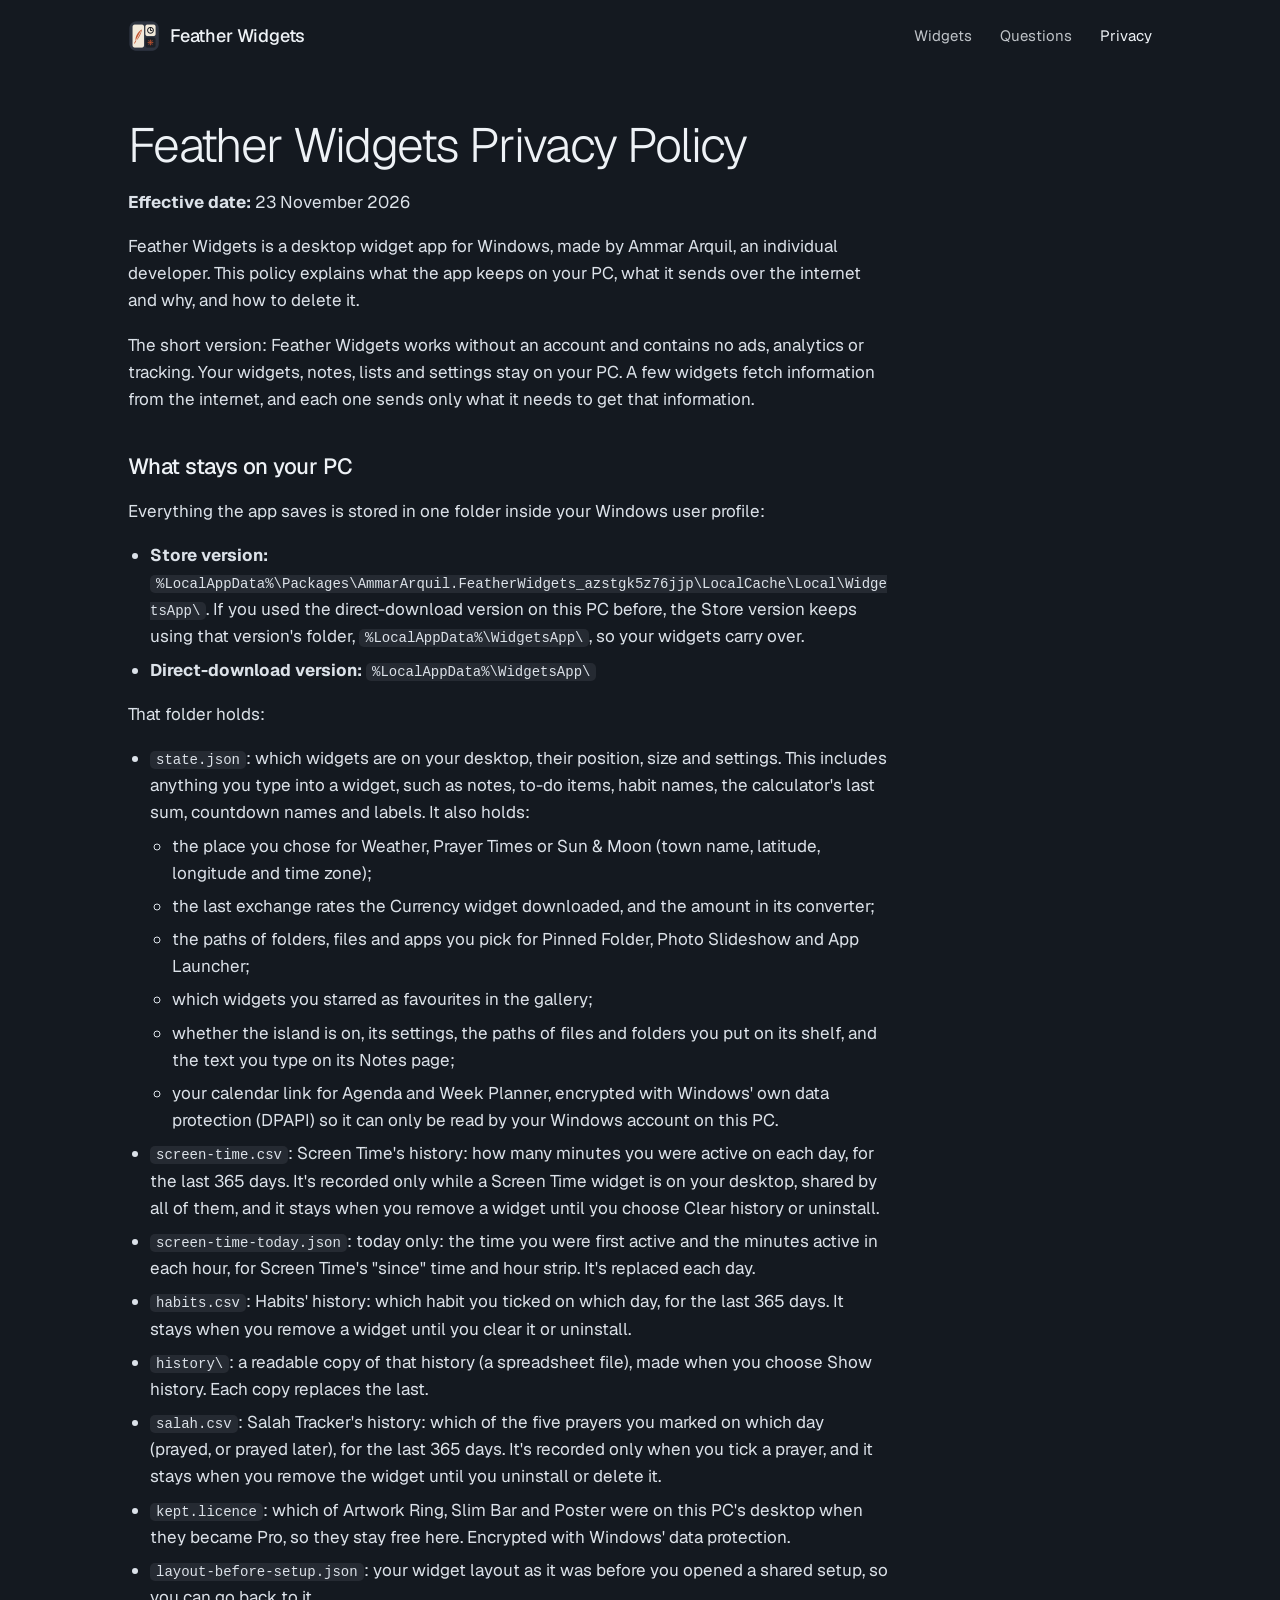
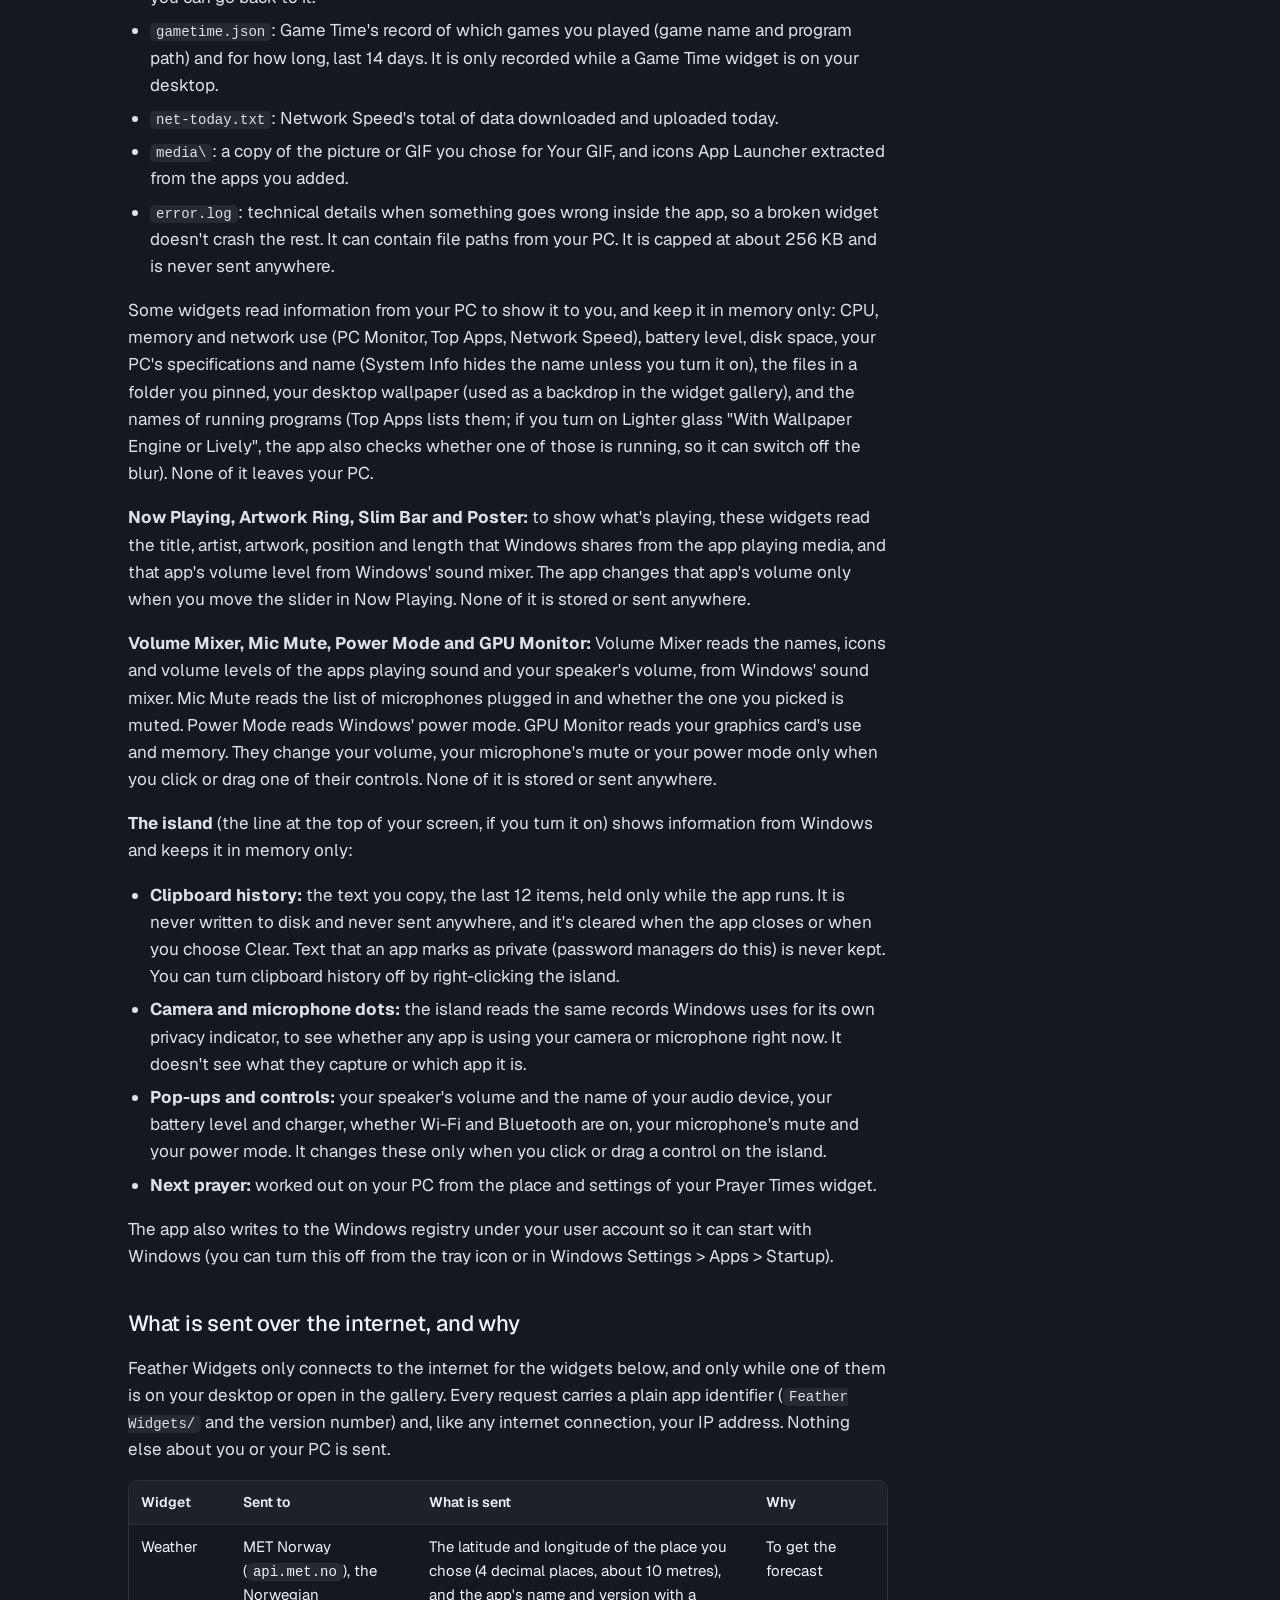
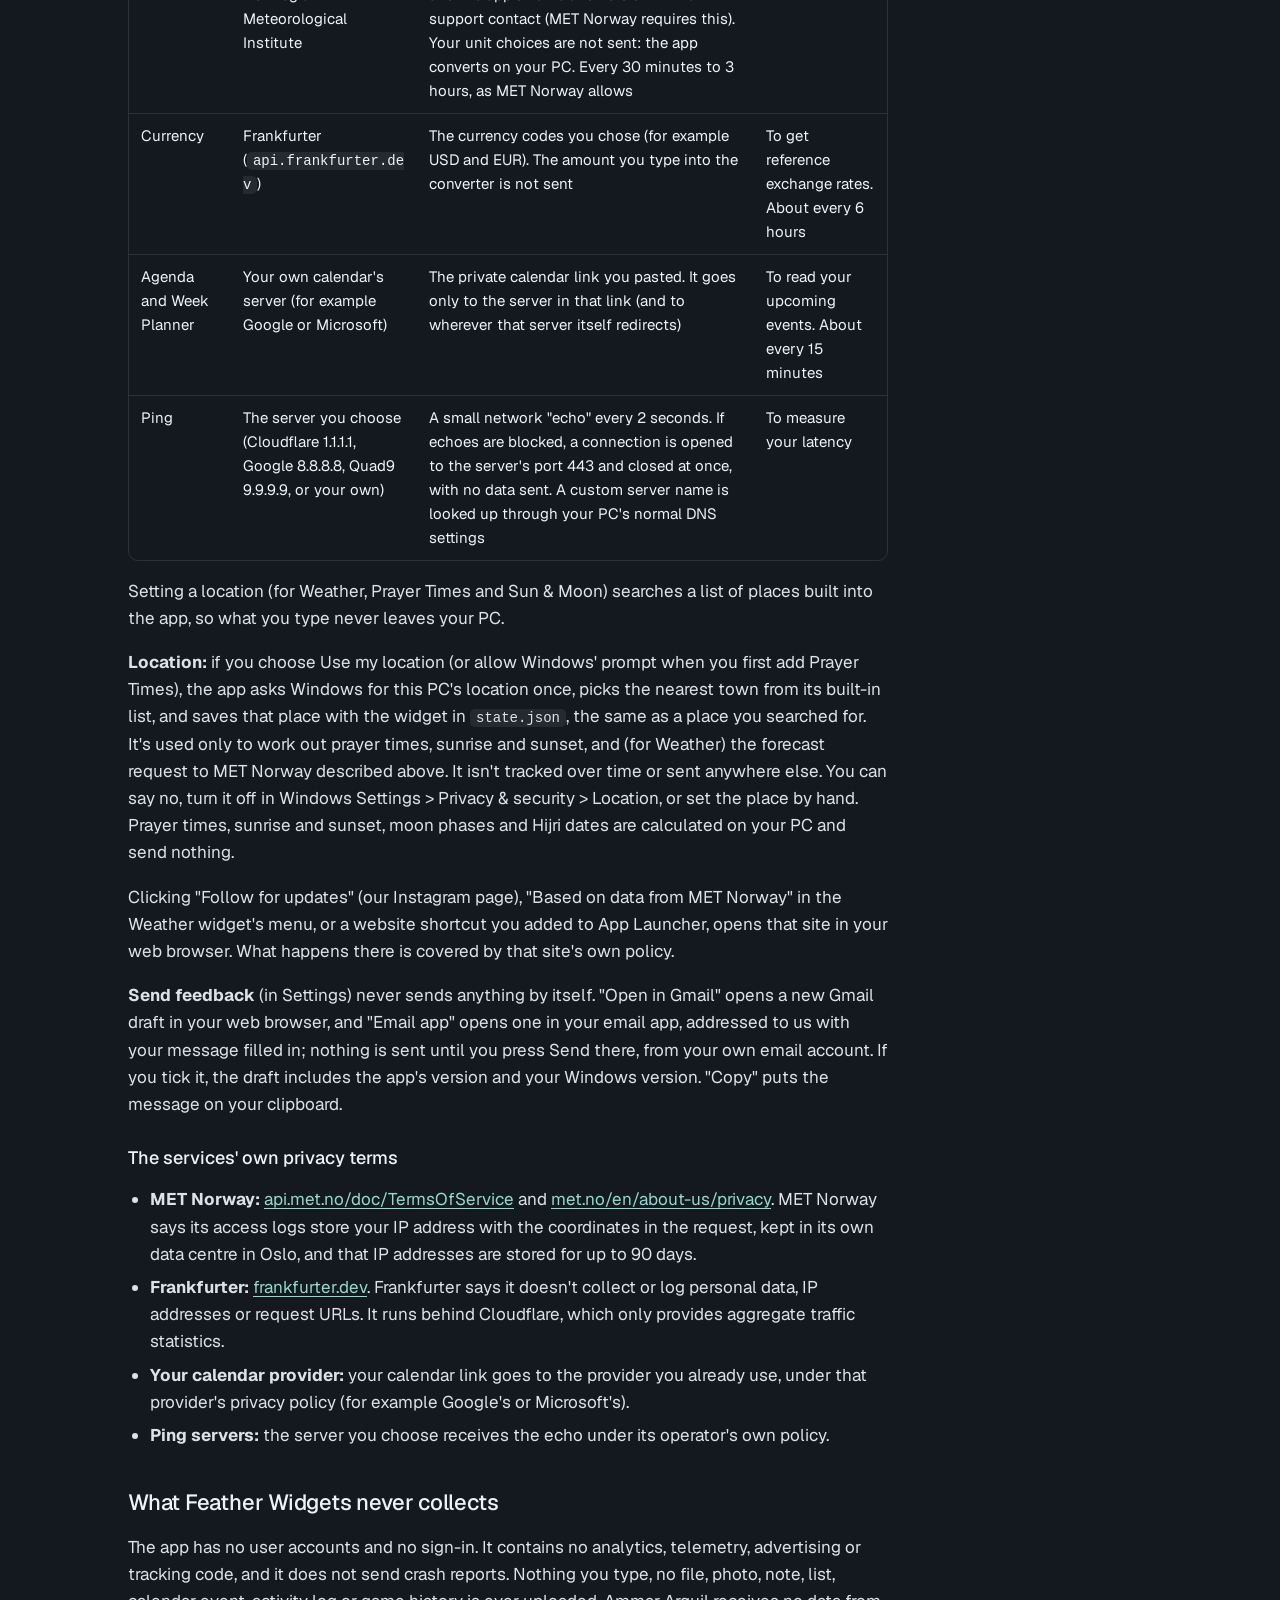
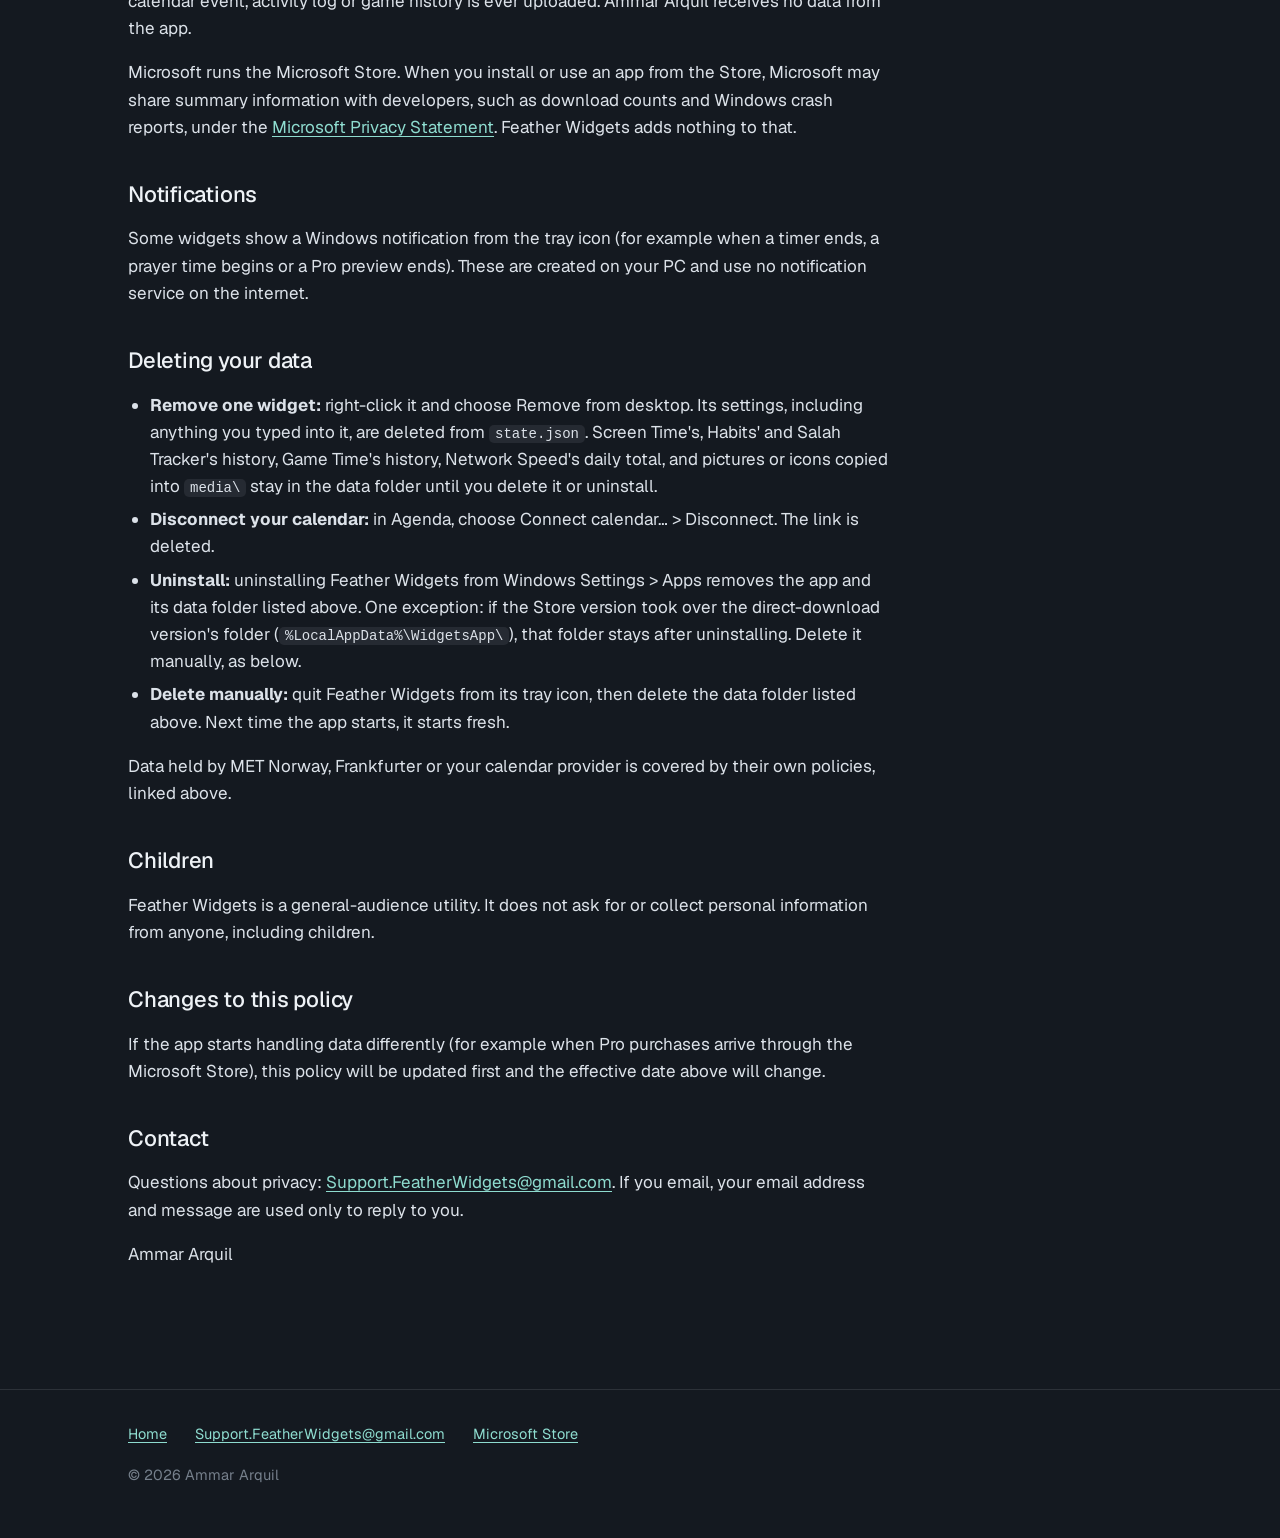
==== commit 48cc2ef2: "Privacy policy for 0.1.4 (effective 23 November 2026): the island, Salah Tracker history, kept.licen" ====
--- a/privacy/index.html
+++ b/privacy/index.html
@@ -21,20 +21,23 @@
 <div class="wrap">
   <main class="doc">
 <h1>Feather Widgets Privacy Policy</h1>
-<p><strong>Effective date:</strong> 17 November 2026</p>
+<p><strong>Effective date:</strong> 23 November 2026</p>
 <p>Feather Widgets is a desktop widget app for Windows, made by Ammar Arquil, an individual developer. This policy explains what the app keeps on your PC, what it sends over the internet and why, and how to delete it.</p>
 <p>The short version: Feather Widgets works without an account and contains no ads, analytics or tracking. Your widgets, notes, lists and settings stay on your PC. A few widgets fetch information from the internet, and each one sends only what it needs to get that information.</p>
 <h2>What stays on your PC</h2>
 <p>Everything the app saves is stored in one folder inside your Windows user profile:</p>
 <ul><li><strong>Store version:</strong> <code>%LocalAppData%\Packages\AmmarArquil.FeatherWidgets_azstgk5z76jjp\LocalCache\Local\WidgetsApp\</code>. If you used the direct-download version on this PC before, the Store version keeps using that version's folder, <code>%LocalAppData%\WidgetsApp\</code>, so your widgets carry over.</li><li><strong>Direct-download version:</strong> <code>%LocalAppData%\WidgetsApp\</code></li></ul>
 <p>That folder holds:</p>
-<ul><li><strong><code>state.json</code></strong>: which widgets are on your desktop, their position, size and settings. This includes anything you type into a widget, such as notes, to-do items, habit names, the calculator's last sum, countdown names and labels. It also holds:<ul><li>the place you chose for Weather, Prayer Times or Sun &amp; Moon (town name, latitude, longitude and time zone);</li><li>the last exchange rates the Currency widget downloaded, and the amount in its converter;</li><li>the paths of folders, files and apps you pick for Pinned Folder, Photo Slideshow and App Launcher;</li><li>which widgets you starred as favourites in the gallery;</li><li>your calendar link for Agenda, encrypted with Windows' own data protection (DPAPI) so it can only be read by your Windows account on this PC.</li></ul></li><li><strong><code>screen-time.csv</code></strong>: Screen Time's history: how many minutes you were active on each day, for the last 365 days. It's recorded only while a Screen Time widget is on your desktop, shared by all of them, and it stays when you remove a widget until you choose Clear history or uninstall.</li><li><strong><code>screen-time-today.json</code></strong>: today only: the time you were first active and the minutes active in each hour, for Screen Time's "since" time and hour strip. It's replaced each day.</li><li><strong><code>habits.csv</code></strong>: Habits' history: which habit you ticked on which day, for the last 365 days. It stays when you remove a widget until you clear it or uninstall.</li><li><strong><code>history\</code></strong>: a readable copy of that history (a spreadsheet file), made when you choose Show history. Each copy replaces the last.</li><li><strong><code>gametime.json</code></strong>: Game Time's record of which games you played (game name and program path) and for how long, last 14 days. It is only recorded while a Game Time widget is on your desktop.</li><li><strong><code>net-today.txt</code></strong>: Network Speed's total of data downloaded and uploaded today.</li><li><strong><code>media\</code></strong>: a copy of the picture or GIF you chose for Your GIF, and icons App Launcher extracted from the apps you added.</li><li><strong><code>error.log</code></strong>: technical details when something goes wrong inside the app, so a broken widget doesn't crash the rest. It can contain file paths from your PC. It is capped at about 256 KB and is never sent anywhere.</li></ul>
+<ul><li><strong><code>state.json</code></strong>: which widgets are on your desktop, their position, size and settings. This includes anything you type into a widget, such as notes, to-do items, habit names, the calculator's last sum, countdown names and labels. It also holds:<ul><li>the place you chose for Weather, Prayer Times or Sun &amp; Moon (town name, latitude, longitude and time zone);</li><li>the last exchange rates the Currency widget downloaded, and the amount in its converter;</li><li>the paths of folders, files and apps you pick for Pinned Folder, Photo Slideshow and App Launcher;</li><li>which widgets you starred as favourites in the gallery;</li><li>whether the island is on, its settings, the paths of files and folders you put on its shelf, and the text you type on its Notes page;</li><li>your calendar link for Agenda and Week Planner, encrypted with Windows' own data protection (DPAPI) so it can only be read by your Windows account on this PC.</li></ul></li><li><strong><code>screen-time.csv</code></strong>: Screen Time's history: how many minutes you were active on each day, for the last 365 days. It's recorded only while a Screen Time widget is on your desktop, shared by all of them, and it stays when you remove a widget until you choose Clear history or uninstall.</li><li><strong><code>screen-time-today.json</code></strong>: today only: the time you were first active and the minutes active in each hour, for Screen Time's "since" time and hour strip. It's replaced each day.</li><li><strong><code>habits.csv</code></strong>: Habits' history: which habit you ticked on which day, for the last 365 days. It stays when you remove a widget until you clear it or uninstall.</li><li><strong><code>history\</code></strong>: a readable copy of that history (a spreadsheet file), made when you choose Show history. Each copy replaces the last.</li><li><strong><code>salah.csv</code></strong>: Salah Tracker's history: which of the five prayers you marked on which day (prayed, or prayed later), for the last 365 days. It's recorded only when you tick a prayer, and it stays when you remove the widget until you uninstall or delete it.</li><li><strong><code>kept.licence</code></strong>: which of Artwork Ring, Slim Bar and Poster were on this PC's desktop when they became Pro, so they stay free here. Encrypted with Windows' data protection.</li><li><strong><code>layout-before-setup.json</code></strong>: your widget layout as it was before you opened a shared setup, so you can go back to it.</li><li><strong><code>gametime.json</code></strong>: Game Time's record of which games you played (game name and program path) and for how long, last 14 days. It is only recorded while a Game Time widget is on your desktop.</li><li><strong><code>net-today.txt</code></strong>: Network Speed's total of data downloaded and uploaded today.</li><li><strong><code>media\</code></strong>: a copy of the picture or GIF you chose for Your GIF, and icons App Launcher extracted from the apps you added.</li><li><strong><code>error.log</code></strong>: technical details when something goes wrong inside the app, so a broken widget doesn't crash the rest. It can contain file paths from your PC. It is capped at about 256 KB and is never sent anywhere.</li></ul>
 <p>Some widgets read information from your PC to show it to you, and keep it in memory only: CPU, memory and network use (PC Monitor, Top Apps, Network Speed), battery level, disk space, your PC's specifications and name (System Info hides the name unless you turn it on), the files in a folder you pinned, your desktop wallpaper (used as a backdrop in the widget gallery), and the names of running programs (Top Apps lists them; if you turn on Lighter glass "With Wallpaper Engine or Lively", the app also checks whether one of those is running, so it can switch off the blur). None of it leaves your PC.</p>
 <p><strong>Now Playing, Artwork Ring, Slim Bar and Poster:</strong> to show what's playing, these widgets read the title, artist, artwork, position and length that Windows shares from the app playing media, and that app's volume level from Windows' sound mixer. The app changes that app's volume only when you move the slider in Now Playing. None of it is stored or sent anywhere.</p>
+<p><strong>Volume Mixer, Mic Mute, Power Mode and GPU Monitor:</strong> Volume Mixer reads the names, icons and volume levels of the apps playing sound and your speaker's volume, from Windows' sound mixer. Mic Mute reads the list of microphones plugged in and whether the one you picked is muted. Power Mode reads Windows' power mode. GPU Monitor reads your graphics card's use and memory. They change your volume, your microphone's mute or your power mode only when you click or drag one of their controls. None of it is stored or sent anywhere.</p>
+<p><strong>The island</strong> (the line at the top of your screen, if you turn it on) shows information from Windows and keeps it in memory only:</p>
+<ul><li><strong>Clipboard history:</strong> the text you copy, the last 12 items, held only while the app runs. It is never written to disk and never sent anywhere, and it's cleared when the app closes or when you choose Clear. Text that an app marks as private (password managers do this) is never kept. You can turn clipboard history off by right-clicking the island.</li><li><strong>Camera and microphone dots:</strong> the island reads the same records Windows uses for its own privacy indicator, to see whether any app is using your camera or microphone right now. It doesn't see what they capture or which app it is.</li><li><strong>Pop-ups and controls:</strong> your speaker's volume and the name of your audio device, your battery level and charger, whether Wi-Fi and Bluetooth are on, your microphone's mute and your power mode. It changes these only when you click or drag a control on the island.</li><li><strong>Next prayer:</strong> worked out on your PC from the place and settings of your Prayer Times widget.</li></ul>
 <p>The app also writes to the Windows registry under your user account so it can start with Windows (you can turn this off from the tray icon or in Windows Settings &gt; Apps &gt; Startup).</p>
 <h2>What is sent over the internet, and why</h2>
 <p>Feather Widgets only connects to the internet for the widgets below, and only while one of them is on your desktop or open in the gallery. Every request carries a plain app identifier (<code>Feather Widgets/</code> and the version number) and, like any internet connection, your IP address. Nothing else about you or your PC is sent.</p>
-<div class="table"><table><thead><tr><th>Widget</th><th>Sent to</th><th>What is sent</th><th>Why</th></tr></thead><tbody><tr><td>Weather</td><td>MET Norway (<code>api.met.no</code>), the Norwegian Meteorological Institute</td><td>The latitude and longitude of the place you chose (4 decimal places, about 10 metres), and the app's name and version with a support contact (MET Norway requires this). Your unit choices are not sent: the app converts on your PC. Every 30 minutes to 3 hours, as MET Norway allows</td><td>To get the forecast</td></tr><tr><td>Currency</td><td>Frankfurter (<code>api.frankfurter.dev</code>)</td><td>The currency codes you chose (for example USD and EUR). The amount you type into the converter is not sent</td><td>To get reference exchange rates. About every 6 hours</td></tr><tr><td>Agenda</td><td>Your own calendar's server (for example Google or Microsoft)</td><td>The private calendar link you pasted. It goes only to the server in that link (and to wherever that server itself redirects)</td><td>To read your upcoming events. About every 15 minutes</td></tr><tr><td>Ping</td><td>The server you choose (Cloudflare 1.1.1.1, Google 8.8.8.8, Quad9 9.9.9.9, or your own)</td><td>A small network "echo" every 2 seconds. If echoes are blocked, a connection is opened to the server's port 443 and closed at once, with no data sent. A custom server name is looked up through your PC's normal DNS settings</td><td>To measure your latency</td></tr></tbody></table></div>
+<div class="table"><table><thead><tr><th>Widget</th><th>Sent to</th><th>What is sent</th><th>Why</th></tr></thead><tbody><tr><td>Weather</td><td>MET Norway (<code>api.met.no</code>), the Norwegian Meteorological Institute</td><td>The latitude and longitude of the place you chose (4 decimal places, about 10 metres), and the app's name and version with a support contact (MET Norway requires this). Your unit choices are not sent: the app converts on your PC. Every 30 minutes to 3 hours, as MET Norway allows</td><td>To get the forecast</td></tr><tr><td>Currency</td><td>Frankfurter (<code>api.frankfurter.dev</code>)</td><td>The currency codes you chose (for example USD and EUR). The amount you type into the converter is not sent</td><td>To get reference exchange rates. About every 6 hours</td></tr><tr><td>Agenda and Week Planner</td><td>Your own calendar's server (for example Google or Microsoft)</td><td>The private calendar link you pasted. It goes only to the server in that link (and to wherever that server itself redirects)</td><td>To read your upcoming events. About every 15 minutes</td></tr><tr><td>Ping</td><td>The server you choose (Cloudflare 1.1.1.1, Google 8.8.8.8, Quad9 9.9.9.9, or your own)</td><td>A small network "echo" every 2 seconds. If echoes are blocked, a connection is opened to the server's port 443 and closed at once, with no data sent. A custom server name is looked up through your PC's normal DNS settings</td><td>To measure your latency</td></tr></tbody></table></div>
 <p>Setting a location (for Weather, Prayer Times and Sun &amp; Moon) searches a list of places built into the app, so what you type never leaves your PC.</p>
 <p><strong>Location:</strong> if you choose Use my location (or allow Windows' prompt when you first add Prayer Times), the app asks Windows for this PC's location once, picks the nearest town from its built-in list, and saves that place with the widget in <code>state.json</code>, the same as a place you searched for. It's used only to work out prayer times, sunrise and sunset, and (for Weather) the forecast request to MET Norway described above. It isn't tracked over time or sent anywhere else. You can say no, turn it off in Windows Settings &gt; Privacy &amp; security &gt; Location, or set the place by hand. Prayer times, sunrise and sunset, moon phases and Hijri dates are calculated on your PC and send nothing.</p>
 <p>Clicking "Follow for updates" (our Instagram page), "Based on data from MET Norway" in the Weather widget's menu, or a website shortcut you added to App Launcher, opens that site in your web browser. What happens there is covered by that site's own policy.</p>
@@ -47,7 +50,7 @@
 <h2>Notifications</h2>
 <p>Some widgets show a Windows notification from the tray icon (for example when a timer ends, a prayer time begins or a Pro preview ends). These are created on your PC and use no notification service on the internet.</p>
 <h2>Deleting your data</h2>
-<ul><li><strong>Remove one widget:</strong> right-click it and choose Remove from desktop. Its settings, including anything you typed into it, are deleted from <code>state.json</code>. Screen Time's and Habits' history, Game Time's history, Network Speed's daily total, and pictures or icons copied into <code>media\</code> stay in the data folder until you delete it or uninstall.</li><li><strong>Disconnect your calendar:</strong> in Agenda, choose Connect calendar… &gt; Disconnect. The link is deleted.</li><li><strong>Uninstall:</strong> uninstalling Feather Widgets from Windows Settings &gt; Apps removes the app and its data folder listed above. One exception: if the Store version took over the direct-download version's folder (<code>%LocalAppData%\WidgetsApp\</code>), that folder stays after uninstalling. Delete it manually, as below.</li><li><strong>Delete manually:</strong> quit Feather Widgets from its tray icon, then delete the data folder listed above. Next time the app starts, it starts fresh.</li></ul>
+<ul><li><strong>Remove one widget:</strong> right-click it and choose Remove from desktop. Its settings, including anything you typed into it, are deleted from <code>state.json</code>. Screen Time's, Habits' and Salah Tracker's history, Game Time's history, Network Speed's daily total, and pictures or icons copied into <code>media\</code> stay in the data folder until you delete it or uninstall.</li><li><strong>Disconnect your calendar:</strong> in Agenda, choose Connect calendar… &gt; Disconnect. The link is deleted.</li><li><strong>Uninstall:</strong> uninstalling Feather Widgets from Windows Settings &gt; Apps removes the app and its data folder listed above. One exception: if the Store version took over the direct-download version's folder (<code>%LocalAppData%\WidgetsApp\</code>), that folder stays after uninstalling. Delete it manually, as below.</li><li><strong>Delete manually:</strong> quit Feather Widgets from its tray icon, then delete the data folder listed above. Next time the app starts, it starts fresh.</li></ul>
 <p>Data held by MET Norway, Frankfurter or your calendar provider is covered by their own policies, linked above.</p>
 <h2>Children</h2>
 <p>Feather Widgets is a general-audience utility. It does not ask for or collect personal information from anyone, including children.</p>
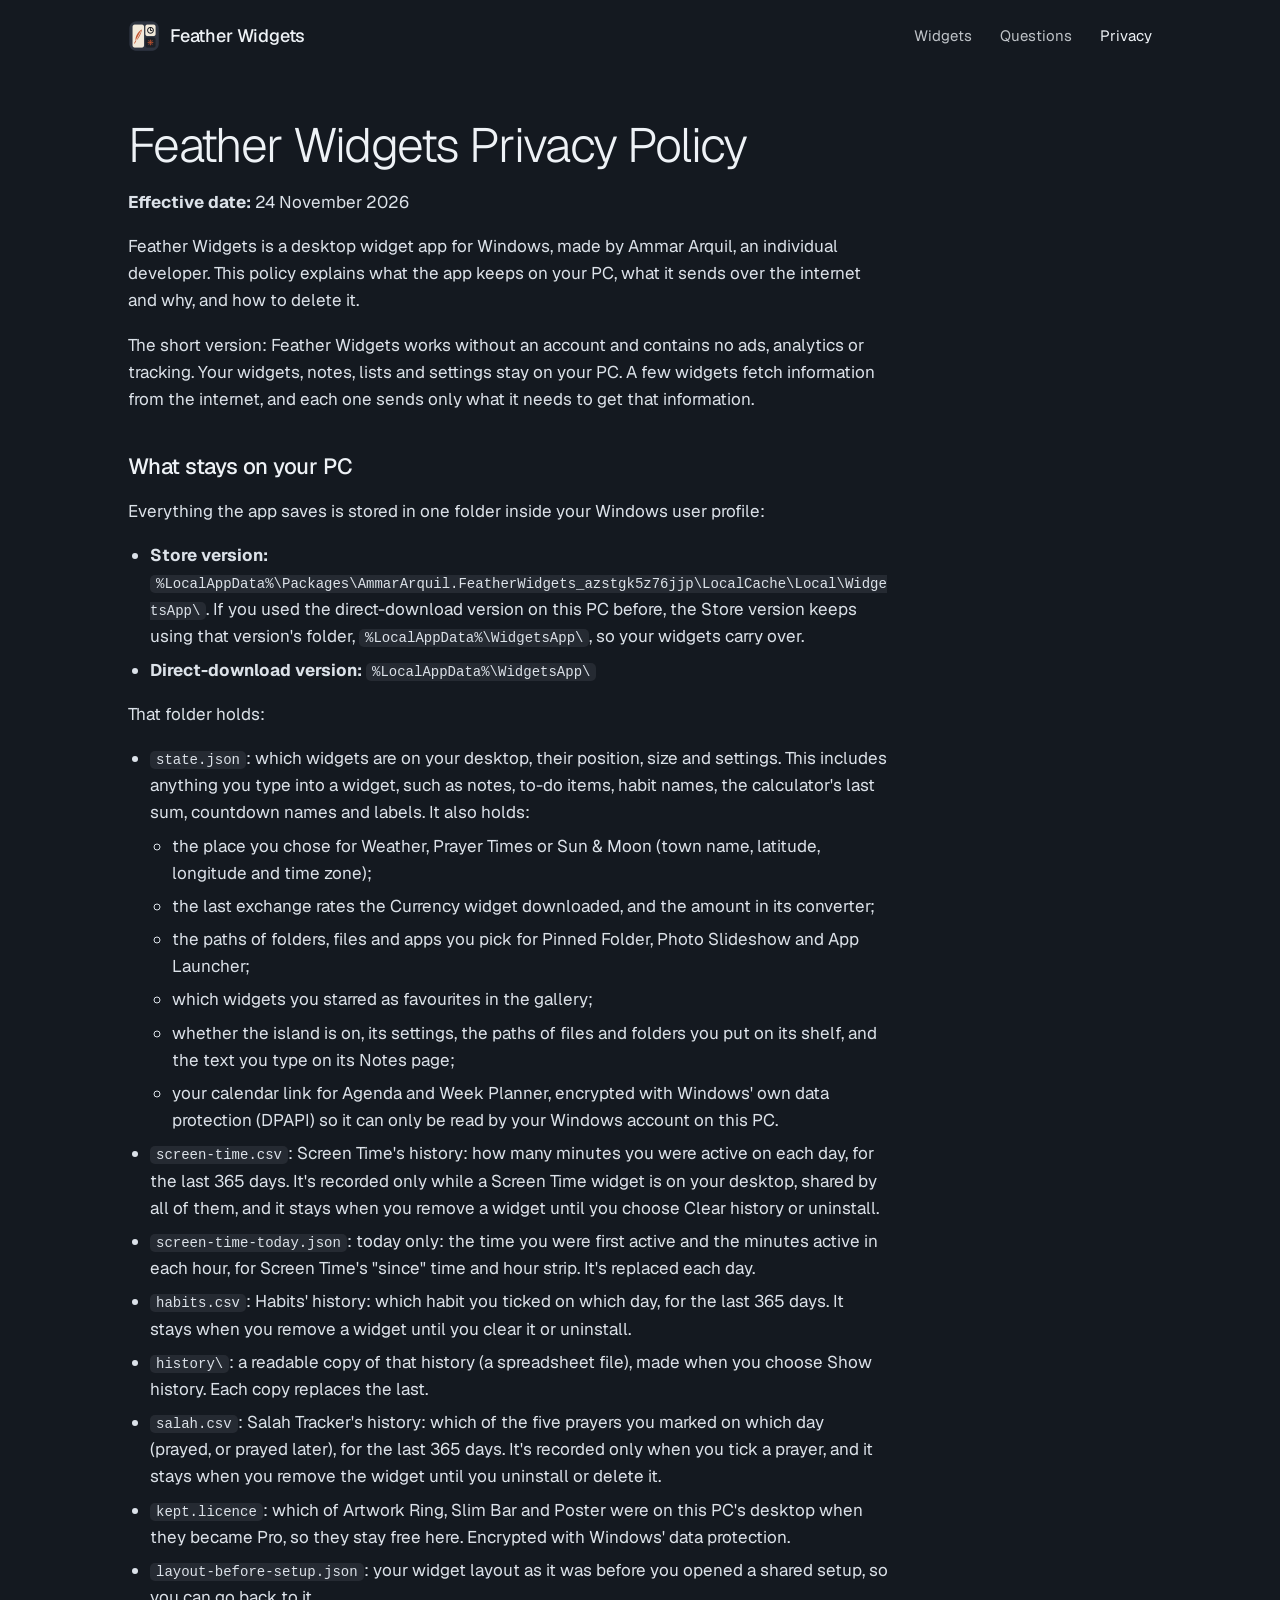
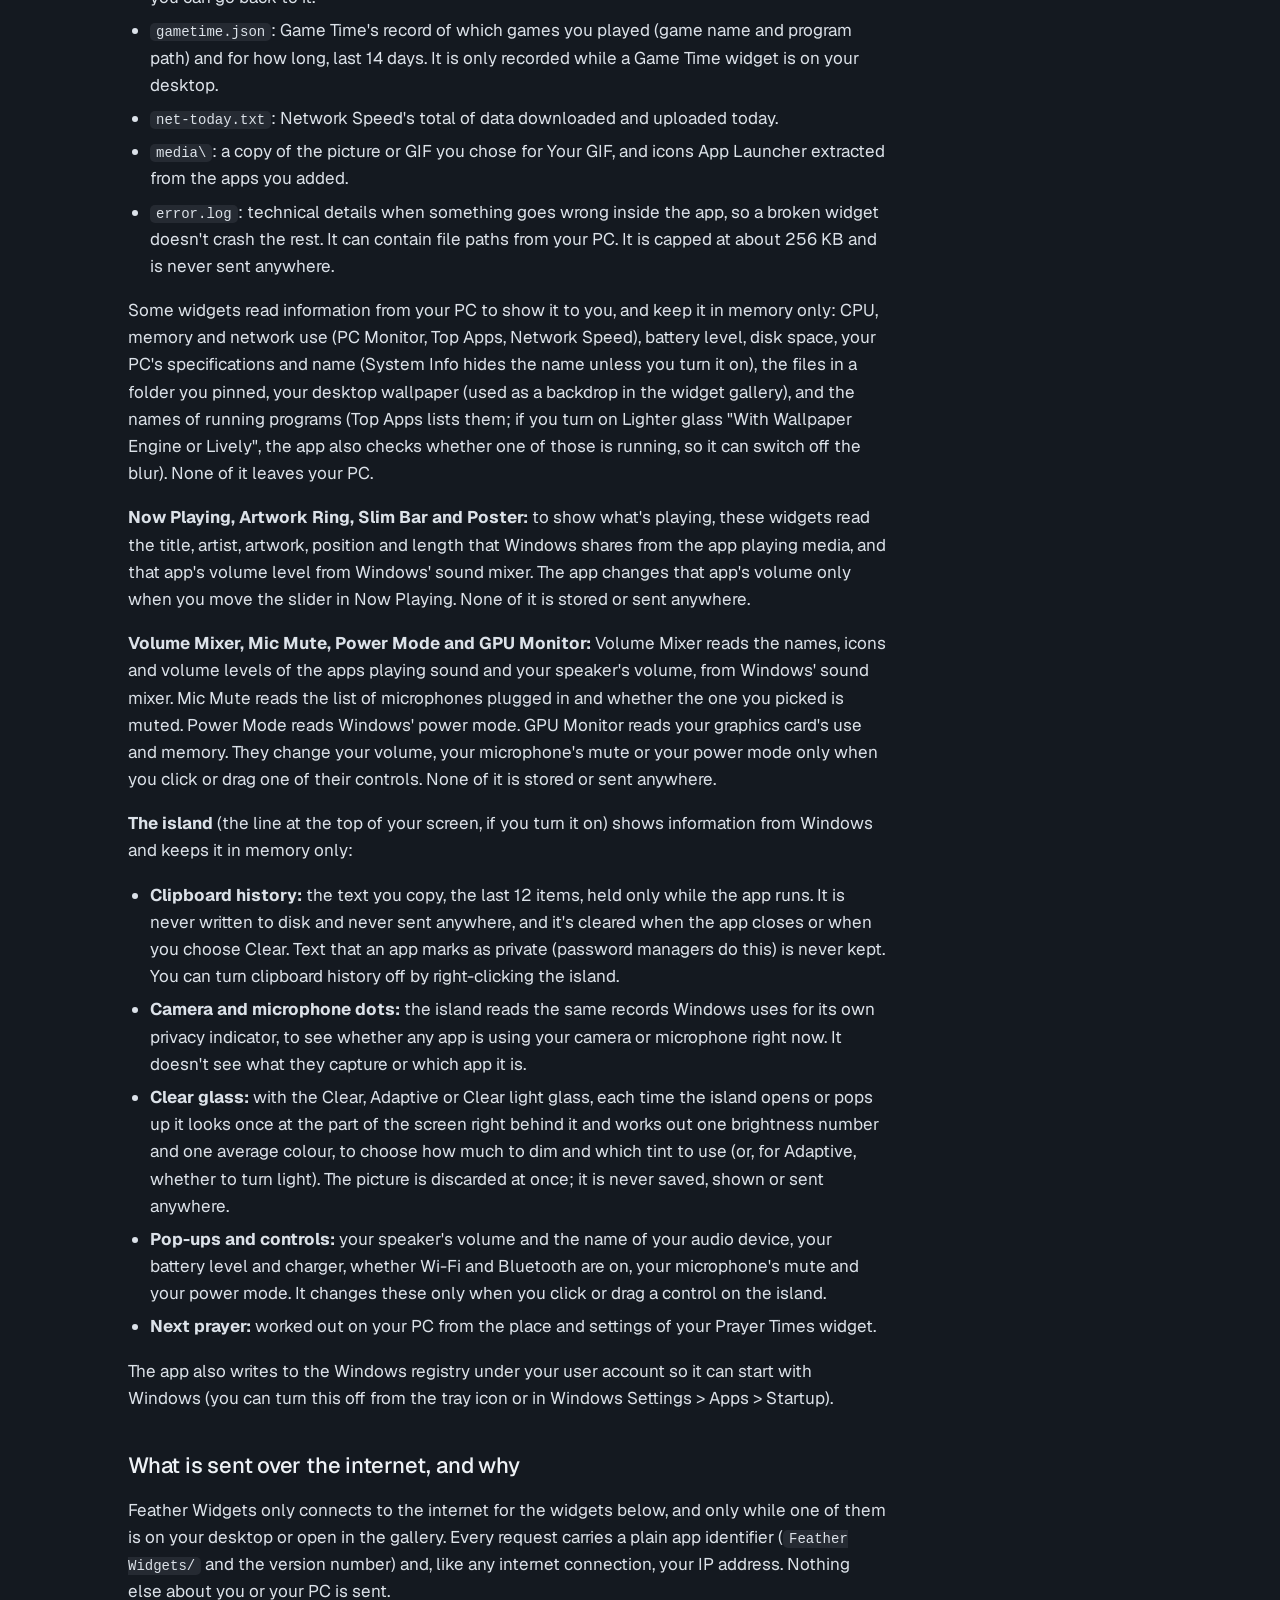
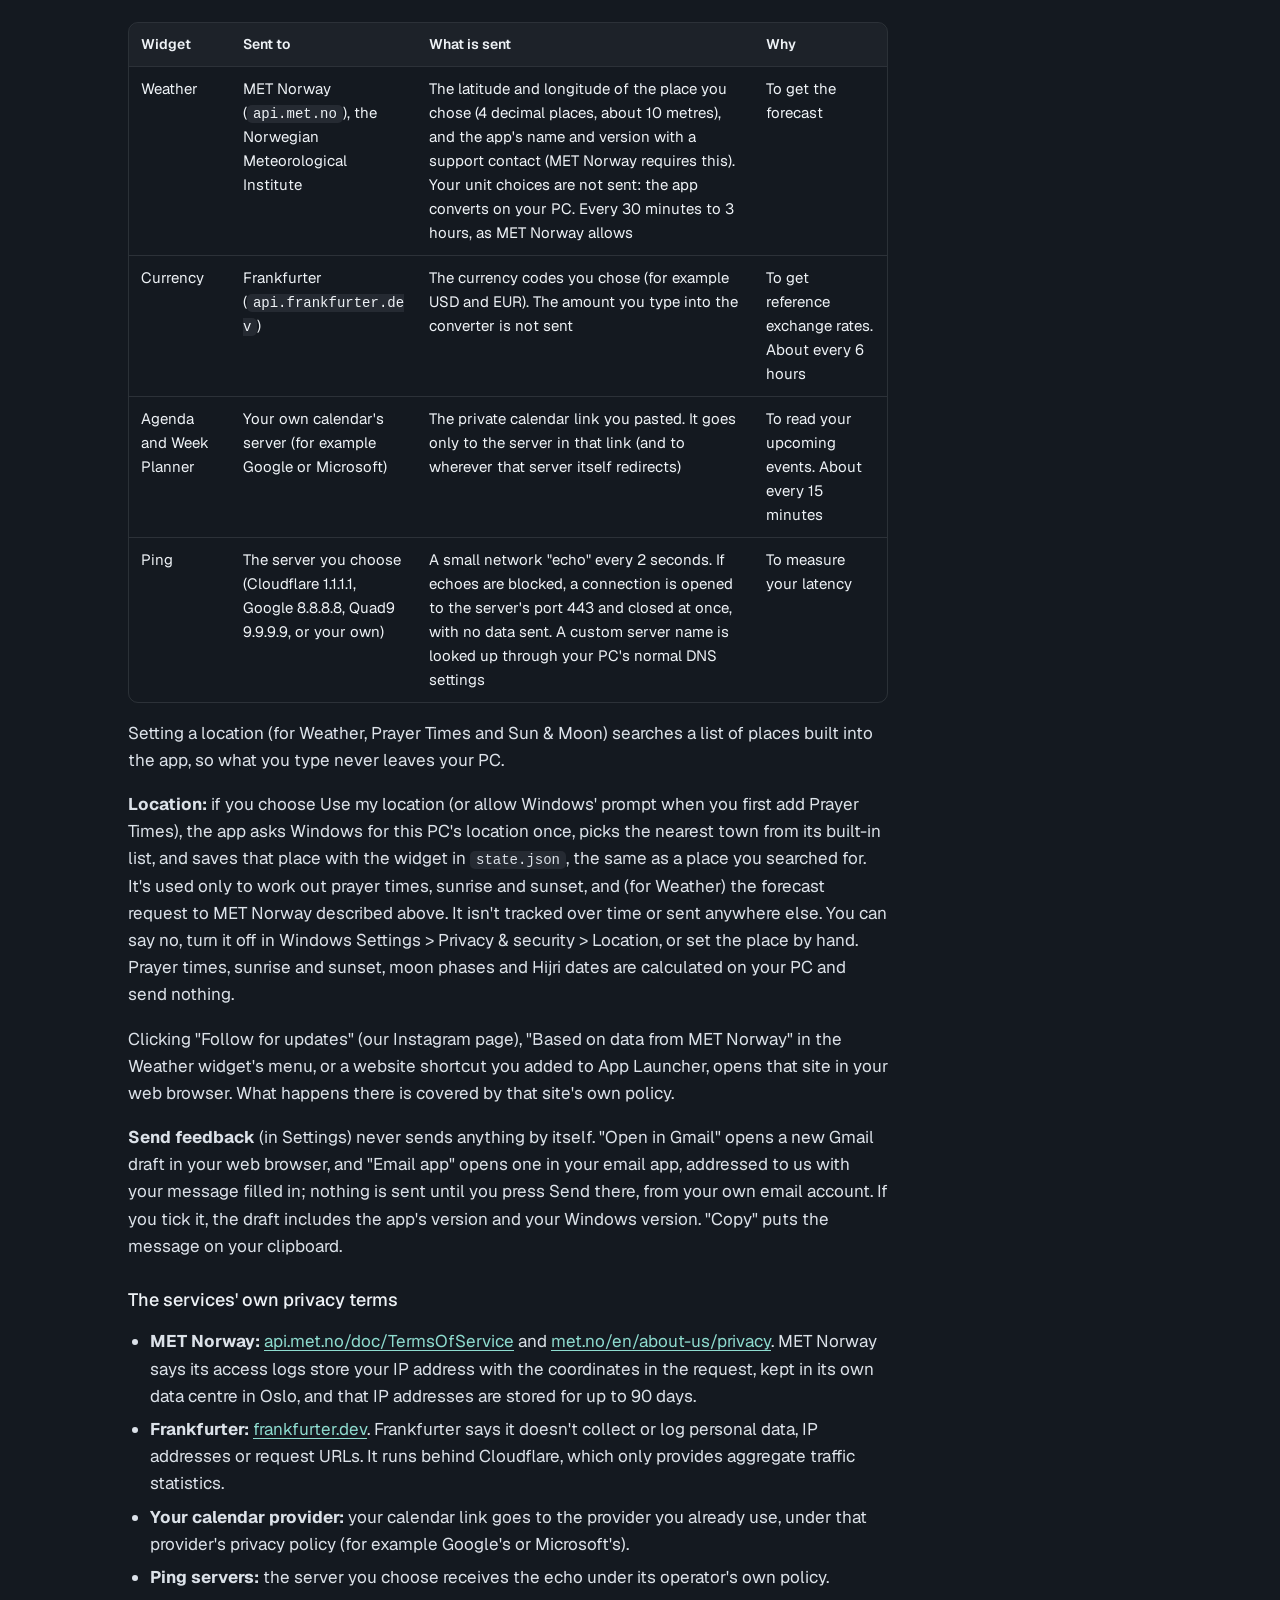
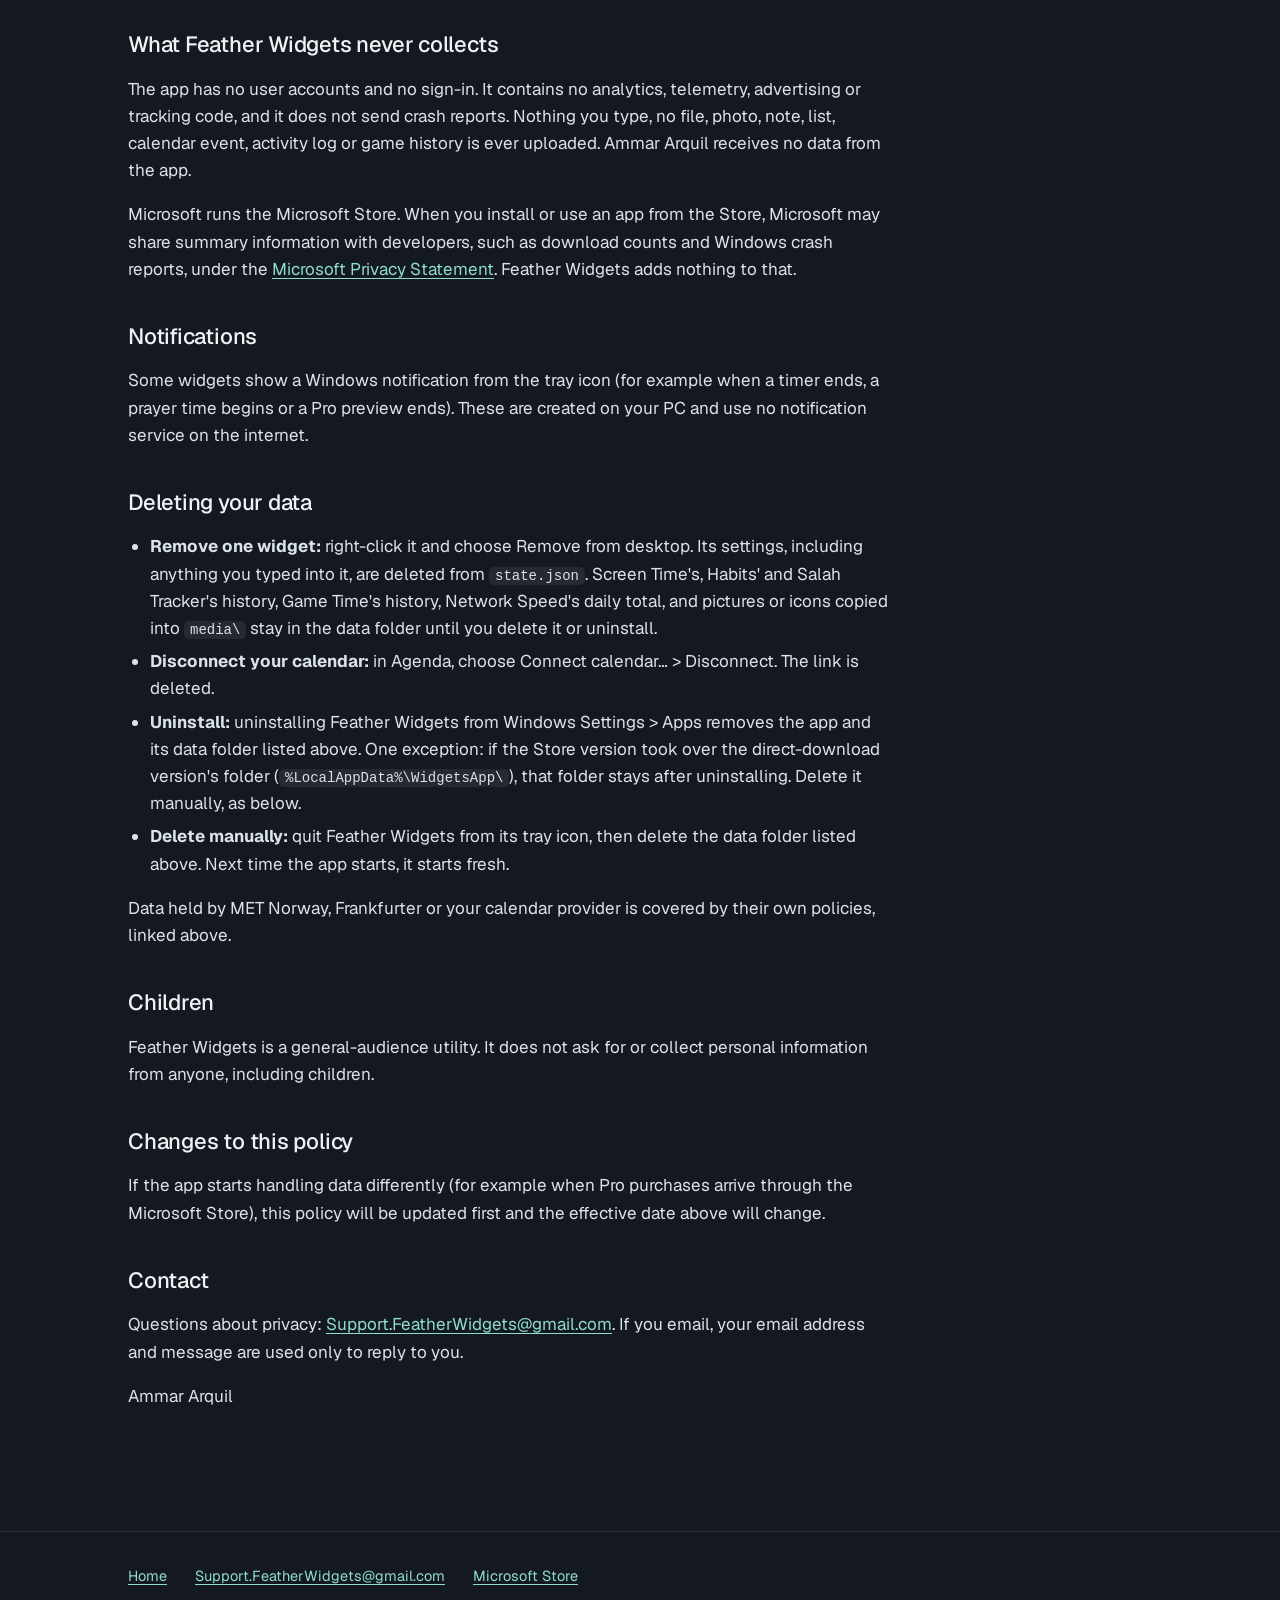
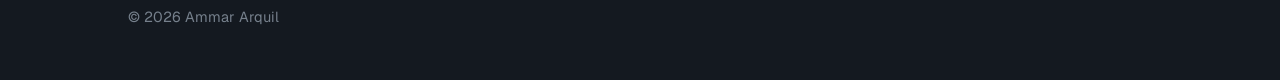
==== commit ce1bfb98: "Privacy policy for 0.1.6 (effective 24 November 2026): the island's Clear glasses read the screen be" ====
--- a/privacy/index.html
+++ b/privacy/index.html
@@ -21,7 +21,7 @@
 <div class="wrap">
   <main class="doc">
 <h1>Feather Widgets Privacy Policy</h1>
-<p><strong>Effective date:</strong> 23 November 2026</p>
+<p><strong>Effective date:</strong> 24 November 2026</p>
 <p>Feather Widgets is a desktop widget app for Windows, made by Ammar Arquil, an individual developer. This policy explains what the app keeps on your PC, what it sends over the internet and why, and how to delete it.</p>
 <p>The short version: Feather Widgets works without an account and contains no ads, analytics or tracking. Your widgets, notes, lists and settings stay on your PC. A few widgets fetch information from the internet, and each one sends only what it needs to get that information.</p>
 <h2>What stays on your PC</h2>
@@ -33,7 +33,7 @@
 <p><strong>Now Playing, Artwork Ring, Slim Bar and Poster:</strong> to show what's playing, these widgets read the title, artist, artwork, position and length that Windows shares from the app playing media, and that app's volume level from Windows' sound mixer. The app changes that app's volume only when you move the slider in Now Playing. None of it is stored or sent anywhere.</p>
 <p><strong>Volume Mixer, Mic Mute, Power Mode and GPU Monitor:</strong> Volume Mixer reads the names, icons and volume levels of the apps playing sound and your speaker's volume, from Windows' sound mixer. Mic Mute reads the list of microphones plugged in and whether the one you picked is muted. Power Mode reads Windows' power mode. GPU Monitor reads your graphics card's use and memory. They change your volume, your microphone's mute or your power mode only when you click or drag one of their controls. None of it is stored or sent anywhere.</p>
 <p><strong>The island</strong> (the line at the top of your screen, if you turn it on) shows information from Windows and keeps it in memory only:</p>
-<ul><li><strong>Clipboard history:</strong> the text you copy, the last 12 items, held only while the app runs. It is never written to disk and never sent anywhere, and it's cleared when the app closes or when you choose Clear. Text that an app marks as private (password managers do this) is never kept. You can turn clipboard history off by right-clicking the island.</li><li><strong>Camera and microphone dots:</strong> the island reads the same records Windows uses for its own privacy indicator, to see whether any app is using your camera or microphone right now. It doesn't see what they capture or which app it is.</li><li><strong>Pop-ups and controls:</strong> your speaker's volume and the name of your audio device, your battery level and charger, whether Wi-Fi and Bluetooth are on, your microphone's mute and your power mode. It changes these only when you click or drag a control on the island.</li><li><strong>Next prayer:</strong> worked out on your PC from the place and settings of your Prayer Times widget.</li></ul>
+<ul><li><strong>Clipboard history:</strong> the text you copy, the last 12 items, held only while the app runs. It is never written to disk and never sent anywhere, and it's cleared when the app closes or when you choose Clear. Text that an app marks as private (password managers do this) is never kept. You can turn clipboard history off by right-clicking the island.</li><li><strong>Camera and microphone dots:</strong> the island reads the same records Windows uses for its own privacy indicator, to see whether any app is using your camera or microphone right now. It doesn't see what they capture or which app it is.</li><li><strong>Clear glass:</strong> with the Clear, Adaptive or Clear light glass, each time the island opens or pops up it looks once at the part of the screen right behind it and works out one brightness number and one average colour, to choose how much to dim and which tint to use (or, for Adaptive, whether to turn light). The picture is discarded at once; it is never saved, shown or sent anywhere.</li><li><strong>Pop-ups and controls:</strong> your speaker's volume and the name of your audio device, your battery level and charger, whether Wi-Fi and Bluetooth are on, your microphone's mute and your power mode. It changes these only when you click or drag a control on the island.</li><li><strong>Next prayer:</strong> worked out on your PC from the place and settings of your Prayer Times widget.</li></ul>
 <p>The app also writes to the Windows registry under your user account so it can start with Windows (you can turn this off from the tray icon or in Windows Settings &gt; Apps &gt; Startup).</p>
 <h2>What is sent over the internet, and why</h2>
 <p>Feather Widgets only connects to the internet for the widgets below, and only while one of them is on your desktop or open in the gallery. Every request carries a plain app identifier (<code>Feather Widgets/</code> and the version number) and, like any internet connection, your IP address. Nothing else about you or your PC is sent.</p>
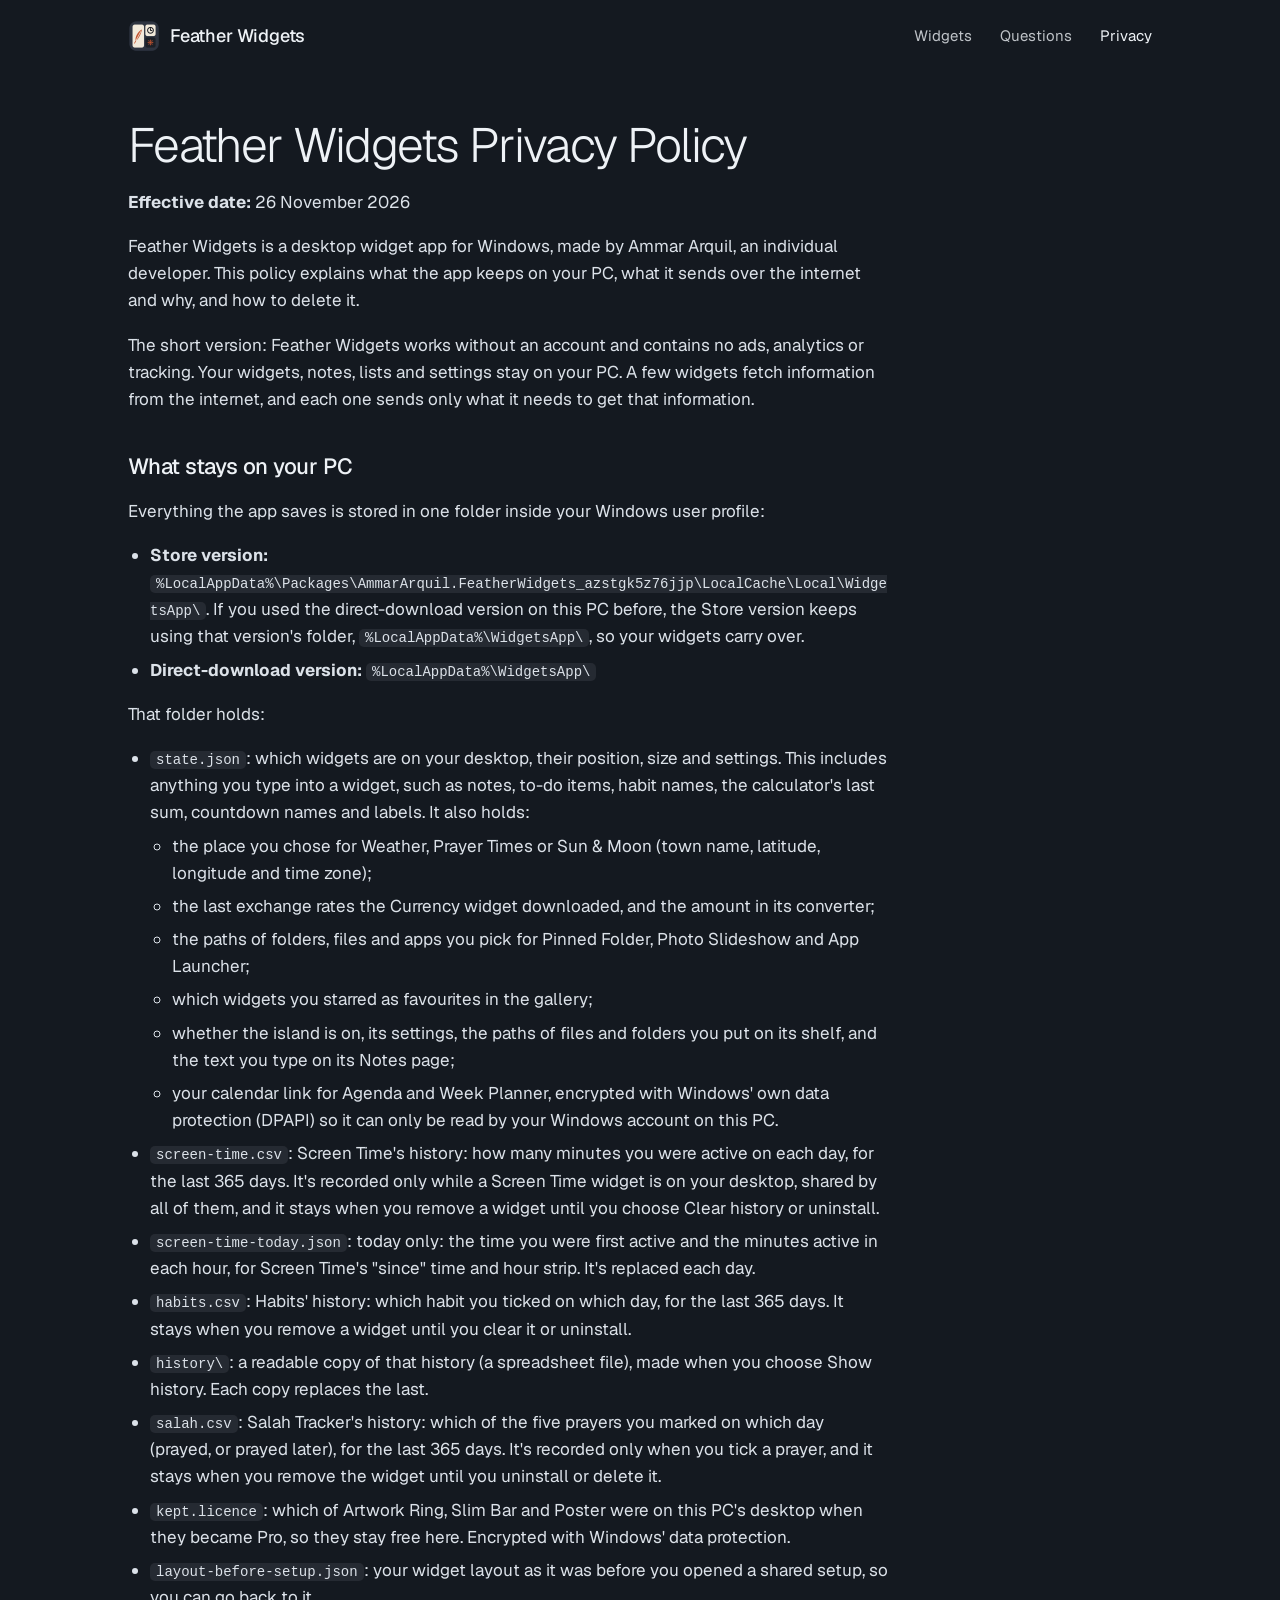
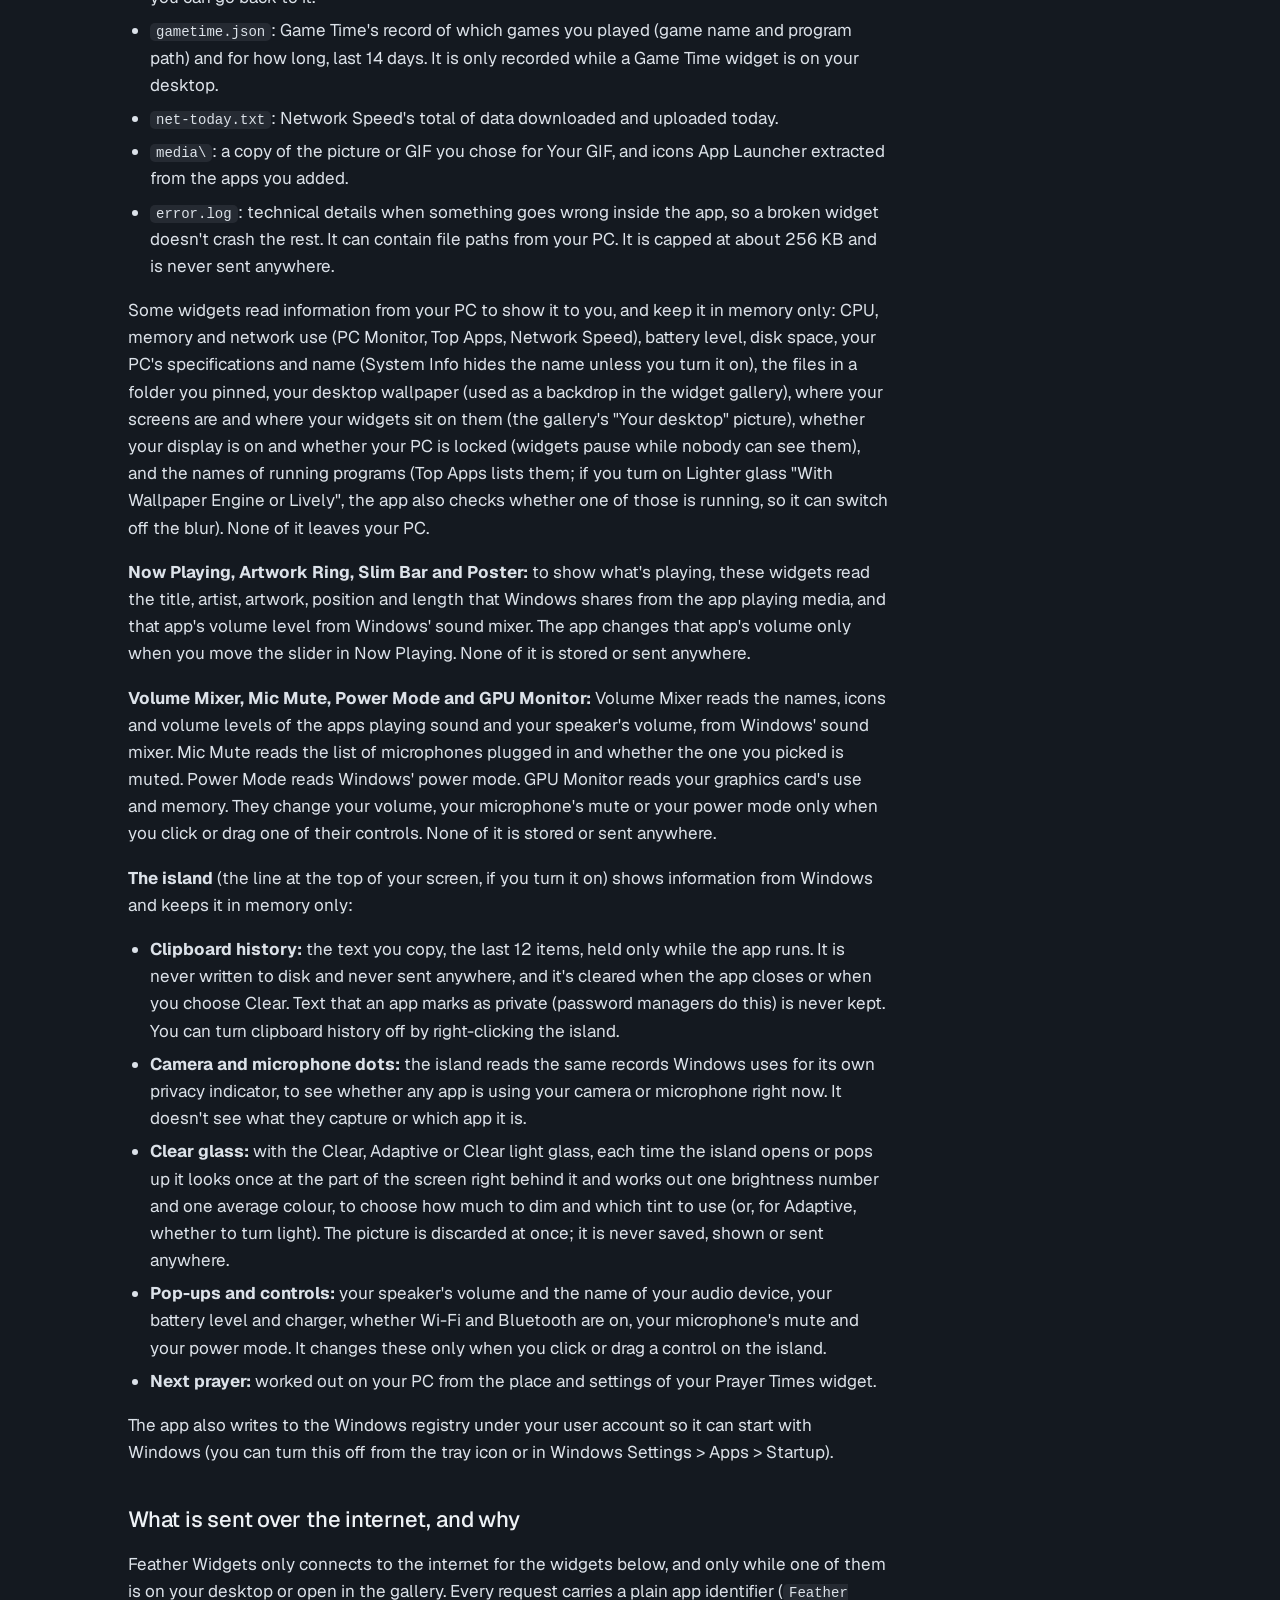
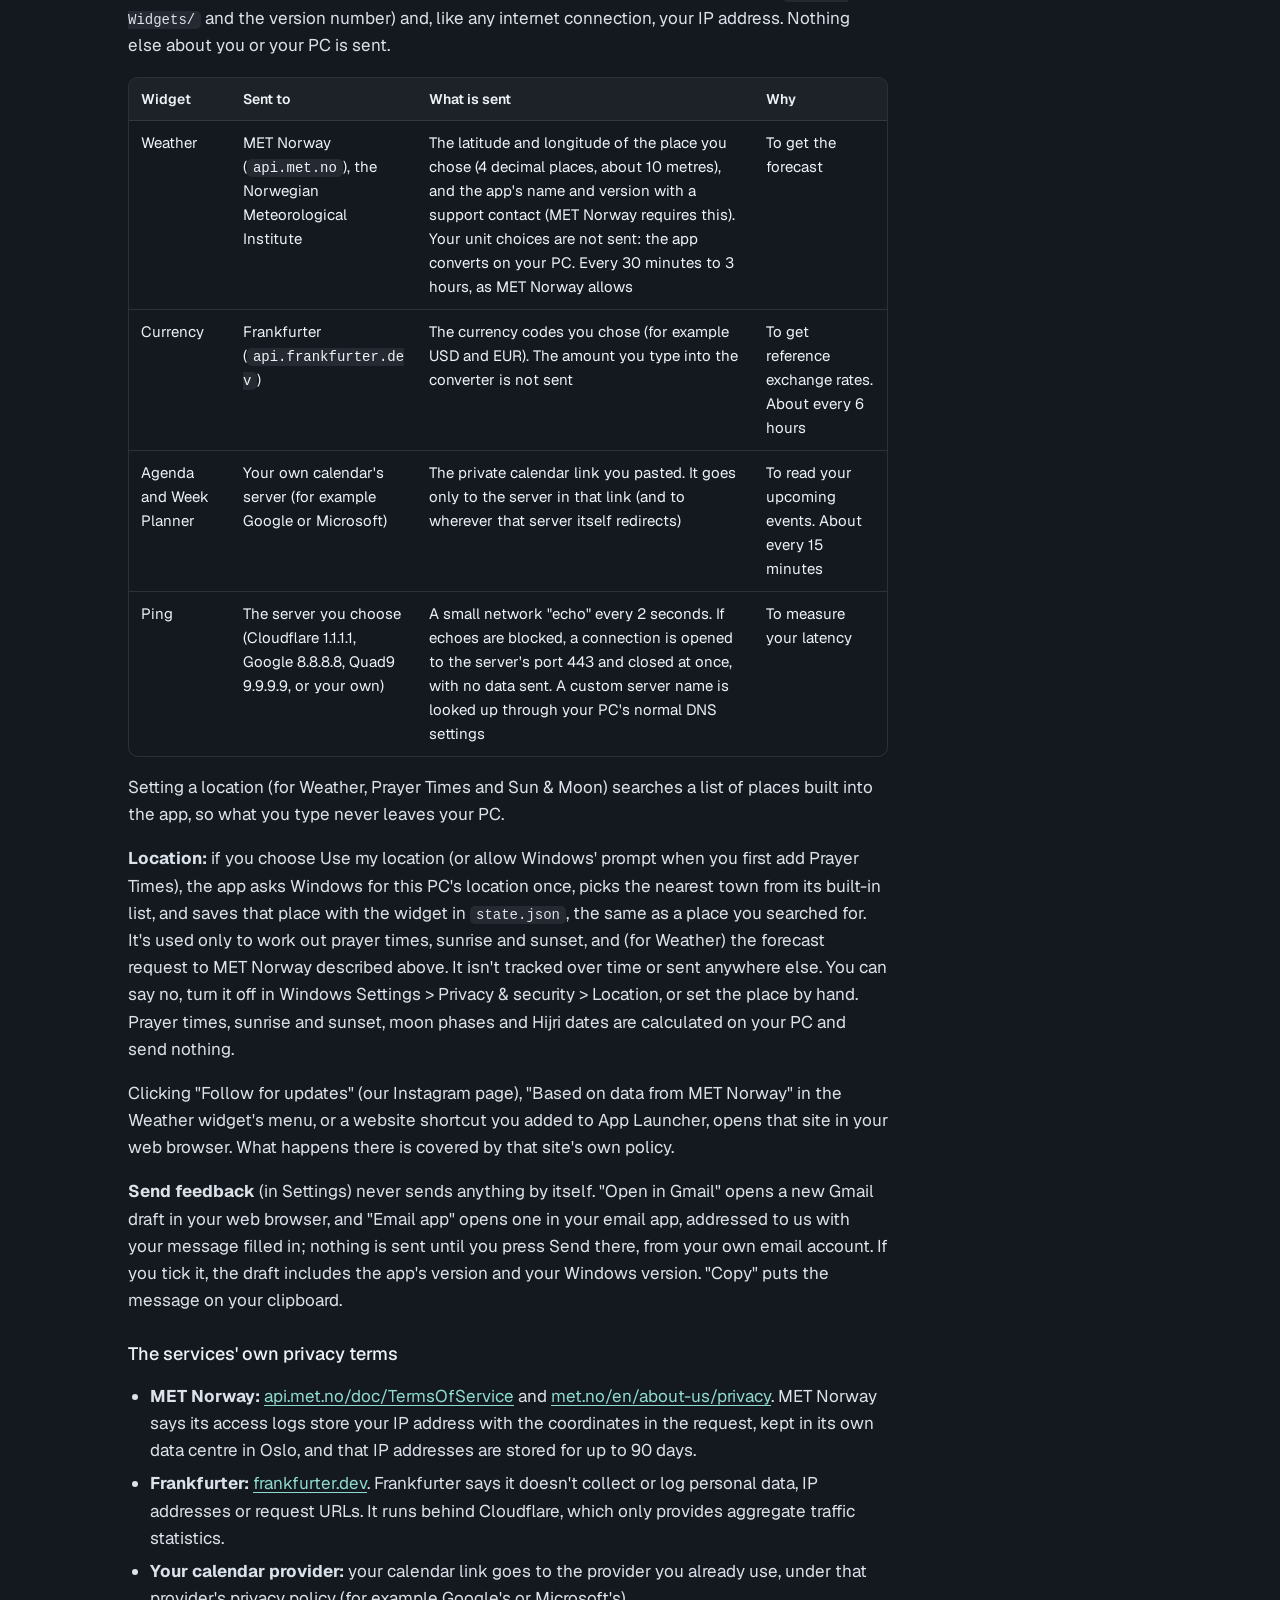
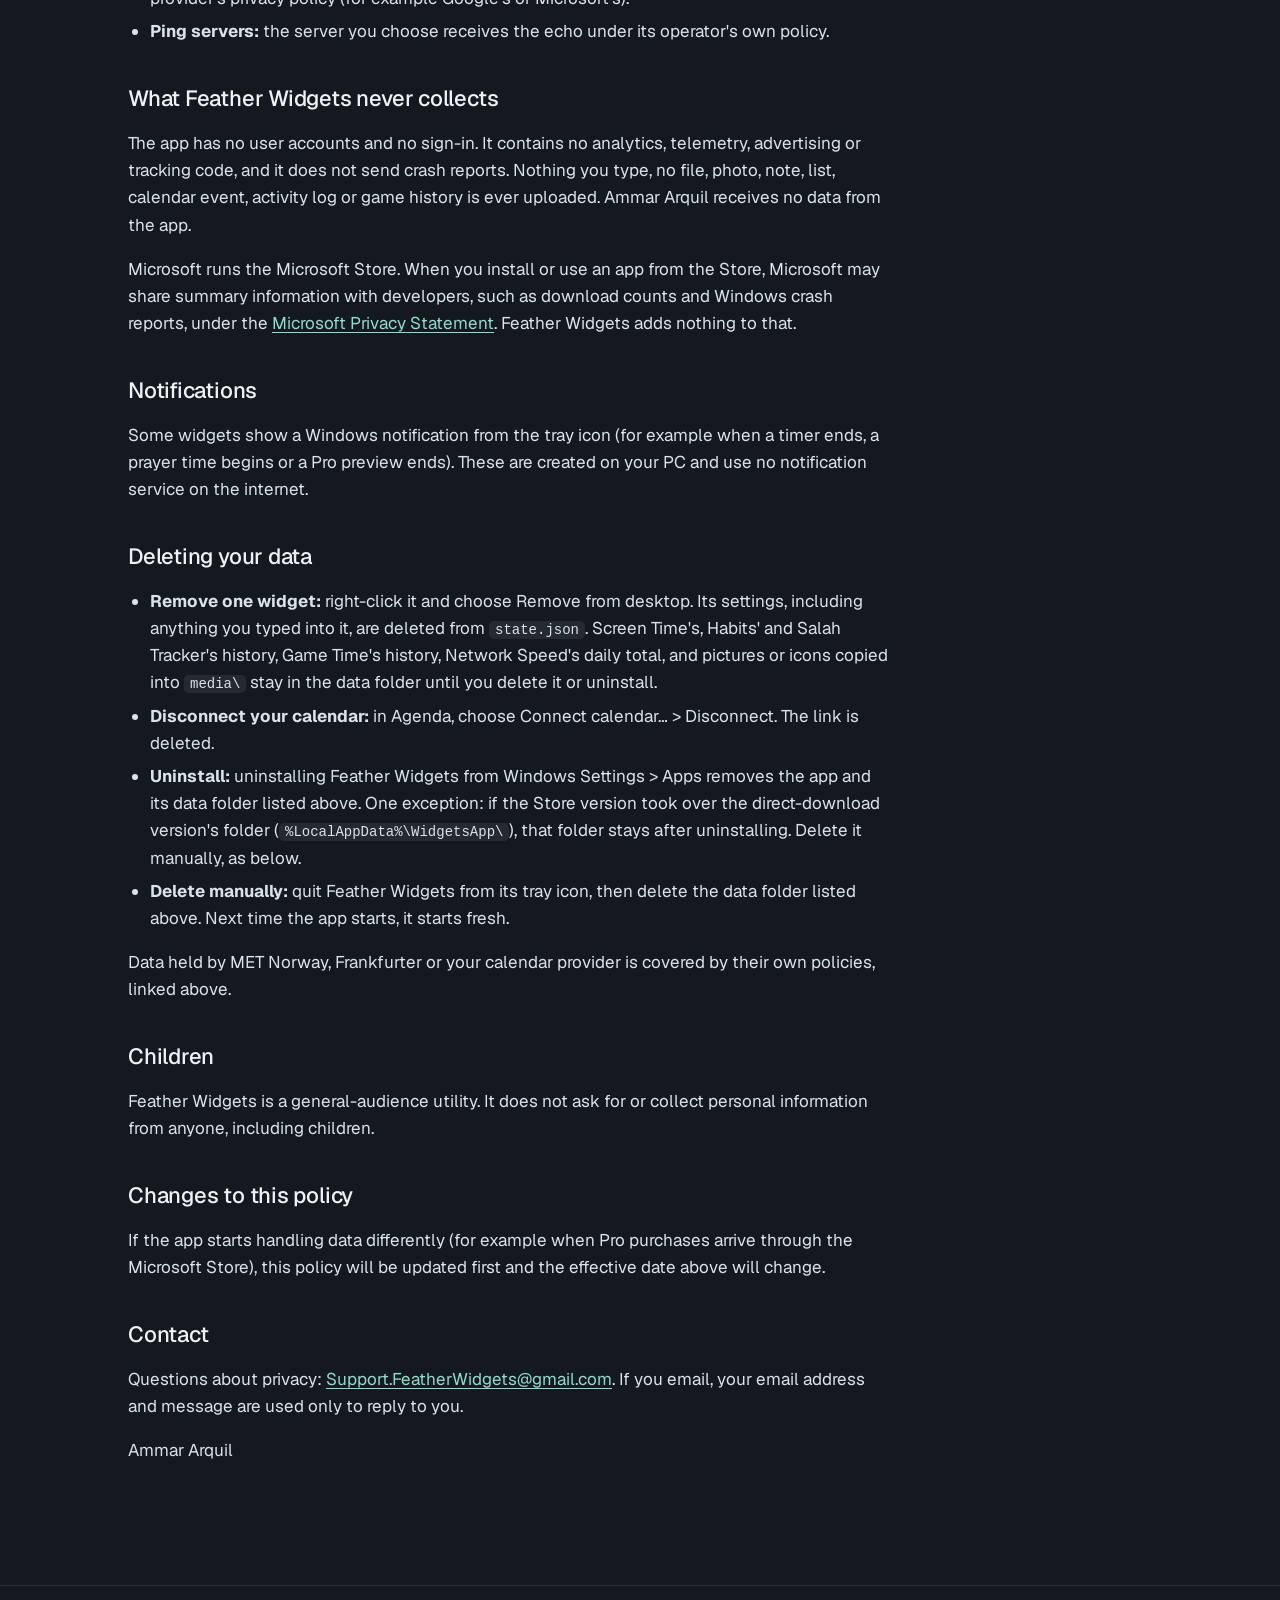
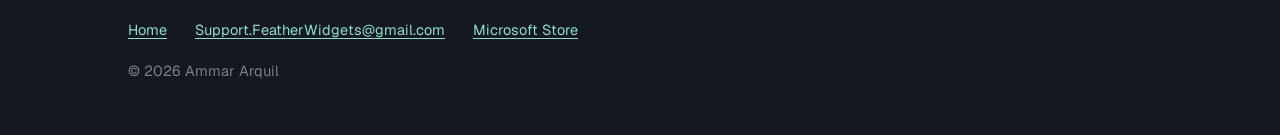
==== commit 595937e5: "Privacy policy for 0.1.7 (effective 26 November 2026): the gallery's desktop layout picture and the " ====
--- a/privacy/index.html
+++ b/privacy/index.html
@@ -21,7 +21,7 @@
 <div class="wrap">
   <main class="doc">
 <h1>Feather Widgets Privacy Policy</h1>
-<p><strong>Effective date:</strong> 24 November 2026</p>
+<p><strong>Effective date:</strong> 26 November 2026</p>
 <p>Feather Widgets is a desktop widget app for Windows, made by Ammar Arquil, an individual developer. This policy explains what the app keeps on your PC, what it sends over the internet and why, and how to delete it.</p>
 <p>The short version: Feather Widgets works without an account and contains no ads, analytics or tracking. Your widgets, notes, lists and settings stay on your PC. A few widgets fetch information from the internet, and each one sends only what it needs to get that information.</p>
 <h2>What stays on your PC</h2>
@@ -29,7 +29,7 @@
 <ul><li><strong>Store version:</strong> <code>%LocalAppData%\Packages\AmmarArquil.FeatherWidgets_azstgk5z76jjp\LocalCache\Local\WidgetsApp\</code>. If you used the direct-download version on this PC before, the Store version keeps using that version's folder, <code>%LocalAppData%\WidgetsApp\</code>, so your widgets carry over.</li><li><strong>Direct-download version:</strong> <code>%LocalAppData%\WidgetsApp\</code></li></ul>
 <p>That folder holds:</p>
 <ul><li><strong><code>state.json</code></strong>: which widgets are on your desktop, their position, size and settings. This includes anything you type into a widget, such as notes, to-do items, habit names, the calculator's last sum, countdown names and labels. It also holds:<ul><li>the place you chose for Weather, Prayer Times or Sun &amp; Moon (town name, latitude, longitude and time zone);</li><li>the last exchange rates the Currency widget downloaded, and the amount in its converter;</li><li>the paths of folders, files and apps you pick for Pinned Folder, Photo Slideshow and App Launcher;</li><li>which widgets you starred as favourites in the gallery;</li><li>whether the island is on, its settings, the paths of files and folders you put on its shelf, and the text you type on its Notes page;</li><li>your calendar link for Agenda and Week Planner, encrypted with Windows' own data protection (DPAPI) so it can only be read by your Windows account on this PC.</li></ul></li><li><strong><code>screen-time.csv</code></strong>: Screen Time's history: how many minutes you were active on each day, for the last 365 days. It's recorded only while a Screen Time widget is on your desktop, shared by all of them, and it stays when you remove a widget until you choose Clear history or uninstall.</li><li><strong><code>screen-time-today.json</code></strong>: today only: the time you were first active and the minutes active in each hour, for Screen Time's "since" time and hour strip. It's replaced each day.</li><li><strong><code>habits.csv</code></strong>: Habits' history: which habit you ticked on which day, for the last 365 days. It stays when you remove a widget until you clear it or uninstall.</li><li><strong><code>history\</code></strong>: a readable copy of that history (a spreadsheet file), made when you choose Show history. Each copy replaces the last.</li><li><strong><code>salah.csv</code></strong>: Salah Tracker's history: which of the five prayers you marked on which day (prayed, or prayed later), for the last 365 days. It's recorded only when you tick a prayer, and it stays when you remove the widget until you uninstall or delete it.</li><li><strong><code>kept.licence</code></strong>: which of Artwork Ring, Slim Bar and Poster were on this PC's desktop when they became Pro, so they stay free here. Encrypted with Windows' data protection.</li><li><strong><code>layout-before-setup.json</code></strong>: your widget layout as it was before you opened a shared setup, so you can go back to it.</li><li><strong><code>gametime.json</code></strong>: Game Time's record of which games you played (game name and program path) and for how long, last 14 days. It is only recorded while a Game Time widget is on your desktop.</li><li><strong><code>net-today.txt</code></strong>: Network Speed's total of data downloaded and uploaded today.</li><li><strong><code>media\</code></strong>: a copy of the picture or GIF you chose for Your GIF, and icons App Launcher extracted from the apps you added.</li><li><strong><code>error.log</code></strong>: technical details when something goes wrong inside the app, so a broken widget doesn't crash the rest. It can contain file paths from your PC. It is capped at about 256 KB and is never sent anywhere.</li></ul>
-<p>Some widgets read information from your PC to show it to you, and keep it in memory only: CPU, memory and network use (PC Monitor, Top Apps, Network Speed), battery level, disk space, your PC's specifications and name (System Info hides the name unless you turn it on), the files in a folder you pinned, your desktop wallpaper (used as a backdrop in the widget gallery), and the names of running programs (Top Apps lists them; if you turn on Lighter glass "With Wallpaper Engine or Lively", the app also checks whether one of those is running, so it can switch off the blur). None of it leaves your PC.</p>
+<p>Some widgets read information from your PC to show it to you, and keep it in memory only: CPU, memory and network use (PC Monitor, Top Apps, Network Speed), battery level, disk space, your PC's specifications and name (System Info hides the name unless you turn it on), the files in a folder you pinned, your desktop wallpaper (used as a backdrop in the widget gallery), where your screens are and where your widgets sit on them (the gallery's "Your desktop" picture), whether your display is on and whether your PC is locked (widgets pause while nobody can see them), and the names of running programs (Top Apps lists them; if you turn on Lighter glass "With Wallpaper Engine or Lively", the app also checks whether one of those is running, so it can switch off the blur). None of it leaves your PC.</p>
 <p><strong>Now Playing, Artwork Ring, Slim Bar and Poster:</strong> to show what's playing, these widgets read the title, artist, artwork, position and length that Windows shares from the app playing media, and that app's volume level from Windows' sound mixer. The app changes that app's volume only when you move the slider in Now Playing. None of it is stored or sent anywhere.</p>
 <p><strong>Volume Mixer, Mic Mute, Power Mode and GPU Monitor:</strong> Volume Mixer reads the names, icons and volume levels of the apps playing sound and your speaker's volume, from Windows' sound mixer. Mic Mute reads the list of microphones plugged in and whether the one you picked is muted. Power Mode reads Windows' power mode. GPU Monitor reads your graphics card's use and memory. They change your volume, your microphone's mute or your power mode only when you click or drag one of their controls. None of it is stored or sent anywhere.</p>
 <p><strong>The island</strong> (the line at the top of your screen, if you turn it on) shows information from Windows and keeps it in memory only:</p>
